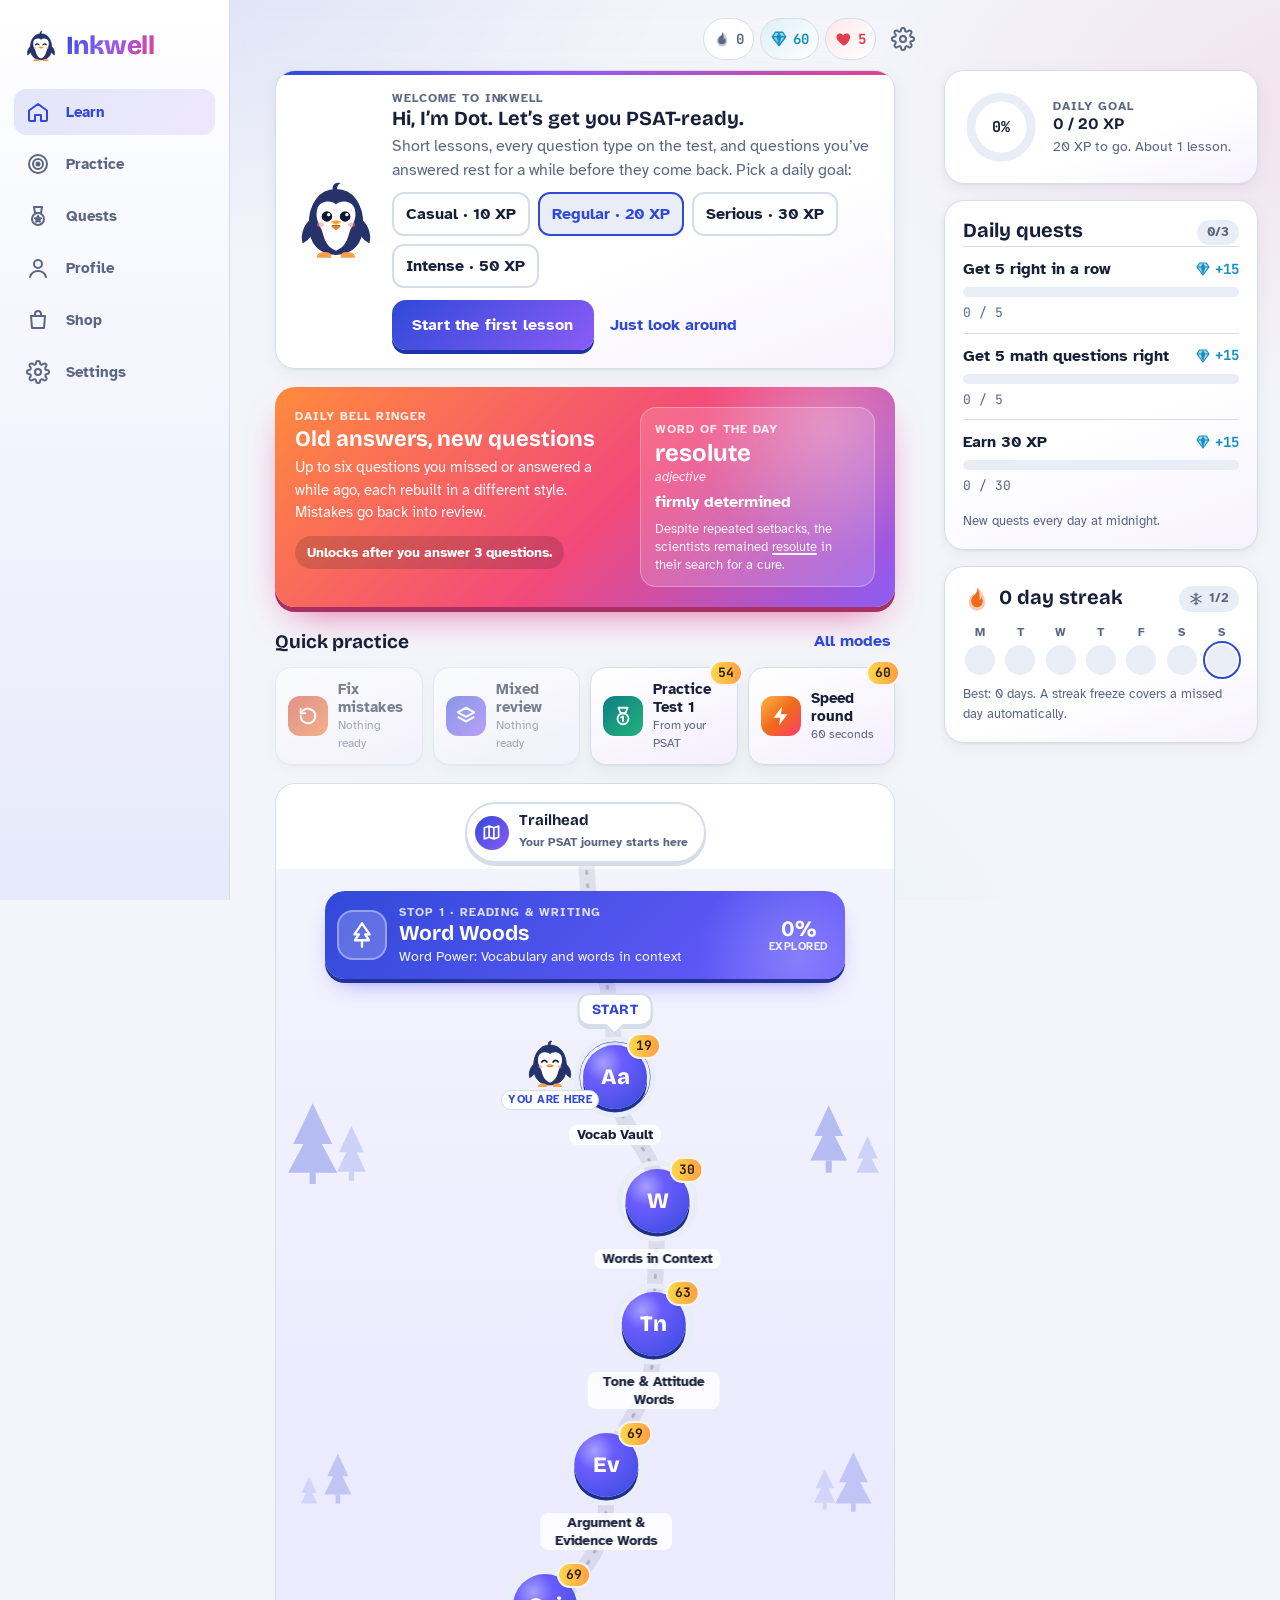
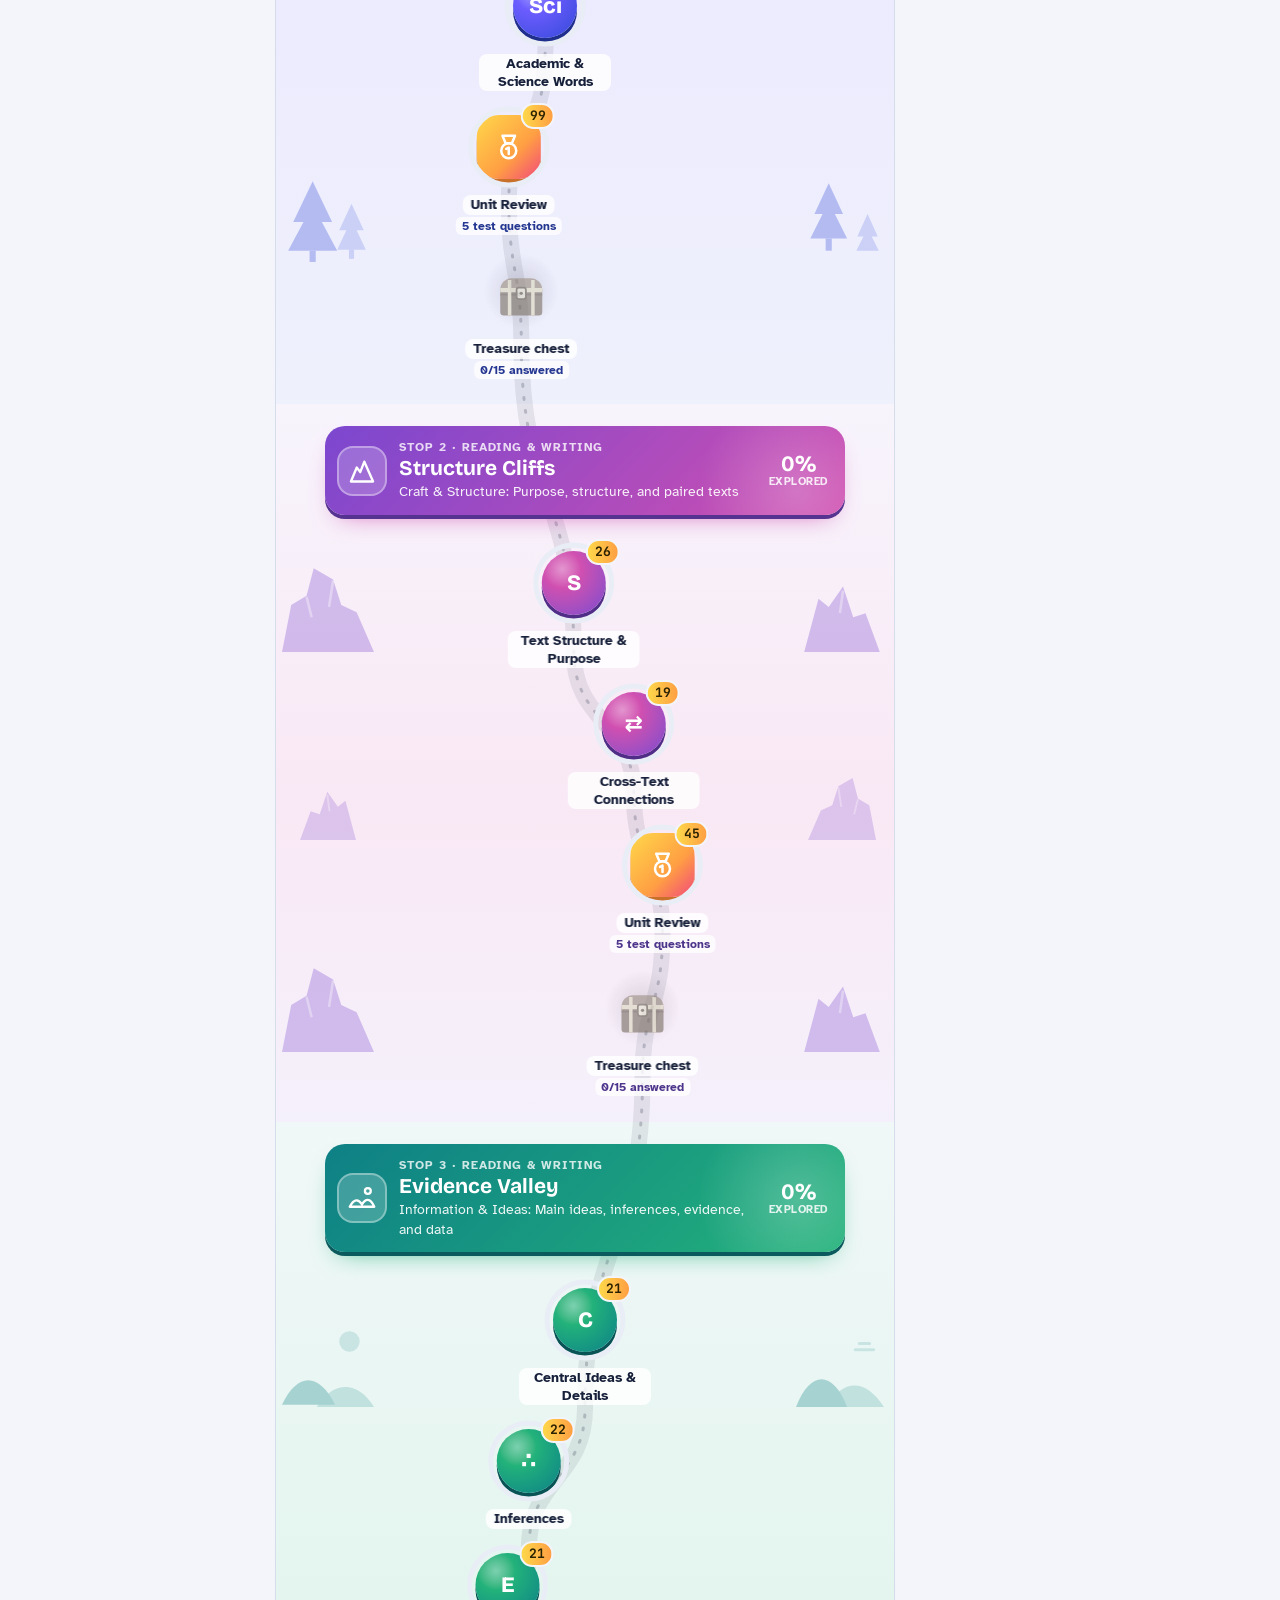
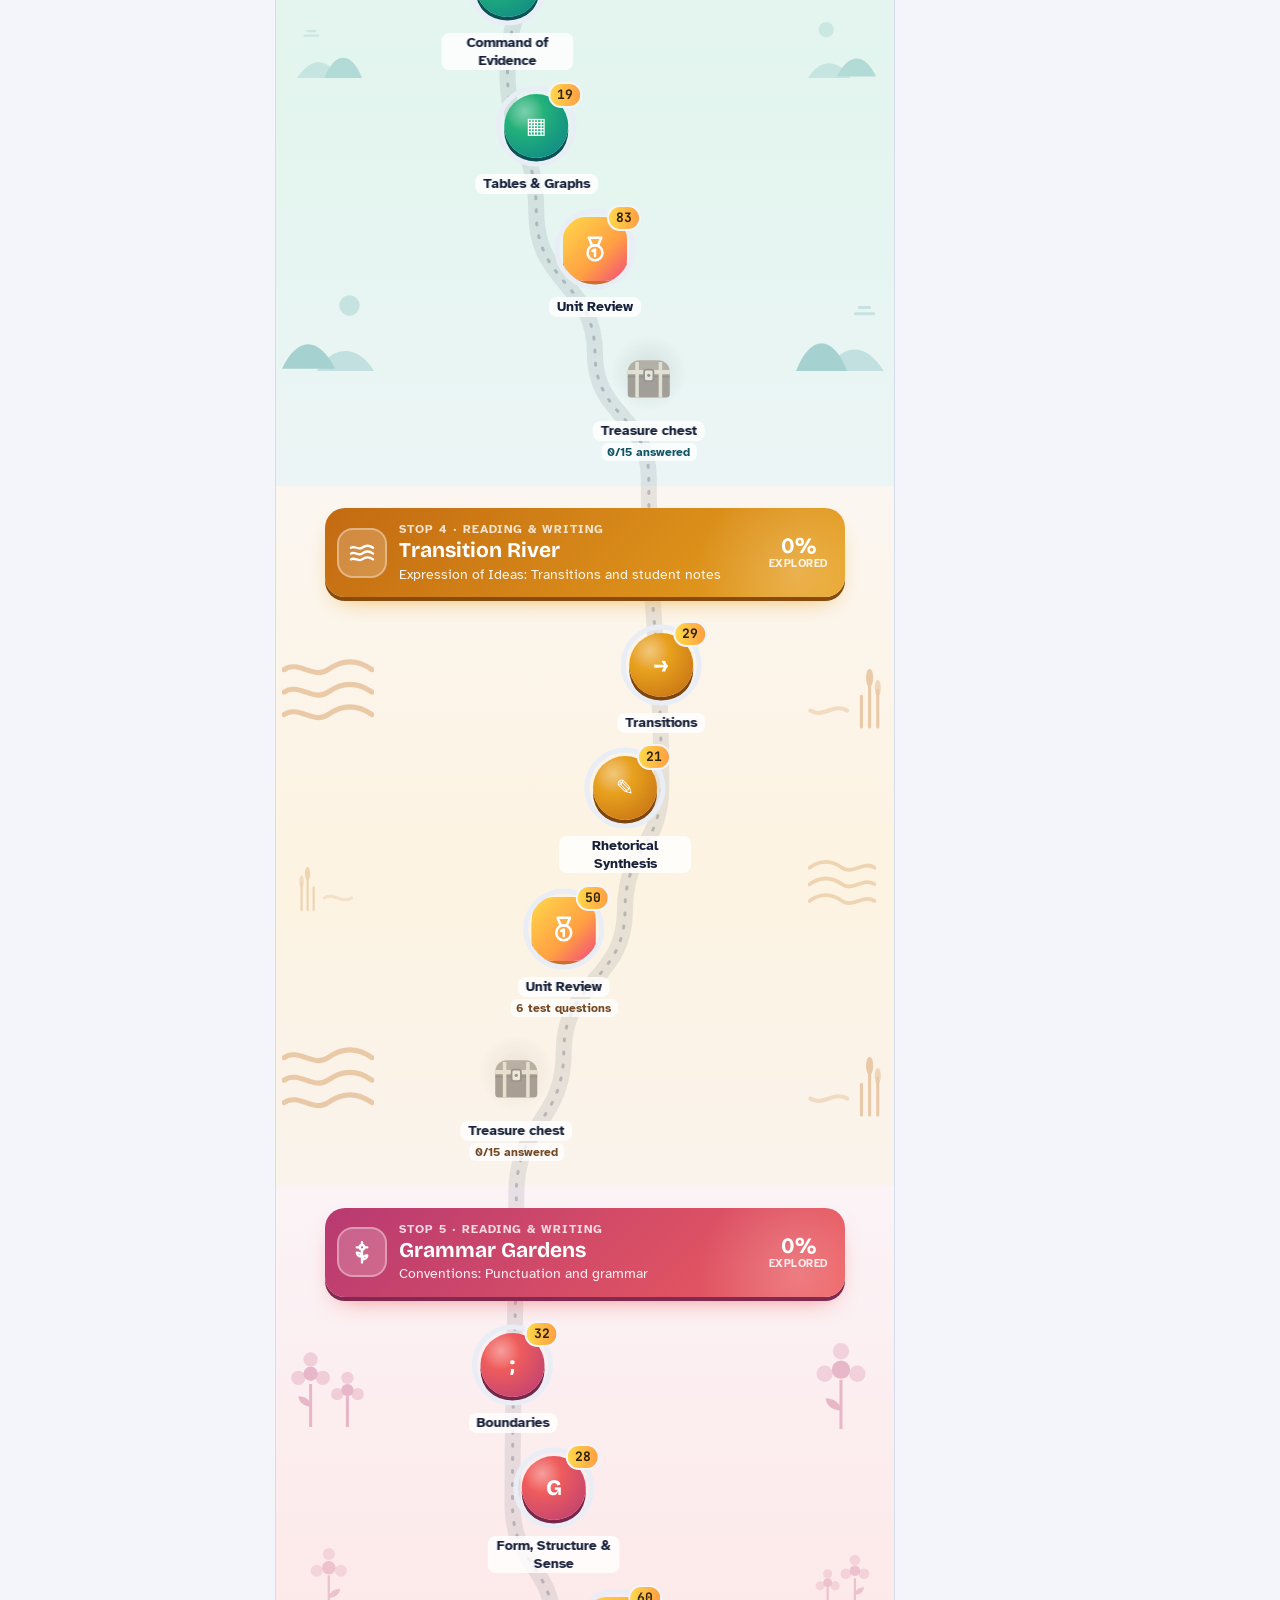
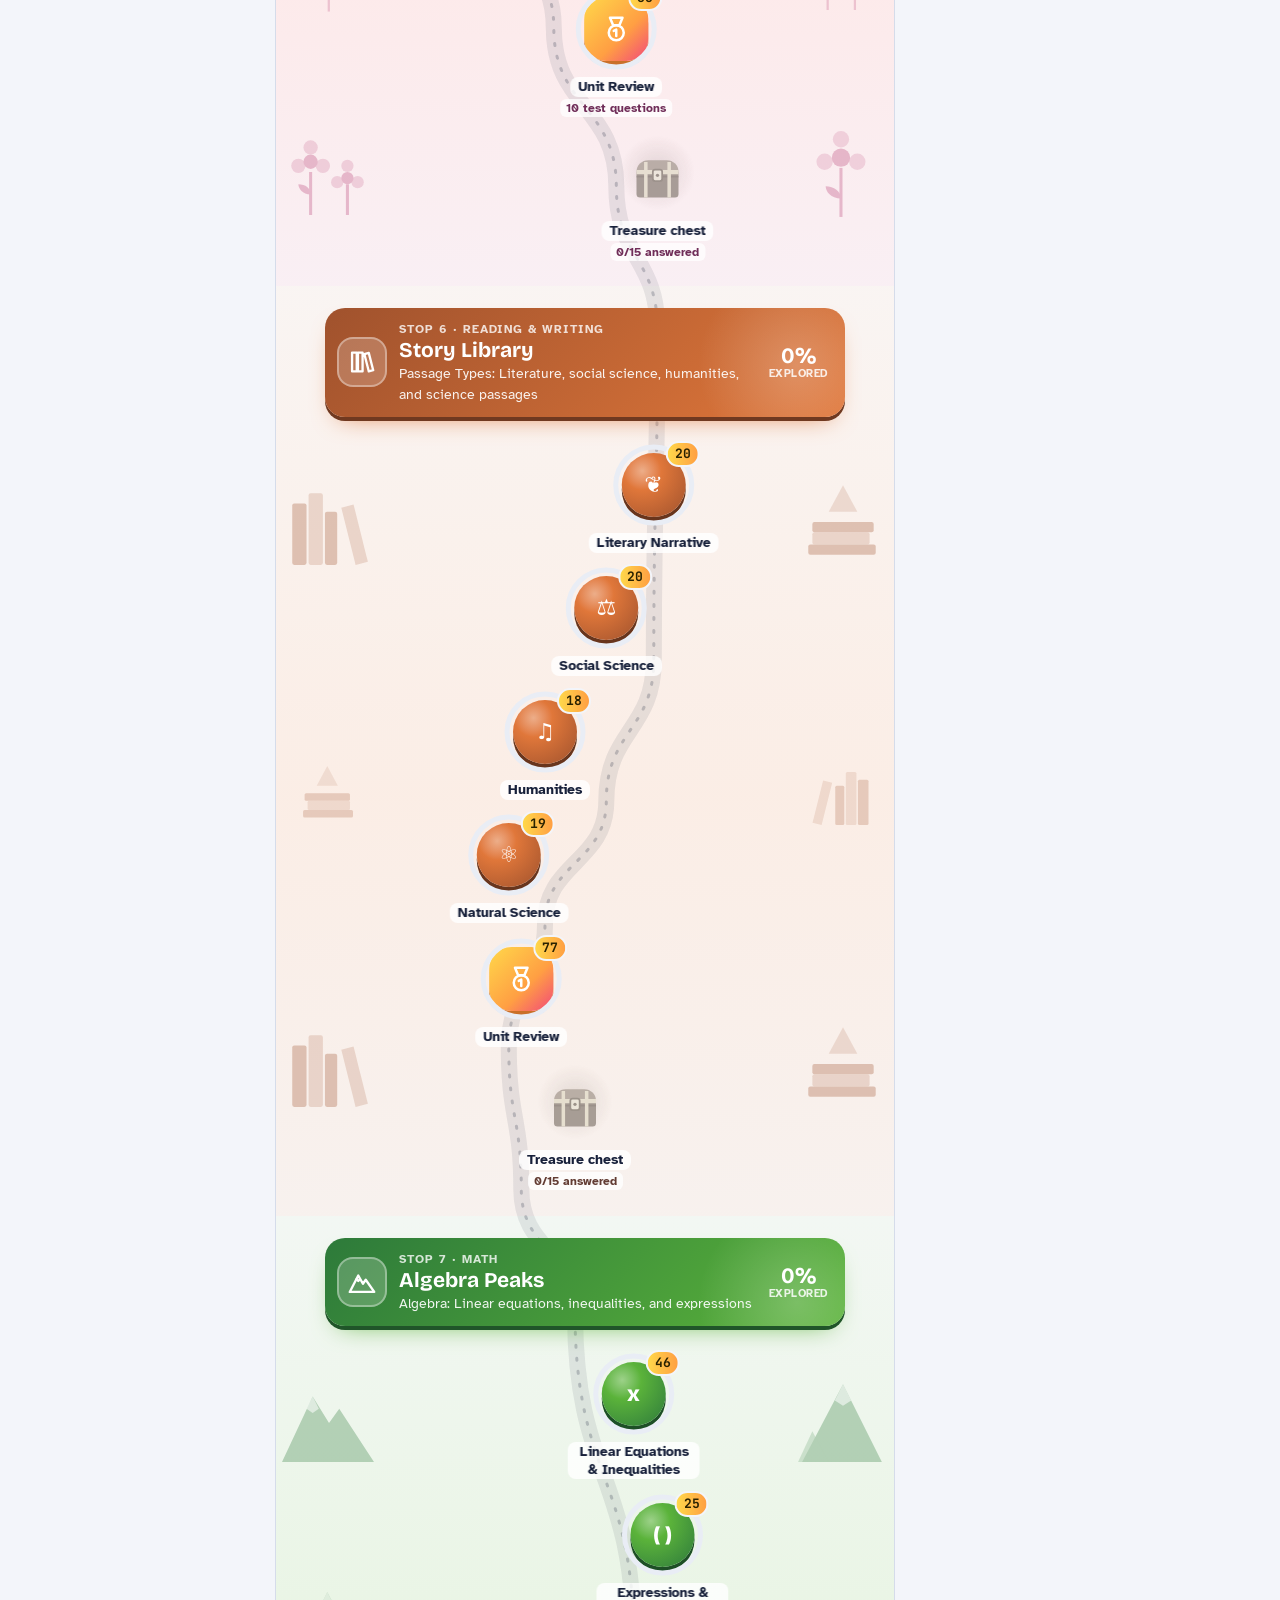
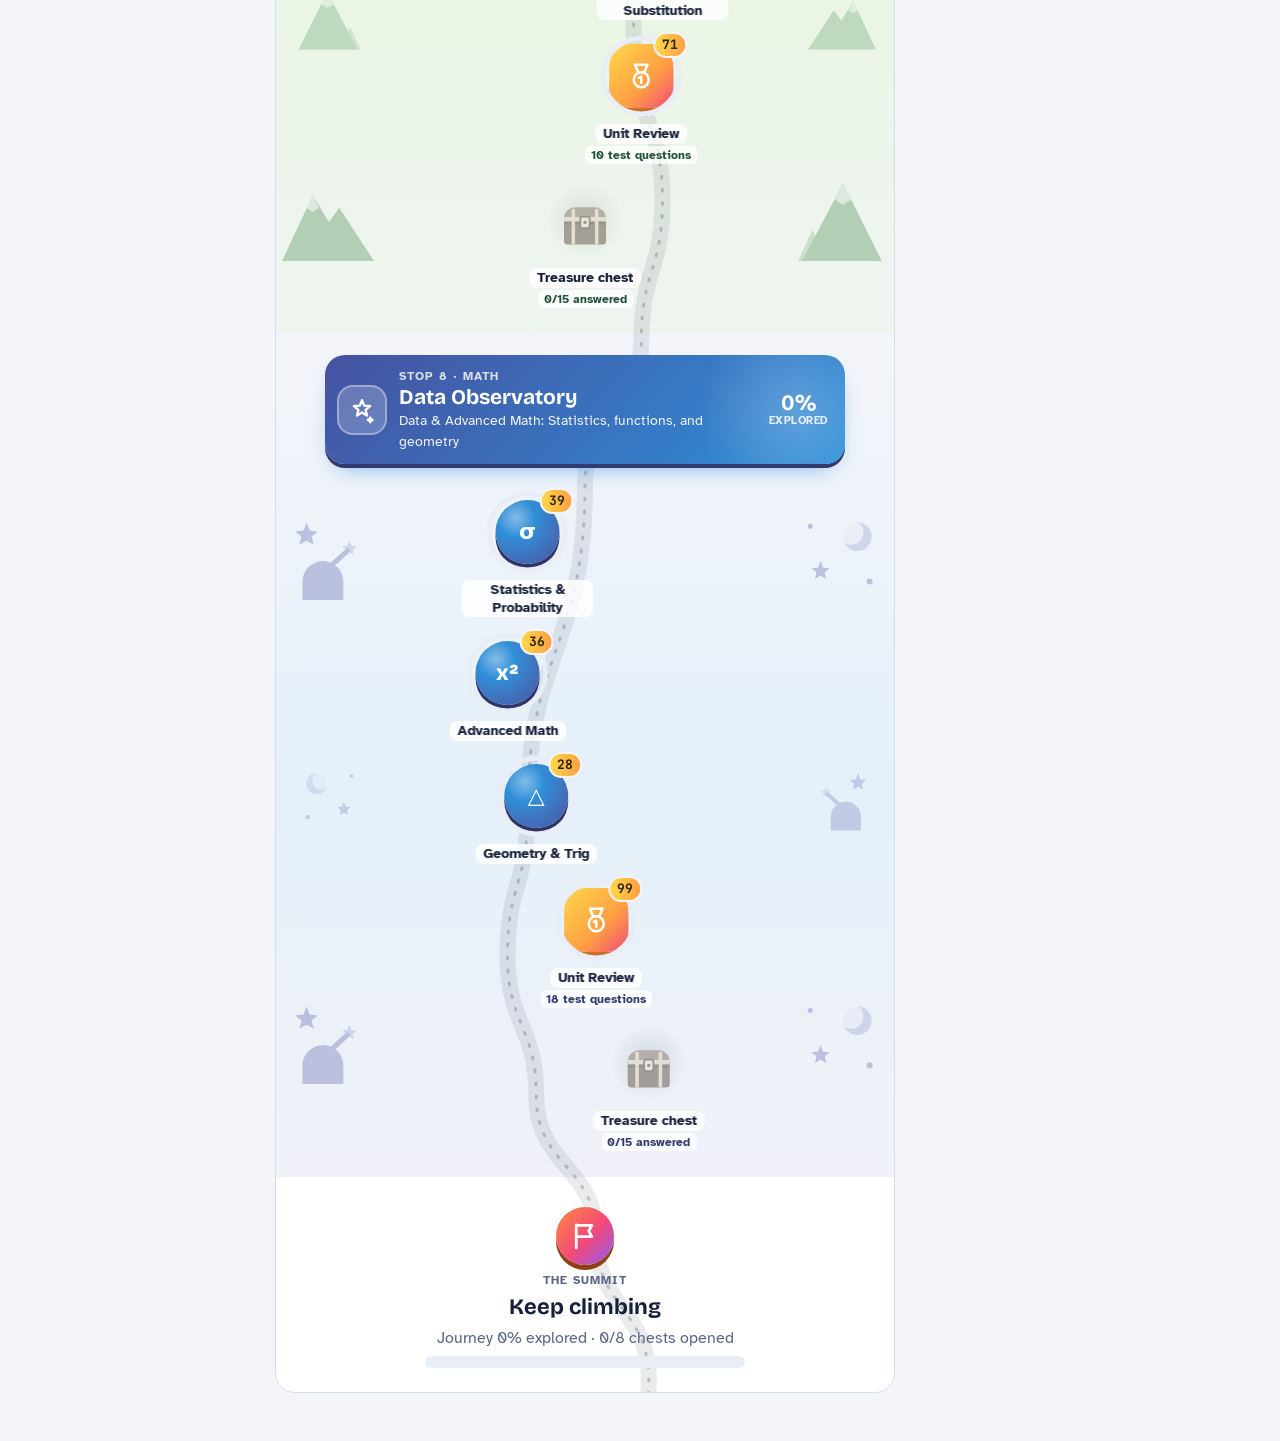
==== index.html @ 77e622d6 "Make Dot a penguin and add 128 new questions - Redraw the mascot as a penguin; outfits, moods, eye t" ====
<!doctype html>
<html lang="en">
<head>
<meta charset="utf-8">
<meta name="viewport" content="width=device-width, initial-scale=1, viewport-fit=cover">
<title>Inkwell</title>
<meta name="description" content="Bite-size PSAT practice with streaks, quests, and spaced review.">
<meta name="theme-color" content="#3049D8">
<link rel="icon" href="icon.svg" type="image/svg+xml">
<link rel="manifest" href="manifest.webmanifest">
<link rel="apple-touch-icon" href="icon.svg">
<link rel="preconnect" href="https://fonts.googleapis.com">
<link rel="preconnect" href="https://fonts.gstatic.com" crossorigin>
<link rel="stylesheet" href="https://fonts.googleapis.com/css2?family=Atkinson+Hyperlegible:ital,wght@0,400;0,700;1,400&family=Bricolage+Grotesque:opsz,wght@12..96,600;12..96,800&family=JetBrains+Mono:wght@500;700&display=swap">
<link rel="stylesheet" href="styles.css">
<style>:root{padding-top:env(safe-area-inset-top,0px);padding-bottom:env(safe-area-inset-bottom,0px)}[hidden]{display:none!important}</style>
</head>
<body>
<div id="app"><noscript><p style="padding:24px">Inkwell needs JavaScript turned on.</p></noscript></div>
<script src="questions.js"></script>
<script src="questions-pt1.js"></script>
<script src="questions-more.js"></script>
<script src="questions-genres.js"></script>
<script src="questions-extra.js"></script>
<script src="vocab.js"></script>
<script src="app.js"></script>
<script src="fx.js"></script>
</body>
</html>
---- styles.css ----
/* Layout: desktop = left rail + learning path + right panel; phone = top stat bar + path + bottom tab bar.
   Identity: ink-blue study notebook with a highlighter-yellow accent. */
:root {
  --bg: #F3F5FA;
  --surface: #FFFFFF;
  --surface-2: #E9EDF5;
  --ink: #17203A;
  --muted: #5A6684;
  --line: #D5DCEA;
  --brand: #3049D8;
  --brand-press: #1F33A8;
  --on-brand: #FFFFFF;
  --hl: #FFD84A;
  --hl-soft: #FFF3C2;
  --on-hl: #2A2200;
  --good: #128A59;
  --good-soft: #DCF4E8;
  --good-press: #0B6A43;
  --bad: #D23F2B;
  --bad-soft: #FCE4DF;
  --bad-press: #A12D1C;
  --flame: #EE6A1C;
  --gem: #1590C2;
  --heart: #E23F4A;
  --mascot: #26336B;
  --mascot-line: #26336B;
  --shadow: 0 1px 2px rgba(23, 32, 58, .06), 0 4px 16px rgba(23, 32, 58, .06);
  --u1: #3049D8; --u2: #7B47CF; --u3: #0E8086; --u4: #C26A12; --u5: #B83A72; --u6: #2D7A3A; --u7: #4652A0; --u8: #A0522D;

  --f-display: "Bricolage Grotesque", "Avenir Next", "Segoe UI", system-ui, sans-serif;
  --f-body: "Atkinson Hyperlegible", "Segoe UI", system-ui, -apple-system, sans-serif;
  --f-mono: "JetBrains Mono", ui-monospace, "SFMono-Regular", Menlo, monospace;

  --r-sm: 10px; --r-md: 14px; --r-lg: 20px;
}
@media (prefers-color-scheme: dark) {
  :root:not([data-theme="light"]) {
    --bg: #0E1322; --surface: #171E33; --surface-2: #222B46; --ink: #E8EDF8; --muted: #9AA6C2; --line: #2D3758;
    --brand: #6F86FF; --brand-press: #4A60D6; --on-brand: #0B1024;
    --hl-soft: #3A3417; --good: #3CC98B; --good-soft: #10301F; --good-press: #23905F;
    --bad: #FF6E5B; --bad-soft: #3B1B17; --bad-press: #C24A39;
    --mascot: #26336B; --mascot-line: #AFC0FF;
    --shadow: 0 1px 2px rgba(0, 0, 0, .3), 0 4px 16px rgba(0, 0, 0, .25);
    color-scheme: dark;
  }
}
:root[data-theme="dark"] {
  --bg: #0E1322; --surface: #171E33; --surface-2: #222B46; --ink: #E8EDF8; --muted: #9AA6C2; --line: #2D3758;
  --brand: #6F86FF; --brand-press: #4A60D6; --on-brand: #0B1024;
  --hl-soft: #3A3417; --good: #3CC98B; --good-soft: #10301F; --good-press: #23905F;
  --bad: #FF6E5B; --bad-soft: #3B1B17; --bad-press: #C24A39;
  --mascot: #26336B; --mascot-line: #AFC0FF;
  --shadow: 0 1px 2px rgba(0, 0, 0, .3), 0 4px 16px rgba(0, 0, 0, .25);
  color-scheme: dark;
}

* { box-sizing: border-box; }
html, body { height: 100%; }
body {
  margin: 0; background: var(--bg); color: var(--ink);
  font-family: var(--f-body); font-size: 16px; line-height: 1.5;
  -webkit-font-smoothing: antialiased;
}
button, input, select, textarea { font: inherit; color: inherit; }
button { cursor: pointer; }
:focus-visible { outline: 3px solid var(--brand); outline-offset: 2px; border-radius: 6px; }
h1, h2, h3 { font-family: var(--f-display); line-height: 1.15; text-wrap: balance; margin: 0; }
.num { font-family: var(--f-mono); font-variant-numeric: tabular-nums; }
.muted { color: var(--muted); }
.sr { position: absolute; width: 1px; height: 1px; overflow: hidden; clip: rect(0 0 0 0); }

/* ---------- shell ---------- */
.shell { display: grid; grid-template-columns: 1fr; min-height: 100%; }
.rail { display: none; }
.main { min-width: 0; padding-left: max(16px, env(safe-area-inset-left, 0px)); padding-right: max(16px, env(safe-area-inset-right, 0px)); padding-block: 12px 110px; }
.aside { display: none; }
.wrap { max-width: 620px; margin: 0 auto; display: grid; gap: 18px; }

.topbar {
  position: sticky; top: env(safe-area-inset-top, 0px); z-index: 20;
  display: flex; align-items: center; justify-content: space-between; gap: 8px;
  background: var(--bg); padding-block: 10px; margin-inline: -4px; padding-inline: 4px;
  border-bottom: 1px solid var(--line);
}
body::before { content: ""; position: fixed; inset: 0 0 auto; height: env(safe-area-inset-top, 0px); z-index: 30; background: var(--bg); }
.brand { display: flex; align-items: center; gap: 8px; font-family: var(--f-display); font-weight: 800; font-size: 22px; letter-spacing: -.02em; }
.brand svg { width: 34px; height: 34px; }
.stats { display: flex; gap: 6px; }
.stat { display: inline-flex; align-items: center; gap: 5px; padding: 5px 9px; border-radius: 999px; font-weight: 700; font-family: var(--f-mono); font-size: 14px; background: var(--surface); border: 1px solid var(--line); }
.stat svg { width: 18px; height: 18px; }
.stat.flame { color: var(--flame); }
.stat.gem { color: var(--gem); }
.stat.heart { color: var(--heart); }
.stat.off { color: var(--muted); }

.tabbar {
  position: fixed; left: 0; right: 0; bottom: 0; z-index: 25;
  display: grid; grid-template-columns: repeat(5, 1fr);
  background: var(--surface); border-top: 1px solid var(--line);
  padding: 6px max(8px, env(safe-area-inset-right, 0px)) calc(6px + env(safe-area-inset-bottom, 0px)) max(8px, env(safe-area-inset-left, 0px));
}
.tab { display: grid; justify-items: center; gap: 2px; padding: 6px 2px; border: 0; background: none; border-radius: 12px; color: var(--muted); font-size: 12px; font-weight: 700; }
.tab svg { width: 24px; height: 24px; }
.tab[aria-current="page"] { color: var(--brand); background: var(--surface-2); }

@media (min-width: 900px) {
  .shell { grid-template-columns: 230px minmax(0, 1fr); }
  .rail {
    display: flex; flex-direction: column; gap: 6px; position: sticky; top: 0; height: 100vh;
    padding: 22px 14px; border-right: 1px solid var(--line); background: var(--surface);
  }
  .rail .brand { padding: 4px 10px 18px; font-size: 26px; }
  .rail .tab { grid-template-columns: 28px 1fr; justify-items: start; align-items: center; gap: 12px; padding: 11px 12px; font-size: 15px; text-align: left; }
  .tabbar, .topbar .brand { display: none; }
  .topbar { justify-content: flex-end; border-bottom: 0; }
  .main { padding-block: 8px 48px; }
}
@media (min-width: 1180px) {
  .shell { grid-template-columns: 230px minmax(0, 1fr) 340px; }
  .aside { display: grid; align-content: start; gap: 16px; padding: 70px 22px 40px 4px; position: sticky; top: 0; height: 100vh; overflow-y: auto; }
  .aside-hide-wide { display: none !important; }
}

/* ---------- generic pieces ---------- */
.card { background: var(--surface); border: 1px solid var(--line); border-radius: var(--r-lg); padding: 18px; box-shadow: var(--shadow); }
.card h2 { font-size: 20px; margin-bottom: 4px; }
.card h3 { font-size: 16px; }
.eyebrow { font-size: 12px; font-weight: 700; letter-spacing: .08em; text-transform: uppercase; color: var(--muted); }
.row { display: flex; align-items: center; gap: 12px; }
.row.between { justify-content: space-between; }
.stack { display: grid; gap: 10px; }
.chip { display: inline-flex; align-items: center; gap: 6px; padding: 3px 10px; border-radius: 999px; font-size: 13px; font-weight: 700; background: var(--surface-2); color: var(--muted); }

.btn {
  --b: var(--brand); --bp: var(--brand-press); --t: var(--on-brand);
  display: inline-flex; align-items: center; justify-content: center; gap: 8px;
  border: 0; border-radius: var(--r-md); padding: 13px 20px; min-height: 48px;
  background: var(--b); color: var(--t); font-weight: 700; font-size: 16px; letter-spacing: .01em;
  box-shadow: 0 4px 0 var(--bp); transition: transform .06s, box-shadow .06s, filter .15s;
}
.btn:hover { filter: brightness(1.05); }
.btn:active { transform: translateY(3px); box-shadow: 0 1px 0 var(--bp); }
.btn[disabled] { --b: var(--surface-2); --bp: var(--line); --t: var(--muted); cursor: not-allowed; filter: none; }
.btn.block { width: 100%; }
.btn.ghost { --b: var(--surface); --bp: var(--line); --t: var(--ink); border: 2px solid var(--line); }
.btn.good { --b: var(--good); --bp: var(--good-press); --t: #fff; }
.btn.bad { --b: var(--bad); --bp: var(--bad-press); --t: #fff; }
.btn.hl { --b: var(--hl); --bp: #C9A21A; --t: var(--on-hl); }
.btn.small { min-height: 38px; padding: 8px 14px; font-size: 14px; border-radius: 12px; }
.linkbtn { background: none; border: 0; color: var(--brand); font-weight: 700; padding: 4px; }

.bar { height: 12px; border-radius: 999px; background: var(--surface-2); overflow: hidden; }
.bar > i { display: block; height: 100%; border-radius: inherit; background: var(--hl); transition: width .5s cubic-bezier(.2,.8,.2,1); }
.bar.brand > i { background: var(--brand); }
.bar.good > i { background: var(--good); }

/* ---------- learn path ---------- */
.hello { display: grid; grid-template-columns: auto 1fr; gap: 14px; align-items: center; }
.hello .mascot { width: 84px; }
.goalpick { display: flex; flex-wrap: wrap; gap: 8px; margin-top: 10px; }
.goalpick button { border: 2px solid var(--line); background: var(--surface); border-radius: 12px; padding: 8px 12px; font-weight: 700; }
.goalpick button[aria-pressed="true"] { border-color: var(--brand); background: var(--surface-2); color: var(--brand); }

.unit { display: grid; gap: 14px; }
.unit-head {
  border-radius: var(--r-lg); padding: 16px 18px; color: #fff; background: var(--uc);
  display: flex; justify-content: space-between; align-items: center; gap: 12px;
  box-shadow: 0 4px 0 color-mix(in srgb, var(--uc) 70%, #000);
}
.unit-head h2 { font-size: 21px; }
.unit-head p { margin: 2px 0 0; opacity: .9; font-size: 14px; }
.unit-head .eyebrow { color: #fff; opacity: .8; }
.unit-num { font-family: var(--f-display); font-size: 40px; font-weight: 800; opacity: .35; line-height: 1; }

.path { display: grid; gap: 10px; padding: 8px 0 14px; }
.node-row { display: flex; justify-content: center; }
.node-row:nth-child(4n+2) .node { transform: translateX(-56px); }
.node-row:nth-child(4n+4) .node { transform: translateX(56px); }
.node {
  position: relative; display: grid; justify-items: center; gap: 6px; border: 0; background: none; padding: 0; width: 132px;
}
.node .disc {
  position: relative; width: 84px; height: 84px; border-radius: 50%; display: grid; place-items: center;
}
.node .ring { position: absolute; inset: 0; }
.node .face {
  width: 64px; height: 64px; border-radius: 50%; display: grid; place-items: center;
  background: var(--uc); color: #fff; font-family: var(--f-display); font-weight: 800; font-size: 22px;
  box-shadow: 0 5px 0 color-mix(in srgb, var(--uc) 65%, #000); transition: transform .08s;
}
.node:hover .face { transform: translateY(-2px); }
.node:active .face { transform: translateY(3px); box-shadow: 0 2px 0 color-mix(in srgb, var(--uc) 65%, #000); }
.node.rest .face { background: var(--surface-2); color: var(--muted); box-shadow: 0 5px 0 var(--line); }
.node .label { font-weight: 700; font-size: 14px; text-align: center; line-height: 1.25; }
.node .badge {
  position: absolute; top: -2px; right: -4px; min-width: 26px; height: 26px; padding: 0 7px; border-radius: 999px;
  display: grid; place-items: center; font-family: var(--f-mono); font-weight: 700; font-size: 13px;
  background: var(--hl); color: var(--on-hl); border: 2px solid var(--bg);
}
.node .badge.clock { background: var(--surface); color: var(--muted); border-color: var(--line); }
.node .badge svg { width: 14px; height: 14px; }

/* ---------- sheet / modal ---------- */
.scrim { position: fixed; inset: 0; z-index: 60; background: rgba(10, 14, 28, .45); display: grid; align-items: end; justify-items: center; animation: fade .15s; }
@media (min-width: 700px) { .scrim { align-items: center; } }
.sheet {
  width: min(520px, 100%); max-height: 90vh; overflow-y: auto; background: var(--surface); color: var(--ink);
  border-radius: 22px 22px 0 0; padding: 22px max(20px, env(safe-area-inset-right, 0px)) calc(22px + env(safe-area-inset-bottom, 0px)) max(20px, env(safe-area-inset-left, 0px));
  display: grid; gap: 14px; animation: rise .22s cubic-bezier(.2,.8,.2,1);
}
@media (min-width: 700px) { .sheet { border-radius: 22px; } }
.sheet .top { display: grid; grid-template-columns: auto 1fr; gap: 14px; align-items: center; }
.sheet .icon { width: 56px; height: 56px; border-radius: 16px; display: grid; place-items: center; color: #fff; background: var(--uc, var(--brand)); font-family: var(--f-display); font-weight: 800; font-size: 22px; }
.kv { display: grid; grid-template-columns: repeat(3, 1fr); gap: 8px; }
.kv div { background: var(--surface-2); border-radius: 12px; padding: 10px; text-align: center; }
.kv b { display: block; font-family: var(--f-mono); font-size: 20px; }
.kv span { font-size: 12px; color: var(--muted); font-weight: 700; }
.tipline { background: var(--hl-soft); border-radius: 12px; padding: 10px 12px; font-size: 15px; }

@keyframes fade { from { opacity: 0; } }
@keyframes rise { from { transform: translateY(24px); opacity: 0; } }
@keyframes pop { 0% { transform: scale(.6); opacity: 0; } 70% { transform: scale(1.08); } }
@keyframes shake { 20%, 60% { transform: translateX(-6px); } 40%, 80% { transform: translateX(6px); } }

/* ---------- side panel cards ---------- */
.goalring { display: grid; grid-template-columns: 76px 1fr; gap: 14px; align-items: center; }
.goalring svg { width: 76px; height: 76px; }
.quest { display: grid; grid-template-columns: 1fr auto; gap: 6px 12px; align-items: center; padding: 10px 0; border-top: 1px solid var(--line); }
.quest:first-of-type { border-top: 0; }
.quest .bar { grid-column: 1 / -1; height: 10px; }
.quest .reward { display: inline-flex; align-items: center; gap: 4px; font-family: var(--f-mono); font-weight: 700; color: var(--gem); font-size: 14px; }
.quest .reward svg { width: 16px; height: 16px; }
.quest.qdone .bar > i { background: var(--good); }
.week { display: grid; grid-template-columns: repeat(7, 1fr); gap: 6px; text-align: center; }
.week .d { display: grid; gap: 4px; justify-items: center; font-size: 12px; font-weight: 700; color: var(--muted); }
.week .dot { width: 30px; height: 30px; border-radius: 50%; display: grid; place-items: center; background: var(--surface-2); }
.week .dot svg { width: 16px; height: 16px; }
.week .goal .dot { background: var(--flame); color: #fff; }
.week .frozen .dot { background: var(--gem); color: #fff; }
.week .today .dot { outline: 2px solid var(--brand); outline-offset: 2px; }

.banner { display: grid; grid-template-columns: auto 1fr auto; gap: 12px; align-items: center; background: var(--hl-soft); border: 1px solid color-mix(in srgb, var(--hl) 60%, var(--line)); border-radius: var(--r-lg); padding: 12px 14px; }
.banner svg { width: 28px; height: 28px; color: var(--flame); }

/* ---------- practice / profile / shop ---------- */
.modes { display: grid; gap: 12px; }
.mode { display: grid; grid-template-columns: 56px 1fr auto; gap: 14px; align-items: center; text-align: left; border: 1px solid var(--line); background: var(--surface); border-radius: var(--r-lg); padding: 14px; box-shadow: var(--shadow); }
.mode .icon { width: 56px; height: 56px; border-radius: 16px; display: grid; place-items: center; color: #fff; }
.mode .icon svg { width: 28px; height: 28px; }
.mode h3 { font-size: 17px; }
.mode p { margin: 2px 0 0; font-size: 14px; color: var(--muted); }
.mode[disabled] { opacity: .55; cursor: not-allowed; }

.statgrid { display: grid; grid-template-columns: repeat(2, 1fr); gap: 10px; }
@media (min-width: 560px) { .statgrid { grid-template-columns: repeat(4, 1fr); } }
.stile { background: var(--surface); border: 1px solid var(--line); border-radius: var(--r-md); padding: 12px; display: grid; gap: 2px; }
.stile b { font-family: var(--f-mono); font-size: 22px; }
.stile span { font-size: 13px; color: var(--muted); font-weight: 700; }
.heat { display: grid; grid-template-columns: repeat(7, 1fr); gap: 5px; }
.heat i { aspect-ratio: 1; border-radius: 6px; background: var(--surface-2); max-width: 100%; }
.heat i.goal { background: var(--flame); }
.heat i.frozen { background: var(--gem); }
.heat i.part { background: color-mix(in srgb, var(--flame) 35%, var(--surface-2)); }
.heat i.future { background: transparent; border: 1px dashed var(--line); }
.legend { display: flex; flex-wrap: wrap; gap: 12px; font-size: 13px; color: var(--muted); }
.legend span::before { content: ""; display: inline-block; width: 10px; height: 10px; border-radius: 3px; margin-right: 5px; background: var(--c); vertical-align: -1px; }
.tablewrap { overflow-x: auto; }
table.data { width: 100%; border-collapse: collapse; font-size: 14px; }
table.data th, table.data td { text-align: left; padding: 8px 10px; border-bottom: 1px solid var(--line); white-space: nowrap; }
table.data th { font-size: 12px; text-transform: uppercase; letter-spacing: .06em; color: var(--muted); }
table.data td.num, table.data th.num { text-align: right; }
.minibar { width: 80px; height: 8px; border-radius: 999px; background: var(--surface-2); overflow: hidden; display: inline-block; vertical-align: middle; }
.minibar i { display: block; height: 100%; background: var(--good); }
.achs { display: grid; grid-template-columns: repeat(auto-fill, minmax(150px, 1fr)); gap: 10px; }
.ach { border: 1px solid var(--line); border-radius: var(--r-md); padding: 12px; display: grid; gap: 4px; background: var(--surface); }
.ach .medal { width: 40px; height: 40px; border-radius: 12px; display: grid; place-items: center; background: var(--hl); color: var(--on-hl); }
.ach .medal svg { width: 22px; height: 22px; }
.ach.locked { opacity: .55; }
.ach.locked .medal { background: var(--surface-2); color: var(--muted); }
.ach b { font-size: 15px; }
.ach span { font-size: 13px; color: var(--muted); }

.shopgrid { display: grid; grid-template-columns: repeat(auto-fill, minmax(170px, 1fr)); gap: 12px; }
.item { border: 1px solid var(--line); border-radius: var(--r-lg); padding: 14px; background: var(--surface); display: grid; gap: 8px; align-content: start; box-shadow: var(--shadow); }
.item .art { height: 92px; display: grid; place-items: center; background: var(--surface-2); border-radius: 14px; }
.item .art svg { width: 80px; height: 80px; }
.item b { font-size: 16px; }
.item p { margin: 0; font-size: 13px; color: var(--muted); }
.price { display: inline-flex; align-items: center; gap: 4px; }
.price svg { width: 16px; height: 16px; }

.field { display: grid; gap: 6px; padding: 14px 0; border-top: 1px solid var(--line); }
.field:first-of-type { border-top: 0; }
.field label, .field .lbl { font-weight: 700; }
.field .hint { font-size: 14px; color: var(--muted); }
.seg { display: inline-flex; flex-wrap: wrap; gap: 6px; }
.seg button { border: 2px solid var(--line); background: var(--surface); border-radius: 10px; padding: 7px 12px; font-weight: 700; font-size: 14px; }
.seg button[aria-pressed="true"] { border-color: var(--brand); color: var(--brand); background: var(--surface-2); }
.switch { position: relative; width: 52px; height: 30px; border-radius: 999px; border: 0; background: var(--line); padding: 0; flex: none; }
.switch::after { content: ""; position: absolute; top: 3px; left: 3px; width: 24px; height: 24px; border-radius: 50%; background: #fff; transition: transform .15s; box-shadow: 0 1px 3px rgba(0,0,0,.3); }
.switch[aria-checked="true"] { background: var(--good); }
.switch[aria-checked="true"]::after { transform: translateX(22px); }
input[type="time"], .textin, textarea { border: 2px solid var(--line); background: var(--surface); border-radius: 12px; padding: 9px 12px; min-width: 0; }
textarea { width: 100%; min-height: 90px; font-family: var(--f-mono); font-size: 13px; }

/* ---------- lesson ---------- */
.lesson { position: fixed; inset: 0; z-index: 50; background: var(--bg); display: grid; grid-template-rows: auto 1fr auto; }
.lesson-top {
  display: grid; grid-template-columns: auto 1fr auto; gap: 14px; align-items: center;
  padding: calc(12px + env(safe-area-inset-top, 0px)) max(16px, env(safe-area-inset-right, 0px)) 12px max(16px, env(safe-area-inset-left, 0px));
  max-width: 760px; width: 100%; margin: 0 auto;
}
.iconbtn { width: 42px; height: 42px; border-radius: 12px; border: 0; background: none; color: var(--muted); display: grid; place-items: center; }
.iconbtn svg { width: 24px; height: 24px; }
.iconbtn:hover { background: var(--surface-2); }
.lesson-top .bar { height: 16px; }
.combo { position: absolute; left: 50%; top: calc(48px + env(safe-area-inset-top, 0px)); transform: translateX(-50%); font-family: var(--f-display); font-weight: 800; color: var(--flame); font-size: 15px; animation: pop .35s; pointer-events: none; }
.lesson-body { overflow-y: auto; padding: 8px max(16px, env(safe-area-inset-right, 0px)) 24px max(16px, env(safe-area-inset-left, 0px)); }
.qwrap { max-width: 680px; margin: 0 auto; display: grid; gap: 16px; padding-top: 8px; animation: rise .25s; }
.qtype { display: flex; align-items: center; gap: 10px; flex-wrap: wrap; }
.qtype .kind { font-family: var(--f-display); font-weight: 800; font-size: 22px; }
.passage { background: var(--surface); border: 1px solid var(--line); border-left: 5px solid var(--hl); border-radius: 12px; padding: 14px 16px; font-size: 17px; line-height: 1.6; }
.passage ul { margin: 6px 0 0; padding-left: 20px; }
.passage u { text-decoration-color: var(--brand); text-decoration-thickness: 2px; text-underline-offset: 3px; }
.prompt { font-size: 18px; font-weight: 700; }
.blank { display: inline-block; min-width: 90px; border-bottom: 3px solid var(--brand); padding: 0 6px; text-align: center; font-weight: 700; color: var(--brand); }
.blank.filled { background: var(--hl-soft); border-radius: 6px 6px 0 0; color: var(--ink); }

.choices { display: grid; gap: 10px; }
.choice {
  display: grid; grid-template-columns: 30px 1fr; gap: 12px; align-items: start; text-align: left;
  border: 2px solid var(--line); background: var(--surface); border-radius: 14px; padding: 12px 14px;
  box-shadow: 0 3px 0 var(--line); font-size: 16px; transition: border-color .1s, background .1s;
}
.choice .k { width: 30px; height: 30px; border-radius: 8px; border: 2px solid var(--line); display: grid; place-items: center; font-family: var(--f-mono); font-size: 13px; font-weight: 700; color: var(--muted); }
.choice:hover { background: var(--surface-2); }
.choice[aria-pressed="true"] { border-color: var(--brand); background: color-mix(in srgb, var(--brand) 10%, var(--surface)); box-shadow: 0 3px 0 var(--brand); }
.choice[aria-pressed="true"] .k { border-color: var(--brand); color: var(--brand); }
.choice.right { border-color: var(--good); background: var(--good-soft); box-shadow: 0 3px 0 var(--good); }
.choice.wrong { border-color: var(--bad); background: var(--bad-soft); box-shadow: 0 3px 0 var(--bad); }
.choices.locked .choice { pointer-events: none; }
.tfrow { display: grid; grid-template-columns: 1fr 1fr; gap: 12px; }
.tfrow .choice { grid-template-columns: 1fr; text-align: center; font-weight: 700; font-size: 18px; padding: 18px; }

.chips { display: flex; flex-wrap: wrap; gap: 10px; }
.tile {
  border: 2px solid var(--line); background: var(--surface); border-radius: 12px; padding: 9px 13px; font-size: 15px; font-weight: 700;
  box-shadow: 0 3px 0 var(--line); text-align: left; transition: background .1s;
}
.tile:hover { background: var(--surface-2); }
.tile.sel { border-color: var(--brand); box-shadow: 0 3px 0 var(--brand); background: color-mix(in srgb, var(--brand) 10%, var(--surface)); }
.tile.done { border-color: var(--good); background: var(--good-soft); color: var(--good); box-shadow: none; pointer-events: none; opacity: .75; }
.tile.miss { animation: shake .35s; border-color: var(--bad); background: var(--bad-soft); }
.tile.right { border-color: var(--good); background: var(--good-soft); }
.tile.wrong { border-color: var(--bad); background: var(--bad-soft); }
.tile.ghost { visibility: hidden; }
.matchgrid { display: grid; grid-template-columns: 1fr 1fr; gap: 10px; }
.matchgrid .col { display: grid; gap: 10px; align-content: start; }
.matchgrid .tile { min-height: 52px; }
.bins { display: grid; grid-template-columns: 1fr 1fr; gap: 10px; }
.bin { border: 2px dashed var(--line); border-radius: 14px; padding: 10px; display: grid; gap: 8px; align-content: start; min-height: 120px; background: var(--surface); }
.bin > button.binhead { border: 0; border-radius: 10px; padding: 8px; font-weight: 800; background: var(--surface-2); font-family: var(--f-display); }
.bin.target { border-color: var(--brand); border-style: solid; }
.bin.target > button.binhead { background: var(--brand); color: var(--on-brand); }
.bin .tile { font-size: 14px; }
.orderline { min-height: 64px; border-bottom: 2px solid var(--line); padding-bottom: 10px; display: grid; gap: 8px; }
.orderline .tile { display: grid; grid-template-columns: 26px 1fr; gap: 8px; align-items: start; }
.orderline .tile .n { font-family: var(--f-mono); color: var(--brand); }
.orderpool { display: grid; gap: 8px; }
.segtext { font-size: 18px; line-height: 2; background: var(--surface); border: 1px solid var(--line); border-radius: 12px; padding: 12px 14px; }
.seg-s { border: 0; background: none; padding: 2px 4px; border-radius: 6px; font-size: inherit; line-height: inherit; text-align: left; display: inline; }
.seg-s:hover { background: var(--surface-2); }
.seg-s.sel { background: var(--hl); color: var(--on-hl); }
.seg-s.right { background: var(--good-soft); outline: 2px solid var(--good); }
.seg-s.wrong { background: var(--bad-soft); outline: 2px solid var(--bad); }
.punctline { font-size: 19px; line-height: 1.9; background: var(--surface); border: 1px solid var(--line); border-radius: 12px; padding: 14px 16px; }
.slot { display: inline-block; min-width: 34px; text-align: center; padding: 0 6px; border-radius: 8px; background: var(--hl-soft); border-bottom: 3px solid var(--hl); font-weight: 800; color: var(--ink); }
.slot.empty { color: var(--muted); }
.marks { display: flex; flex-wrap: wrap; gap: 10px; }
.marks .tile { font-family: var(--f-mono); font-size: 18px; min-width: 64px; text-align: center; }
.answerin { display: flex; gap: 10px; align-items: center; }
.answerin input { flex: 1; font-size: 22px; font-family: var(--f-mono); padding: 12px 14px; border-radius: 14px; border: 2px solid var(--line); background: var(--surface); min-width: 0; }
.answerin input:focus { border-color: var(--brand); outline: none; }
.qtable { overflow-x: auto; }
.qtable table { border-collapse: collapse; background: var(--surface); border-radius: 12px; overflow: hidden; border: 1px solid var(--line); font-size: 15px; min-width: 100%; }
.qtable caption { caption-side: top; text-align: left; font-weight: 700; font-size: 14px; padding: 0 0 6px; color: var(--muted); }
.qtable th, .qtable td { padding: 8px 12px; border-bottom: 1px solid var(--line); text-align: left; font-variant-numeric: tabular-nums; }
.qtable th { background: var(--surface-2); font-size: 13px; }
.chart svg { width: 100%; max-width: 480px; height: auto; display: block; }
.chart .cap { font-weight: 700; font-size: 14px; color: var(--muted); margin-bottom: 6px; }

.lesson-foot {
  border-top: 2px solid var(--line); background: var(--bg);
  padding: 16px max(16px, env(safe-area-inset-right, 0px)) calc(16px + env(safe-area-inset-bottom, 0px)) max(16px, env(safe-area-inset-left, 0px));
}
.lesson-foot .inner { max-width: 680px; margin: 0 auto; display: flex; justify-content: flex-end; gap: 12px; }
.lesson-foot .btn { min-width: 160px; }
@media (max-width: 560px) { .lesson-foot .btn { flex: 1; } }
.lesson-foot.ok { background: var(--good-soft); border-top-color: transparent; }
.lesson-foot.no { background: var(--bad-soft); border-top-color: transparent; }
.verdict { max-width: 680px; margin: 0 auto 12px; display: grid; grid-template-columns: auto 1fr; gap: 12px; align-items: start; animation: rise .2s; }
.verdict .mascot { width: 56px; }
.verdict h3 { font-size: 20px; }
.lesson-foot.ok .verdict h3 { color: var(--good); }
.lesson-foot.no .verdict h3 { color: var(--bad); }
.verdict p { margin: 4px 0 0; font-size: 15px; }
.verdict .ans { font-weight: 700; }

.done { max-width: 520px; margin: 0 auto; display: grid; gap: 18px; justify-items: center; text-align: center; padding: 24px 0; }
.done .mascot { width: 140px; animation: pop .5s; }
.done h1 { font-size: 32px; }
.done .kv { width: 100%; }
.done .kv div { padding: 14px 8px; }
.bigflame { width: 120px; height: 120px; color: var(--flame); animation: pop .5s; }
.bigcount { font-family: var(--f-display); font-size: 64px; font-weight: 800; color: var(--flame); line-height: 1; }

.timer { font-family: var(--f-mono); font-weight: 700; font-size: 18px; color: var(--flame); min-width: 56px; text-align: right; }
.hearts { display: inline-flex; align-items: center; gap: 4px; font-family: var(--f-mono); font-weight: 700; color: var(--heart); }
.hearts svg { width: 22px; height: 22px; }

.toasts { position: fixed; z-index: 90; left: 50%; transform: translateX(-50%); bottom: calc(88px + env(safe-area-inset-bottom, 0px)); display: grid; gap: 8px; width: min(420px, calc(100% - 32px)); pointer-events: none; }
@media (min-width: 900px) { .toasts { bottom: 24px; } }
.toast { background: var(--ink); color: var(--bg); border-radius: 14px; padding: 12px 14px; font-weight: 700; display: flex; align-items: center; gap: 10px; animation: rise .25s; box-shadow: var(--shadow); }
.toast svg { width: 22px; height: 22px; flex: none; color: var(--hl); }

#confetti { position: fixed; inset: 0; pointer-events: none; z-index: 95; }

.mascot { display: block; height: auto; }
.mascot .body { fill: var(--mascot); stroke: var(--mascot-line); stroke-width: 2; }

@media (prefers-reduced-motion: reduce) {
  *, *::before, *::after { animation: none !important; transition: none !important; }
}

/* fixes after testing */
.matchgrid .tile, .bin .tile, .orderpool .tile { width: 100%; }
body.in-lesson .toasts { bottom: auto; top: calc(64px + env(safe-area-inset-top, 0px)); }
@media (max-width: 520px) {
  .topbar .brand span { display: none; }
  .stats { gap: 4px; }
  .stat { padding: 4px 7px; font-size: 13px; gap: 3px; }
  .stat svg { width: 16px; height: 16px; }
  .topbar .iconbtn { width: 36px; height: 36px; }
  .hello { grid-template-columns: 1fr; }
  .hello .mascot { width: 64px; }
  .node-row:nth-child(4n+2) .node { transform: translateX(-40px); }
  .node-row:nth-child(4n+4) .node { transform: translateX(40px); }
}

/* ================= motion =================
   Everything below is switched off by the prefers-reduced-motion rule (it uses !important on animation/transition). */
:root { --spring: cubic-bezier(.34, 1.56, .64, 1); --ease-out: cubic-bezier(.2, .8, .2, 1); }
@media (prefers-reduced-motion: reduce) {
  *, *::before, *::after { animation: none !important; transition: none !important; }
}

/* screen changes: content slides up in a short stagger */
@keyframes viewIn { from { opacity: .001; transform: translateY(12px); } }
#view.enter > * { animation: viewIn .4s var(--ease-out) both; }
#view.enter > *:nth-child(2) { animation-delay: .05s; }
#view.enter > *:nth-child(3) { animation-delay: .1s; }
#view.enter > *:nth-child(4) { animation-delay: .15s; }
#view.enter > *:nth-child(5) { animation-delay: .2s; }
#view.enter > *:nth-child(n+6) { animation-delay: .25s; }
.aside.enter > * { animation: viewIn .45s var(--ease-out) both; }
.aside.enter > *:nth-child(2) { animation-delay: .08s; }
.aside.enter > *:nth-child(3) { animation-delay: .16s; }

/* skill path */
@keyframes nodeIn { from { opacity: .001; transform: scale(.55) translateY(16px); } }
#view.enter .node-row { animation: nodeIn .55s var(--spring) both; animation-delay: calc(var(--i, 0) * 55ms + 120ms); }
@keyframes ringFill { from { stroke-dashoffset: var(--c); } }
.ringfill { animation: ringFill 1.1s var(--ease-out) .25s both; }
@keyframes badgePop { 0% { transform: scale(0); } 60% { transform: scale(1.25); } 100% { transform: scale(1); } }
#view.enter .node .badge { animation: badgePop .5s var(--spring) both; animation-delay: calc(var(--i, 0) * 55ms + 420ms); }
.node .disc { transition: transform .2s var(--spring); }
.node:hover .disc { transform: scale(1.06); }
@keyframes bob { 50% { transform: translateY(-6px); } }
@keyframes ripple { from { transform: scale(.8); opacity: .55; } to { transform: scale(1.3); opacity: 0; } }
.node.next .disc { animation: bob 2.6s ease-in-out infinite; }
.node.next .disc::before { content: ""; position: absolute; inset: 4px; border-radius: 50%; border: 3px solid var(--uc); animation: ripple 2s ease-out infinite; pointer-events: none; }
.starttip {
  position: absolute; top: -42px; left: 50%; transform: translateX(-50%); z-index: 2;
  background: var(--surface); color: var(--uc); border: 2px solid var(--line); border-radius: 12px; padding: 4px 12px;
  font-family: var(--f-display); font-weight: 800; font-size: 14px; letter-spacing: .04em; text-transform: uppercase; white-space: nowrap;
  box-shadow: 0 3px 0 var(--line); animation: tipBounce 1.8s ease-in-out infinite;
}
.starttip::after { content: ""; position: absolute; left: 50%; bottom: -8px; width: 12px; height: 12px; background: var(--surface); border-right: 2px solid var(--line); border-bottom: 2px solid var(--line); transform: translateX(-50%) rotate(45deg); }
@keyframes tipBounce { 50% { transform: translateX(-50%) translateY(-5px); } }
.node.next { margin-top: 30px; }
.unit-head { transition: transform .25s var(--spring); }
.unit-head:hover { transform: translateY(-2px); }

/* buttons, cards, tiles */
.btn { transition: transform .14s var(--spring), box-shadow .14s, filter .15s; }
.btn:hover:not([disabled]) { transform: translateY(-1px); }
.btn:active:not([disabled]) { transform: translateY(3px); }
.mode, .item, .ach, .stile { transition: transform .2s var(--spring), box-shadow .2s; }
.mode:hover:not([disabled]), .item:hover { transform: translateY(-3px); }
.choice, .tile { transition: transform .16s var(--spring), border-color .12s, background-color .12s, box-shadow .12s; }
.choice:hover, .tile:hover { transform: translateY(-2px); }
@keyframes press { 45% { transform: scale(.96); } }
.choice[aria-pressed="true"], .tile.sel, .seg-s.sel { animation: press .28s var(--spring); }
@keyframes correctPop { 35% { transform: scale(1.045); } }
.choice.right, .tile.right, .seg-s.right { animation: correctPop .5s var(--spring); }
.choice.wrong, .tile.wrong, .seg-s.wrong { animation: shake .42s; }
@keyframes matchDone { 0% { transform: scale(1); } 40% { transform: scale(1.08); } 100% { transform: scale(1); } }
.tile.done { animation: matchDone .45s var(--spring); }
.blank.filled { animation: press .3s var(--spring); }
.slot:not(.empty) { animation: correctPop .35s var(--spring); }
.bin.target { transition: border-color .15s, transform .2s var(--spring); transform: scale(1.015); }
.ach:not(.locked):hover .medal { animation: wiggle .5s; }
@keyframes wiggle { 25% { transform: rotate(-12deg); } 75% { transform: rotate(10deg); } }

/* lesson flow */
@keyframes qIn { from { opacity: .001; transform: translateX(36px); } }
@keyframes qOut { to { opacity: 0; transform: translateX(-36px); } }
.qwrap { animation: qIn .32s var(--ease-out) both; }
.qwrap.qout { animation: qOut .16s ease-in forwards; }
.lesson { animation: fade .2s; }
.lesson-foot { transition: background-color .25s, border-color .25s; }
.verdict h3 { animation: pop .4s var(--spring); }
@keyframes hop { 0%, 100% { transform: translateY(0) rotate(0); } 30% { transform: translateY(-12px) rotate(-7deg); } 60% { transform: translateY(0) rotate(5deg); } 80% { transform: translateY(-3px); } }
@keyframes droop { 0%, 100% { transform: rotate(0); } 40% { transform: rotate(-10deg) translateY(3px); } 70% { transform: rotate(4deg); } }
.lesson-foot.ok .verdict .mascot { animation: hop .7s var(--spring); }
.lesson-foot.no .verdict .mascot { animation: droop .8s ease-in-out; transform-origin: 50% 90%; }
.bar > i { position: relative; overflow: hidden; }
.bar > i::before { content: ""; position: absolute; left: 8px; right: 8px; top: 3px; height: 3px; border-radius: 3px; background: rgba(255, 255, 255, .45); }
.bar > i::after { content: ""; position: absolute; inset: 0; background: linear-gradient(90deg, transparent, rgba(255, 255, 255, .7), transparent); transform: translateX(-110%); }
@keyframes shine { to { transform: translateX(110%); } }
.bar.shine > i::after { animation: shine .7s ease-out; }
@keyframes barFill { from { width: 0; } }
.quest .bar > i, .card > .bar > i, .hello .bar > i, .minibar i { animation: barFill .9s var(--ease-out) .2s both; }
@keyframes comboPop {
  0% { transform: translateX(-50%) scale(.4); opacity: 0; }
  25% { transform: translateX(-50%) scale(1.2); opacity: 1; }
  70% { transform: translateX(-50%) translateY(-2px) scale(1); opacity: 1; }
  100% { transform: translateX(-50%) translateY(-18px) scale(.95); opacity: 0; }
}
.combo { animation: comboPop 1.3s var(--ease-out) forwards; display: inline-flex; align-items: center; gap: 4px; font-size: 17px; }
.combo svg { width: 20px; height: 20px; }
@keyframes heartLose { 0% { transform: scale(1); } 25% { transform: scale(1.45); } 55% { transform: scale(.75) rotate(-12deg); } 100% { transform: scale(1); } }
.hearts.lose svg { animation: heartLose .6s var(--spring); }
.hearts { position: relative; }
.minus { position: absolute; right: -2px; top: 0; font-family: var(--f-mono); font-weight: 700; color: var(--heart); pointer-events: none; animation: floatUp 1s var(--ease-out) forwards; }
@keyframes floatUp { from { opacity: 1; transform: translateY(0); } to { opacity: 0; transform: translateY(26px); } }
.xpfloat { position: fixed; z-index: 70; font-family: var(--f-display); font-weight: 800; font-size: 20px; color: var(--good); pointer-events: none; animation: xpUp 1s var(--ease-out) forwards; }
@keyframes xpUp { 0% { opacity: 0; transform: translateY(8px) scale(.7); } 20% { opacity: 1; transform: translateY(0) scale(1.1); } 100% { opacity: 0; transform: translateY(-40px) scale(1); } }

/* results and streak */
@keyframes tileIn { from { opacity: .001; transform: translateY(14px) scale(.9); } }
.done h1 { animation: rise .45s var(--ease-out) .15s both; }
.done .kv div { animation: tileIn .45s var(--spring) both; }
.done .kv:nth-of-type(1) div:nth-child(1) { animation-delay: .3s; } .done .kv:nth-of-type(1) div:nth-child(2) { animation-delay: .4s; } .done .kv:nth-of-type(1) div:nth-child(3) { animation-delay: .5s; }
.done .kv:nth-of-type(2) div:nth-child(1) { animation-delay: .6s; } .done .kv:nth-of-type(2) div:nth-child(2) { animation-delay: .7s; } .done .kv:nth-of-type(2) div:nth-child(3) { animation-delay: .8s; }
@keyframes flicker { 0%, 100% { transform: scale(1) rotate(-2deg); } 50% { transform: scale(1.05, 1.1) rotate(2deg); } }
.bigflame svg { animation: flicker 1.5s ease-in-out infinite; transform-origin: 50% 95%; }
.stat.flame:not(.off) svg { animation: flicker 2.6s ease-in-out infinite; transform-origin: 50% 95%; }
@keyframes countPop { 0% { transform: scale(1); } 40% { transform: scale(1.35); color: var(--hl); } 100% { transform: scale(1); } }
.bigcount.pop { animation: countPop .6s var(--spring); }
@keyframes dotFill { 0% { transform: scale(.3); } 70% { transform: scale(1.2); } 100% { transform: scale(1); } }
.week .today.goal .dot { animation: dotFill .6s var(--spring) .9s both; }

/* stats bar, toasts, sheets, mascot */
@keyframes bump { 40% { transform: scale(1.22); } }
.stat.bump { animation: bump .55s var(--spring); }
.tab svg { transition: transform .25s var(--spring); }
.tab:hover svg { transform: translateY(-2px); }
.tab[aria-current="page"] svg { animation: bump .45s var(--spring); }
.toast { animation: toastIn .35s var(--spring); }
@keyframes toastIn { from { opacity: 0; transform: translateY(16px) scale(.92); } }
.toast.out { animation: toastOut .25s ease-in forwards; }
@keyframes toastOut { to { opacity: 0; transform: translateY(10px) scale(.95); } }
@media (min-width: 700px) { .sheet { animation: sheetIn .3s var(--spring); } }
@keyframes sheetIn { from { opacity: 0; transform: scale(.93) translateY(10px); } }
.mascot .eyes { transform-box: fill-box; transform-origin: center; animation: blink 4.5s infinite; }
@keyframes blink { 0%, 93%, 100% { transform: scaleY(1); } 96% { transform: scaleY(.1); } }
.mascot.idle { animation: breathe 3.4s ease-in-out infinite; transform-origin: 50% 100%; }
@keyframes breathe { 50% { transform: scale(1.025, .975); } }
.item:hover .art .mascot { animation: hop .7s var(--spring); }

/* ================= gradients ================= */
:root {
  --u1b: #6C5CFF; --u2b: #D04FB0; --u3b: #23B27A; --u4b: #E8A21E; --u5b: #EE5C5C; --u6b: #5BB33A; --u7b: #2E8FD8; --u8b: #E0773A;
  --brand-2: #8B5CF6; --good-2: #2EC4A6; --bad-2: #F0782F; --hl-2: #FF9F43; --flame-2: #FF3D6E;
  --g-brand: linear-gradient(135deg, var(--brand), var(--brand-2));
  --g-hl: linear-gradient(90deg, var(--hl), var(--hl-2));
  --g-good: linear-gradient(90deg, var(--good), var(--good-2));
  --g-sunset: linear-gradient(135deg, #FF8A3D 0%, #F2497B 55%, #8B5CF6 100%);
  --g-aurora: linear-gradient(120deg, #3049D8, #8B5CF6 45%, #E2418F);
  --glow-a: rgba(48, 73, 216, .14); --glow-b: rgba(226, 65, 143, .11); --glow-c: rgba(35, 178, 122, .10);
}
@media (prefers-color-scheme: dark) {
  :root:not([data-theme="light"]) { --brand-2: #B18CFF; --good-2: #4FE0C0; --glow-a: rgba(111, 134, 255, .2); --glow-b: rgba(226, 65, 143, .16); --glow-c: rgba(35, 178, 122, .12); }
}
:root[data-theme="dark"] { --brand-2: #B18CFF; --good-2: #4FE0C0; --glow-a: rgba(111, 134, 255, .2); --glow-b: rgba(226, 65, 143, .16); --glow-c: rgba(35, 178, 122, .12); }

body {
  background:
    radial-gradient(900px 520px at 8% -8%, var(--glow-a), transparent 65%),
    radial-gradient(800px 500px at 105% 12%, var(--glow-b), transparent 60%),
    radial-gradient(700px 600px at 50% 115%, var(--glow-c), transparent 60%),
    var(--bg);
  background-attachment: fixed;
}
.topbar { background: transparent; backdrop-filter: blur(10px); -webkit-backdrop-filter: blur(10px); }
@media (max-width: 899px) { .topbar { background: color-mix(in srgb, var(--bg) 82%, transparent); } }
.brand span { background: var(--g-aurora); -webkit-background-clip: text; background-clip: text; color: transparent; }
.rail { background: linear-gradient(180deg, var(--surface), color-mix(in srgb, var(--surface) 88%, var(--brand))); }
.tab[aria-current="page"] { background: linear-gradient(135deg, color-mix(in srgb, var(--brand) 14%, var(--surface)), color-mix(in srgb, var(--brand-2) 14%, var(--surface))); }

/* buttons */
.btn { background: linear-gradient(135deg, var(--b), var(--b2, var(--b))); --b2: var(--brand-2); }
.btn.good { --b2: var(--good-2); }
.btn.bad { --b2: var(--bad-2); }
.btn.hl { --b2: var(--hl-2); }
.btn.ghost, .btn[disabled] { --b2: var(--b); }

/* bars and rings */
.bar > i { background: var(--g-hl); }
.bar.brand > i { background: var(--g-brand); }
.bar.good > i, .quest.qdone .bar > i, .minibar i { background: var(--g-good); }
.lesson-top .bar > i { background: linear-gradient(90deg, #FFD84A, #FF9F43 60%, #FF6B6B); }

/* skill path */
.unit-head { background: linear-gradient(135deg, var(--uc), var(--uc2, var(--uc))); box-shadow: 0 4px 0 color-mix(in srgb, var(--uc) 70%, #000), 0 10px 30px -12px var(--uc2, var(--uc)); position: relative; overflow: hidden; }
.unit-head::after { content: ""; position: absolute; inset: -40% -10% auto auto; width: 220px; height: 220px; border-radius: 50%; background: radial-gradient(circle, rgba(255,255,255,.22), transparent 70%); pointer-events: none; }
.node .face { background: radial-gradient(circle at 32% 28%, color-mix(in srgb, var(--uc2, var(--uc)) 60%, #fff) 0%, var(--uc2, var(--uc)) 30%, var(--uc) 100%); }
.node.rest .face { background: var(--surface-2); }
.node .badge { background: var(--g-hl); }
.sheet .icon, .mode .icon { background: linear-gradient(135deg, var(--uc, var(--brand)), var(--uc2, var(--brand-2))); }
.chip[style*="--u"] { background: linear-gradient(135deg, var(--uc), var(--uc2)) !important; }

/* cards */
.card { background: linear-gradient(160deg, var(--surface) 60%, color-mix(in srgb, var(--surface) 92%, var(--brand-2))); }
.hello { position: relative; overflow: hidden; }
.aside { grid-auto-rows: max-content; }
.hello::before { content: ""; position: absolute; inset: 0 0 auto 0; height: 4px; background: var(--g-aurora); }
.stile { background: linear-gradient(160deg, var(--surface), color-mix(in srgb, var(--surface) 90%, var(--brand))); }
.ach:not(.locked) .medal { background: linear-gradient(135deg, #FFD84A, #FF9F43); }
.item .art { background: linear-gradient(145deg, color-mix(in srgb, var(--brand) 12%, var(--surface-2)), color-mix(in srgb, #E2418F 12%, var(--surface-2))); }
.week .goal .dot, .heat i.goal { background: linear-gradient(135deg, var(--flame), var(--flame-2)); }
.week .frozen .dot, .heat i.frozen { background: linear-gradient(135deg, var(--gem), #6C5CFF); }
.stat.flame:not(.off) { background: linear-gradient(135deg, color-mix(in srgb, var(--flame) 14%, var(--surface)), var(--surface)); }
.stat.gem { background: linear-gradient(135deg, color-mix(in srgb, var(--gem) 14%, var(--surface)), var(--surface)); }
.stat.heart { background: linear-gradient(135deg, color-mix(in srgb, var(--heart) 12%, var(--surface)), var(--surface)); }
.toast { background: linear-gradient(135deg, #17203A, #3A2E7A); color: #fff; }

/* lesson */
.choice[aria-pressed="true"], .tile.sel { background: linear-gradient(135deg, color-mix(in srgb, var(--brand) 12%, var(--surface)), color-mix(in srgb, var(--brand-2) 12%, var(--surface))); }
.choice.right, .tile.right, .tile.done { background: linear-gradient(135deg, var(--good-soft), color-mix(in srgb, var(--good-2) 18%, var(--surface))); }
.lesson-foot.ok { background: linear-gradient(180deg, var(--good-soft), color-mix(in srgb, var(--good-2) 22%, var(--bg))); }
.lesson-foot.no { background: linear-gradient(180deg, var(--bad-soft), color-mix(in srgb, var(--bad-2) 18%, var(--bg))); }
.passage { border-left: 0; position: relative; padding-left: 20px; }
.passage::before { content: ""; position: absolute; left: 0; top: 0; bottom: 0; width: 5px; border-radius: 12px 0 0 12px; background: linear-gradient(180deg, #FFD84A, #FF9F43, #F2497B); }
.done h1 { background: var(--g-aurora); -webkit-background-clip: text; background-clip: text; color: transparent; }
.done .kv div { background: linear-gradient(160deg, var(--surface-2), color-mix(in srgb, var(--surface-2) 85%, var(--brand-2))); }
.bigcount { background: linear-gradient(180deg, #FFB347, var(--flame), var(--flame-2)); -webkit-background-clip: text; background-clip: text; color: transparent; }
.bigcount.pop { -webkit-text-fill-color: transparent; }
.combo { background: var(--g-sunset); -webkit-background-clip: text; background-clip: text; color: transparent; }
.combo svg { color: var(--flame); }

/* ================= bell ringer ================= */
.bellcard {
  display: grid; grid-template-columns: 1.4fr 1fr; gap: 16px; padding: 20px; border-radius: var(--r-lg); color: #fff;
  background: var(--g-sunset); box-shadow: 0 5px 0 #A8325F, 0 18px 40px -18px #E2418F; position: relative; overflow: hidden;
}
.bellcard::before { content: ""; position: absolute; width: 260px; height: 260px; right: -60px; top: -90px; border-radius: 50%; background: radial-gradient(circle, rgba(255,255,255,.28), transparent 70%); }
.bellcard .eyebrow { color: rgba(255,255,255,.85); }
.bellcard h2 { font-size: 22px; margin: 2px 0 4px; }
.bellcard p { margin: 0 0 12px; font-size: 15px; opacity: .95; }
.bell-main { position: relative; }
.bellbtn { --b: #FFFFFF; --b2: #FFF1DC; --bp: #A8325F; --t: #A0285A; }
.bellbtn svg { width: 18px; height: 18px; }
.bellbtn:hover:not([disabled]) svg { animation: wiggle .5s; }
.bellscore { display: inline-flex; align-items: center; gap: 6px; font-weight: 800; background: rgba(255,255,255,.2); border-radius: 999px; padding: 6px 12px; }
.bellscore svg { width: 18px; height: 18px; }
.bellnote { display: inline-block; background: rgba(0,0,0,.15); border-radius: 999px; padding: 6px 12px; font-weight: 700; font-size: 14px; }
.wotd { position: relative; background: rgba(255,255,255,.16); border: 1px solid rgba(255,255,255,.3); border-radius: 16px; padding: 12px 14px; display: grid; gap: 2px; align-content: start; backdrop-filter: blur(4px); }
.wotd b { font-family: var(--f-display); font-size: 24px; line-height: 1.1; }
.wotd i { font-size: 13px; opacity: .85; }
.wotd span { font-weight: 700; }
.wotd small { font-size: 13px; opacity: .92; line-height: 1.4; margin-top: 4px; }
.wotd u { text-decoration-thickness: 2px; text-underline-offset: 2px; }
@media (max-width: 640px) { .bellcard { grid-template-columns: 1fr; } }
.bellchip { background: var(--g-sunset) !important; color: #fff !important; }
.proposed { margin: 10px 0 8px; padding: 10px 12px; border-radius: 12px; background: linear-gradient(135deg, var(--hl-soft), color-mix(in srgb, #F2497B 12%, var(--surface))); font-weight: 400; }
.passage mark { background: linear-gradient(135deg, #FFD84A, #FFB347); color: var(--on-hl); padding: 0 4px; border-radius: 4px; font-weight: 700; }
@media (max-width: 899px) {
  .topbar { margin-inline: calc(-1 * max(16px, env(safe-area-inset-left, 0px))); padding-inline: max(16px, env(safe-area-inset-left, 0px)); }
}

/* ================= practice inside Learn ================= */
.pstrip { display: grid; gap: 10px; }
.pstrip h2 { font-size: 19px; }
.pgrid { display: grid; grid-template-columns: repeat(4, minmax(0, 1fr)); gap: 10px; }
@media (max-width: 720px) { .pgrid { grid-template-columns: repeat(2, minmax(0, 1fr)); } }
.ptile {
  position: relative; display: grid; grid-template-columns: auto 1fr; gap: 10px; align-items: center; text-align: left;
  border: 1px solid var(--line); border-radius: 16px; padding: 12px; min-width: 0;
  background: linear-gradient(160deg, var(--surface), color-mix(in srgb, var(--surface) 90%, var(--brand-2)));
  box-shadow: var(--shadow); transition: transform .2s var(--spring), box-shadow .2s;
}
.ptile:hover:not([disabled]) { transform: translateY(-3px); }
.ptile:active:not([disabled]) { transform: translateY(1px); }
.ptile[disabled] { opacity: .55; cursor: not-allowed; }
.picon { width: 40px; height: 40px; border-radius: 12px; display: grid; place-items: center; color: #fff; background: var(--pg); flex: none; }
.picon svg { width: 22px; height: 22px; }
.ptext { display: grid; min-width: 0; }
.ptext b { font-size: 15px; line-height: 1.2; }
.ptext span { font-size: 12px; color: var(--muted); }
.pcount { position: absolute; top: -8px; right: -6px; min-width: 26px; height: 26px; padding: 0 7px; border-radius: 999px; display: grid; place-items: center; font-weight: 700; font-size: 13px; background: var(--g-hl); color: var(--on-hl); border: 2px solid var(--bg); }
#view.enter .pcount { animation: badgePop .5s var(--spring) .35s both; }
.node.review .face { border-radius: 22px; background: linear-gradient(135deg, #FFD84A, #FF9F43 60%, #F2497B); color: #fff; box-shadow: 0 5px 0 #C9702A; }
.node.review .face svg { width: 30px; height: 30px; }
.node.review.rest .face { background: var(--surface-2); color: var(--muted); }
.node .sublabel { font-size: 12px; font-weight: 700; color: color-mix(in srgb, var(--uc) 55%, var(--ink)); margin-top: -4px; }

/* ================= interactive effects (fx.js) ================= */
.spark { position: fixed; z-index: 96; pointer-events: none; width: 9px; height: 9px; background: var(--c); border-radius: 50%; }
.spark.bar { width: 12px; height: 5px; border-radius: 3px; }
.spark.star { width: 13px; height: 13px; border-radius: 0; clip-path: polygon(50% 0, 61% 35%, 98% 35%, 68% 57%, 79% 91%, 50% 70%, 21% 91%, 32% 57%, 2% 35%, 39% 35%); }
.spark.heart { width: 14px; height: 13px; border-radius: 0; clip-path: path('M7 13C3 10 0 7.5 0 4.2 0 1.8 1.8 0 4 0c1.3 0 2.4.6 3 1.6C7.6.6 8.7 0 10 0c2.2 0 4 1.8 4 4.2C14 7.5 11 10 7 13Z'); }

.btn, .choice, .tile, .mode, .tab, .seg button, .goalpick button { position: relative; overflow: hidden; }
.ripple { position: absolute; border-radius: 50%; pointer-events: none; background: currentColor; opacity: .18; transform: scale(0); animation: rippleOut .6s ease-out forwards; }
.btn .ripple { background: #fff; opacity: .35; }
@keyframes rippleOut { to { transform: scale(1); opacity: 0; } }

.choice::before, .tile::before, .ptile::before, .mode::before, .item::before, .ach::before {
  content: ""; position: absolute; inset: 0; border-radius: inherit; pointer-events: none; opacity: 0; transition: opacity .2s;
  background: radial-gradient(180px circle at var(--mx, 50%) var(--my, 50%), color-mix(in srgb, var(--brand-2) 16%, transparent), transparent 70%);
}
.choice:hover::before, .tile:hover::before, .ptile:hover::before, .mode:hover:not([disabled])::before, .item:hover::before, .ach:hover::before { opacity: 1; }
.choice > *:not(.ripple):not(.glare), .tile > *:not(.ripple):not(.glare) { position: relative; }
.item, .ach, .stile, .kv > div, .mode { position: relative; }
.tilting { transition: transform .08s linear !important; will-change: transform; z-index: 1; }
.glare { position: absolute; inset: 0; border-radius: inherit; pointer-events: none; opacity: 0; transition: opacity .25s; mix-blend-mode: soft-light;
  background: radial-gradient(circle at var(--gx, 50%) var(--gy, 50%), rgba(255, 255, 255, .7), transparent 55%); }
.tilting > .glare { opacity: 1; }

.dragtile { touch-action: none; cursor: grab; }
.dragtile.dragging { opacity: .35; transform: scale(.96); }
.ghostdrag { position: fixed; z-index: 97; margin: 0; pointer-events: none; cursor: grabbing; box-shadow: 0 14px 30px -8px rgba(23, 32, 58, .35) !important; border-color: var(--brand) !important; transition: none !important; animation: none !important; }
.bin.dropover, .orderline.dropover { border-color: var(--brand); border-style: solid; background: color-mix(in srgb, var(--brand) 8%, var(--surface)); transform: scale(1.03); transition: transform .15s var(--spring); }
.tile.dropover { border-color: var(--brand); transform: scale(1.05); }

@keyframes jolt { 20% { transform: translateX(-8px) rotate(-.4deg); } 45% { transform: translateX(7px) rotate(.4deg); } 70% { transform: translateX(-4px); } }
.qwrap.jolt { animation: jolt .4s ease-out; }

.rider { position: absolute; width: 38px; height: 38px; margin: -24px 0 0 -19px; pointer-events: none; transition: left .5s cubic-bezier(.34, 1.56, .64, 1); z-index: 2; filter: drop-shadow(0 3px 4px rgba(23, 32, 58, .25)); }
.rider svg { width: 100%; height: 100%; }
.rider.hop { animation: riderHop .55s var(--spring); }
.rider.dizzy { animation: riderDizzy .6s ease-in-out; }
@keyframes riderHop { 0%, 100% { transform: translateY(0); } 35% { transform: translateY(-16px) rotate(-12deg); } 65% { transform: translateY(0) rotate(6deg); } }
@keyframes riderDizzy { 25% { transform: rotate(-18deg); } 50% { transform: rotate(14deg); } 75% { transform: rotate(-8deg); } }

svg.mascot { cursor: pointer; }
.mascot .eyes { transition: translate .12s ease-out; }
svg.mascot.petted { animation: pet .6s var(--spring); transform-origin: 50% 90%; }
@keyframes pet { 0% { transform: scale(1); } 25% { transform: scale(1.12, .86); } 55% { transform: scale(.94, 1.08) translateY(-6px); } 100% { transform: scale(1); } }
.dotsays {
  position: fixed; z-index: 98; transform: translate(-50%, -100%) scale(.6); opacity: 0; pointer-events: none;
  background: var(--g-aurora); color: #fff; font-weight: 700; font-size: 14px; padding: 8px 12px; border-radius: 14px; white-space: nowrap;
  box-shadow: 0 8px 20px -8px rgba(139, 92, 246, .6); transition: opacity .2s, transform .3s var(--spring);
}
.dotsays::after { content: ""; position: absolute; left: 50%; bottom: -6px; width: 12px; height: 12px; transform: translateX(-50%) rotate(45deg); background: #8B5CF6; border-radius: 2px; z-index: -1; }
.dotsays.show { opacity: 1; transform: translate(-50%, -100%) scale(1); }

.stat.flame { cursor: pointer; }
.stat.flame.flare svg { animation: flare .7s var(--spring); }
@keyframes flare { 30% { transform: scale(1.6) rotate(-8deg); filter: drop-shadow(0 0 6px #FF7A1A); } 60% { transform: scale(.9) rotate(5deg); } }

@media (prefers-reduced-motion: reduce) { .spark, .ripple, .glare, .dotsays { display: none !important; } .tilting { transform: none !important; } }

/* ================= journey map ================= */
.journey { --amp: 1.25; position: relative; isolation: isolate; border-radius: var(--r-lg); overflow: hidden; background: var(--surface); border: 1px solid var(--line); padding-bottom: 6px; }
.journey .trail { position: absolute; left: 0; top: 0; z-index: 1; pointer-events: none; overflow: visible; }
.trail .road { fill: none; stroke: color-mix(in srgb, var(--ink) 9%, transparent); stroke-width: 16; stroke-linecap: round; }
.trail .roadline { fill: none; stroke: color-mix(in srgb, var(--ink) 22%, transparent); stroke-width: 3; stroke-linecap: round; stroke-dasharray: 2 11; }
.trail .walked { fill: none; stroke: url(#trailgrad); stroke-width: 8; stroke-linecap: round; filter: drop-shadow(0 2px 4px rgba(0,0,0,.18)); }
.trailhead, .summit, .signpost, .journey .node-row { position: relative; z-index: 2; }
.trailhead { display: flex; align-items: center; gap: 10px; width: max-content; margin: 18px auto 6px; padding: 8px 16px 8px 8px; border-radius: 999px; background: var(--surface); border: 2px solid var(--line); box-shadow: 0 3px 0 var(--line); }
.trailhead .thicon { width: 34px; height: 34px; border-radius: 50%; display: grid; place-items: center; background: var(--g-brand); color: #fff; }
.trailhead .thicon svg { width: 19px; height: 19px; }
.trailhead b { display: block; font-family: var(--f-display); font-size: 15px; line-height: 1.1; }
.trailhead small { color: var(--muted); font-size: 12px; font-weight: 600; }
.region { position: relative; padding: 22px 14px 18px; background: linear-gradient(180deg, color-mix(in srgb, var(--uc) 6%, transparent), color-mix(in srgb, var(--uc2) 13%, transparent) 55%, color-mix(in srgb, var(--uc) 8%, transparent)); }
.scenery { position: absolute; top: 96px; bottom: 10px; width: 92px; display: flex; flex-direction: column; justify-content: space-around; color: var(--uc); opacity: .3; pointer-events: none; z-index: 0; }
.scenery.l { left: 6px; } .scenery.r { right: 6px; }
.scenery svg { width: 100%; height: auto; transform: scaleX(var(--s, 1)); }
.scenery svg:nth-child(2) { width: 74%; align-self: center; opacity: .75; }
@keyframes sway { 50% { transform: scaleX(var(--s, 1)) rotate(2deg) translateY(-2px); } }
.scene-trees .scenery svg, .scene-flowers .scenery svg { transform-origin: 50% 100%; animation: sway 5s ease-in-out infinite; animation-delay: calc(var(--k) * -1.6s); }
@keyframes twinkle { 50% { opacity: .45; } }
.scene-stars .scenery svg { animation: twinkle 3.2s ease-in-out infinite; animation-delay: calc(var(--k) * -1.1s); }
@keyframes drift { 50% { transform: scaleX(var(--s, 1)) translateX(5px); } }
.scene-river .scenery svg { animation: drift 4s ease-in-out infinite; animation-delay: calc(var(--k) * -1.3s); }
.signpost { display: grid; grid-template-columns: auto 1fr auto; align-items: center; gap: 12px; max-width: 520px; margin: 0 auto 8px; padding: 12px 16px 12px 12px; border-radius: var(--r-lg); color: #fff;
  background: linear-gradient(135deg, var(--uc), var(--uc2)); box-shadow: 0 4px 0 color-mix(in srgb, var(--uc) 70%, #000), 0 12px 26px -14px var(--uc2); transition: transform .25s var(--spring); overflow: hidden; }
.signpost::after { content: ""; position: absolute; inset: -40% -10% auto auto; width: 200px; height: 200px; border-radius: 50%; background: radial-gradient(circle, rgba(255,255,255,.22), transparent 70%); pointer-events: none; }
.signpost .emblem { width: 50px; height: 50px; border-radius: 16px; display: grid; place-items: center; background: rgba(255,255,255,.2); box-shadow: inset 0 0 0 2px rgba(255,255,255,.35); }
.signpost .emblem svg { width: 28px; height: 28px; }
.signpost h2 { font-size: 21px; color: #fff; }
.signpost p { margin: 2px 0 0; opacity: .92; font-size: 13.5px; }
.signpost .eyebrow { color: #fff; opacity: .8; }
.sp-pct { display: grid; justify-items: center; line-height: 1.05; }
.sp-pct b { font-family: var(--f-display); font-size: 22px; }
.sp-pct span { font-size: 11px; font-weight: 700; opacity: .85; text-transform: uppercase; letter-spacing: .05em; }
.journey .path { gap: 14px; padding: 18px 0 8px; }
.journey .path .node-row .node { transform: translateX(calc(var(--dx, 0) * var(--amp) * 1px)); }
.journey .node .label { background: color-mix(in srgb, var(--surface) 82%, transparent); border-radius: 8px; padding: 1px 8px; backdrop-filter: blur(2px); }
.journey .node .sublabel { background: color-mix(in srgb, var(--surface) 75%, transparent); border-radius: 6px; padding: 0 6px; }
.here { position: absolute; top: 4px; width: 62px; display: grid; justify-items: center; gap: 2px; pointer-events: none; z-index: 3; }
.here.l { right: calc(100% - 14px); } .here.r { left: calc(100% - 14px); }
.here .mascot { width: 52px; height: auto; animation: hereHop 1.6s ease-in-out infinite; }
.here i { font-style: normal; font-size: 10.5px; font-weight: 800; text-transform: uppercase; letter-spacing: .05em; color: var(--uc); background: var(--surface); border: 1.5px solid var(--line); border-radius: 999px; padding: 1px 6px; white-space: nowrap; }
@keyframes hereHop { 0%, 100% { transform: translateY(0); } 40% { transform: translateY(-7px) rotate(-4deg); } 60% { transform: translateY(0) rotate(0); } }
/* chest */
.node.chest .face { background: radial-gradient(circle, color-mix(in srgb, var(--uc2) 35%, transparent), transparent 70%); box-shadow: none; width: 76px; height: 76px; }
.node.chest .chestsvg { width: 56px; height: 54px; overflow: visible; }
.node.chest .chestsvg .lid { transition: transform .5s var(--spring); transform-box: view-box; }
.node.chest.locked .face { filter: grayscale(.85); opacity: .65; }
.node.chest .ring { display: none; }
@keyframes chestWiggle { 0%, 70%, 100% { transform: rotate(0); } 76% { transform: rotate(-7deg); } 84% { transform: rotate(6deg); } 92% { transform: rotate(-3deg); } }
.node.chest.ready .chestsvg { animation: chestWiggle 2.4s ease-in-out infinite; }
.node.chest.ready .face { background: radial-gradient(circle, rgba(255,216,74,.55), transparent 70%); }
.node.chest.popping .chestsvg { animation: chestPop .55s var(--spring) both; }
.node.chest.popping .lid { transform: translate(0, -10px) rotate(-22deg); }
@keyframes chestPop { 30% { transform: scale(1.25) translateY(-6px); } 100% { transform: scale(1.05); } }
.node.chest:hover .face { transform: none; }
/* summit */
.summit { display: grid; justify-items: center; gap: 6px; text-align: center; padding: 26px 18px 18px; margin-top: 4px; }
.summit .flagpin { width: 58px; height: 58px; border-radius: 50%; display: grid; place-items: center; color: #fff; background: var(--g-sunset); box-shadow: 0 5px 0 color-mix(in srgb, var(--flame) 60%, #000); }
.summit .flagpin svg { width: 30px; height: 30px; animation: flagWave 2.2s ease-in-out infinite; transform-origin: 20% 90%; }
@keyframes flagWave { 50% { transform: rotate(-6deg) skewY(-3deg); } }
.summit h2 { font-size: 22px; }
.summit .bar { width: min(320px, 100%); }
@media (max-width: 520px) {
  .journey { --amp: .58; border-radius: var(--r-md); }
  .scenery { width: 58px; opacity: .22; }
  .scenery.l { left: 0; } .scenery.r { right: 0; }
  .signpost { grid-template-columns: auto 1fr; } .sp-pct { display: none; }
  .here { width: 50px; } .here .mascot { width: 40px; } .here i { font-size: 9px; }
}
@media (max-width: 380px) { .scenery { display: none; } }

/* ================= badges ================= */
.bhex { --hexclip: polygon(50% 0, 100% 25%, 100% 75%, 50% 100%, 0 75%, 0 25%); position: relative; width: 56px; height: 63px; display: grid; place-items: center; clip-path: var(--hexclip); background: var(--tg); color: #fff; flex: none; }
.bhex::before { content: ""; position: absolute; inset: 4px; clip-path: var(--hexclip); background: var(--tg2); }
.bhex::after { content: ""; position: absolute; inset: 0; background: linear-gradient(115deg, transparent 35%, rgba(255,255,255,.45) 48%, transparent 60%); transform: translateX(-120%); }
.bhex svg { position: relative; z-index: 1; width: 26px; height: 26px; filter: drop-shadow(0 1.5px 0 rgba(0,0,0,.25)); }
.ach.got:hover .bhex::after, .badgecele .bhex::after { animation: shine 1.2s ease-out; }
@keyframes shine { to { transform: translateX(120%); } }
.t-bronze { --tg: linear-gradient(160deg, #F6B27A, #8E4A1F); --tg2: linear-gradient(160deg, #E08E4E, #A85A28); }
.t-silver { --tg: linear-gradient(160deg, #F2F6FB, #7D8BA0); --tg2: linear-gradient(160deg, #B9C4D3, #7F8DA3); }
.t-gold { --tg: linear-gradient(160deg, #FFF0A0, #C9810F); --tg2: linear-gradient(160deg, #FFD84A, #E29B12); }
.t-diamond { --tg: linear-gradient(160deg, #C7F5FF, #6A3FD8); --tg2: linear-gradient(160deg, #6FE0F7, #8B5CF6 55%, #E2418F); }
.t-locked { --tg: var(--line); --tg2: var(--surface-2); color: var(--muted); }
.t-locked svg { width: 20px; height: 20px; filter: none; }
.bhex.big { width: 96px; height: 108px; }
.bhex.big::before { inset: 6px; }
.bhex.big svg { width: 44px; height: 44px; }
.achs { grid-template-columns: repeat(auto-fill, minmax(140px, 1fr)); }
.ach { justify-items: center; text-align: center; padding: 14px 10px 12px; }
.ach .tier { font-style: normal; font-size: 11px; font-weight: 800; text-transform: uppercase; letter-spacing: .06em; padding: 2px 8px; border-radius: 999px; background: var(--tg2); color: #fff; margin-top: 2px; }
.ach.t-silver .tier, .ach .tier.t-silver { color: #2B3446; }
.ach.locked { opacity: 1; }
.ach.locked b, .ach.locked > span { opacity: .7; }
.bprog { display: grid; gap: 3px; width: 100%; justify-items: center; margin-top: 2px; }
.bprog .minibar { width: 80%; }
.bprog small { font-size: 11.5px; color: var(--muted); font-weight: 700; }
.bgroup { display: grid; gap: 10px; }
.bgroup h3 { font-size: 16px; margin: 0; }
.tierchips { display: flex; flex-wrap: wrap; gap: 8px; }
.tierchip { display: inline-flex; align-items: center; gap: 6px; font-size: 13px; font-weight: 700; padding: 4px 10px; border-radius: 999px; background: var(--surface-2); }
.tierchip i { width: 14px; height: 16px; clip-path: polygon(50% 0, 100% 25%, 100% 75%, 50% 100%, 0 75%, 0 25%); background: var(--tg2); }
.badgecele { display: grid; justify-items: center; text-align: center; gap: 10px; }
.celebadges { display: flex; flex-wrap: wrap; justify-content: center; gap: 14px; padding: 6px 0; }
.celebadges .cb { display: grid; justify-items: center; gap: 4px; animation: badgeIn .7s var(--spring) both; animation-delay: calc(var(--k) * .12s + .1s); }
.celebadges .cb b { font-size: 13px; max-width: 110px; }
.celebadges:has(.cb:nth-child(2)) .bhex.big { width: 72px; height: 81px; }
.celebadges:has(.cb:nth-child(2)) .bhex.big svg { width: 32px; height: 32px; }
@keyframes badgeIn { from { opacity: 0; transform: scale(.2) rotate(-200deg); } 70% { transform: scale(1.12) rotate(8deg); } to { opacity: 1; transform: none; } }

#view.enter .journey .node-row { animation-delay: calc(min(var(--i, 0), 10) * 55ms + 120ms); }
#view.enter .journey .node .badge { animation-delay: calc(min(var(--i, 0), 10) * 55ms + 420ms); }
.ach .bhex { color: #fff; } .ach .bhex.t-locked { color: var(--muted); }
.celebadges:has(.cb:nth-child(2)) { display: grid; grid-template-columns: repeat(3, minmax(0, 1fr)); gap: 12px 8px; }
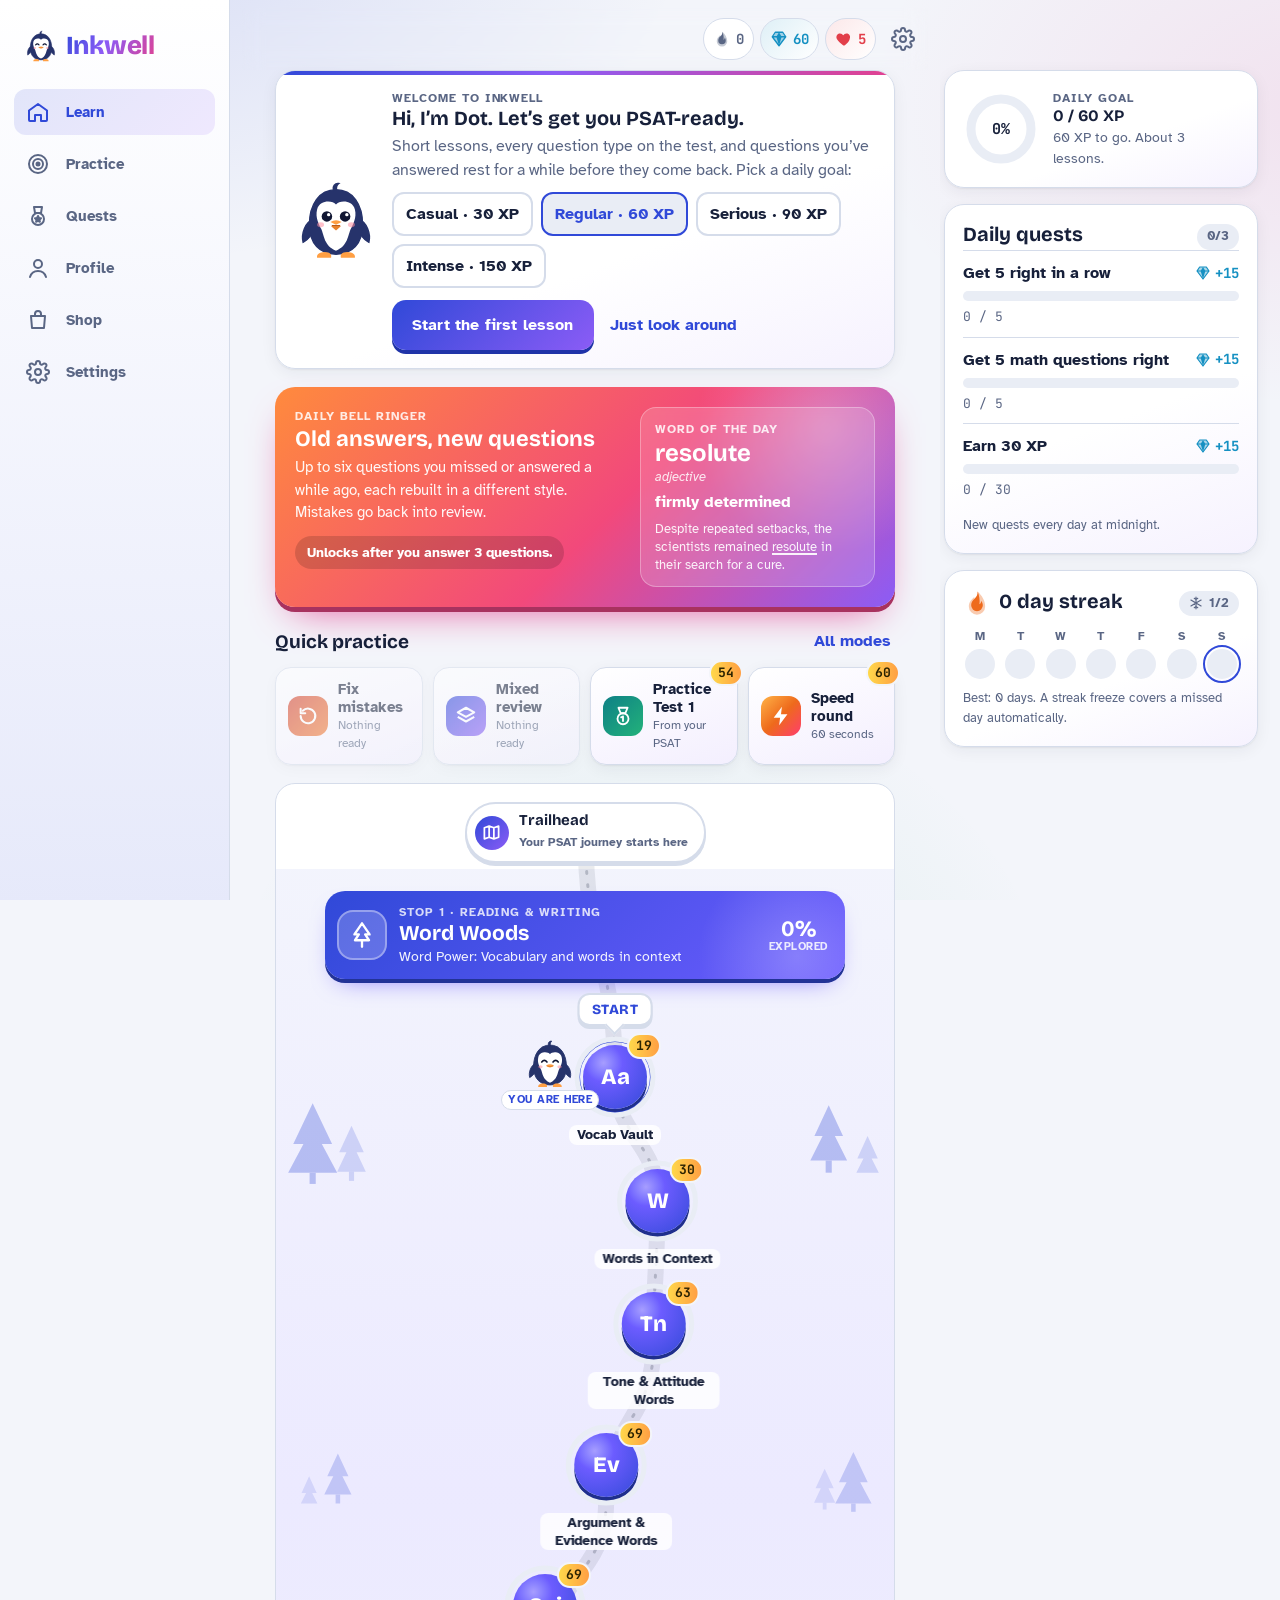
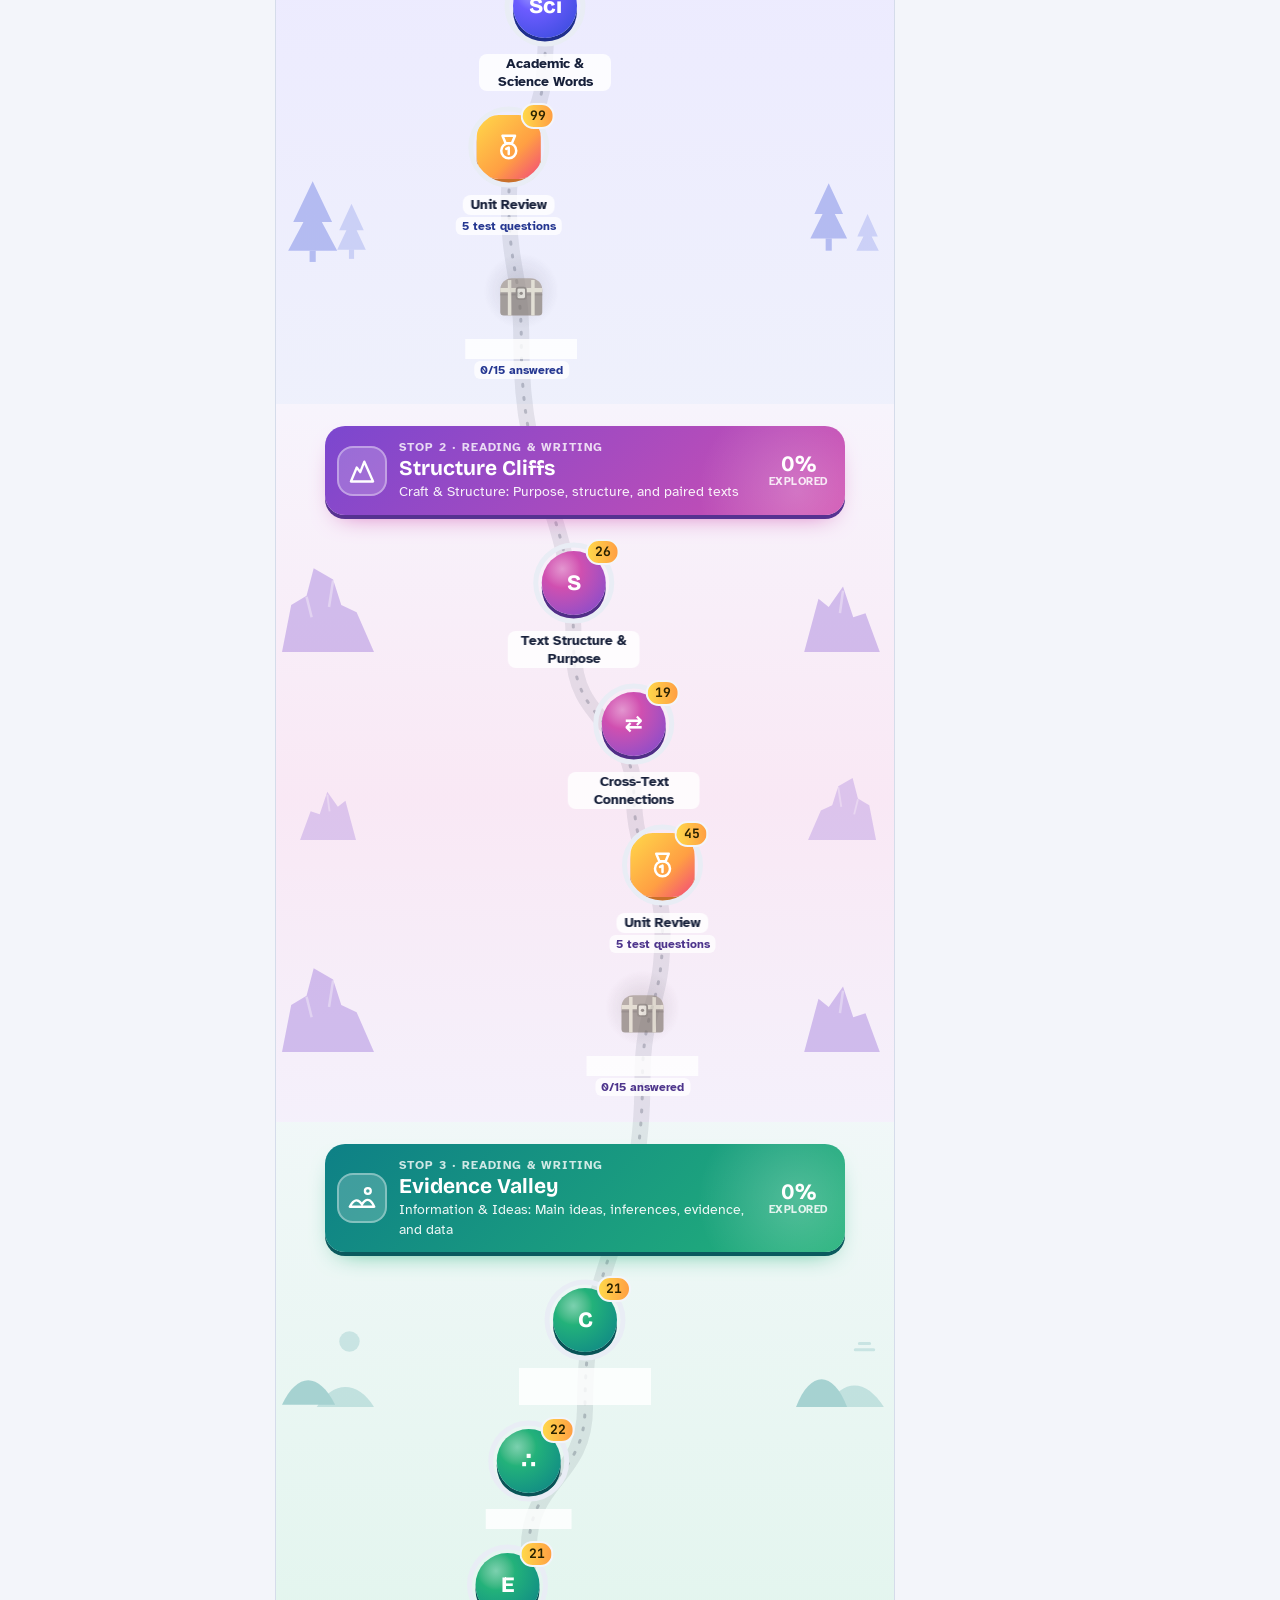
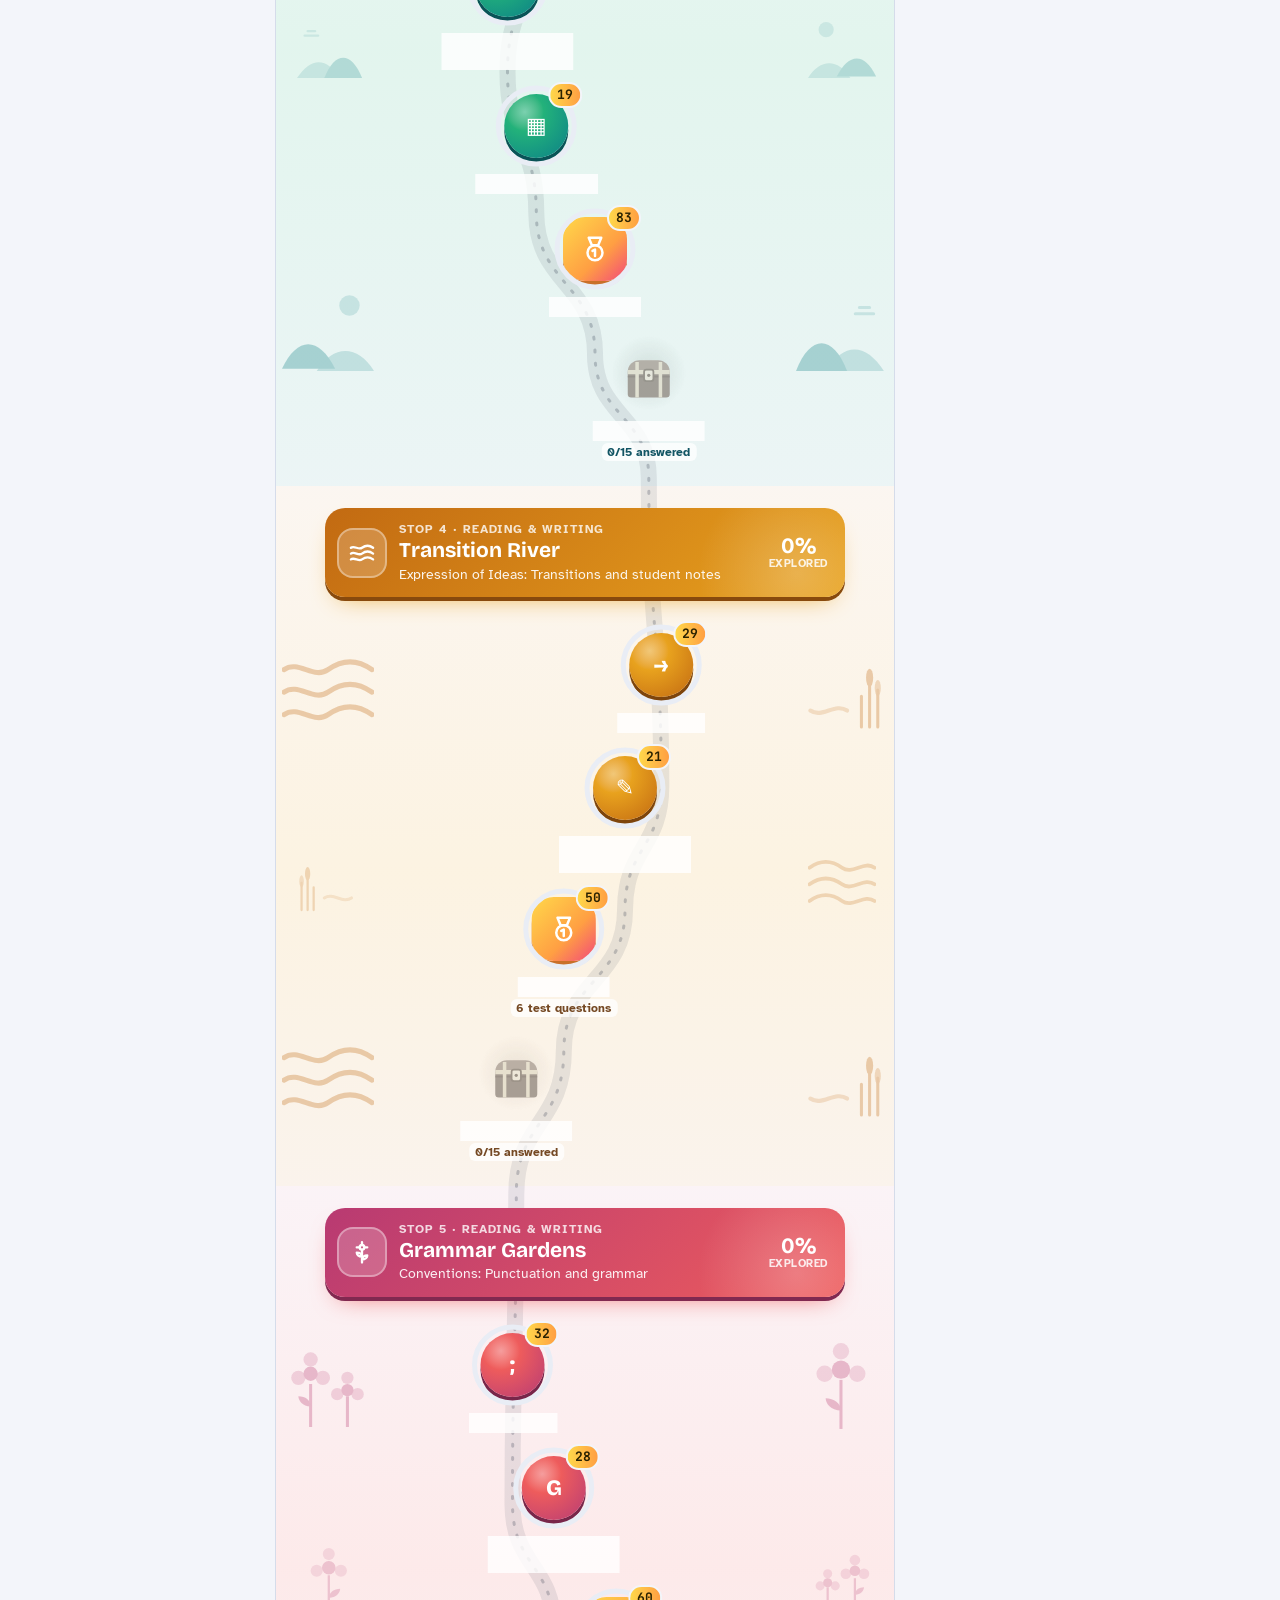
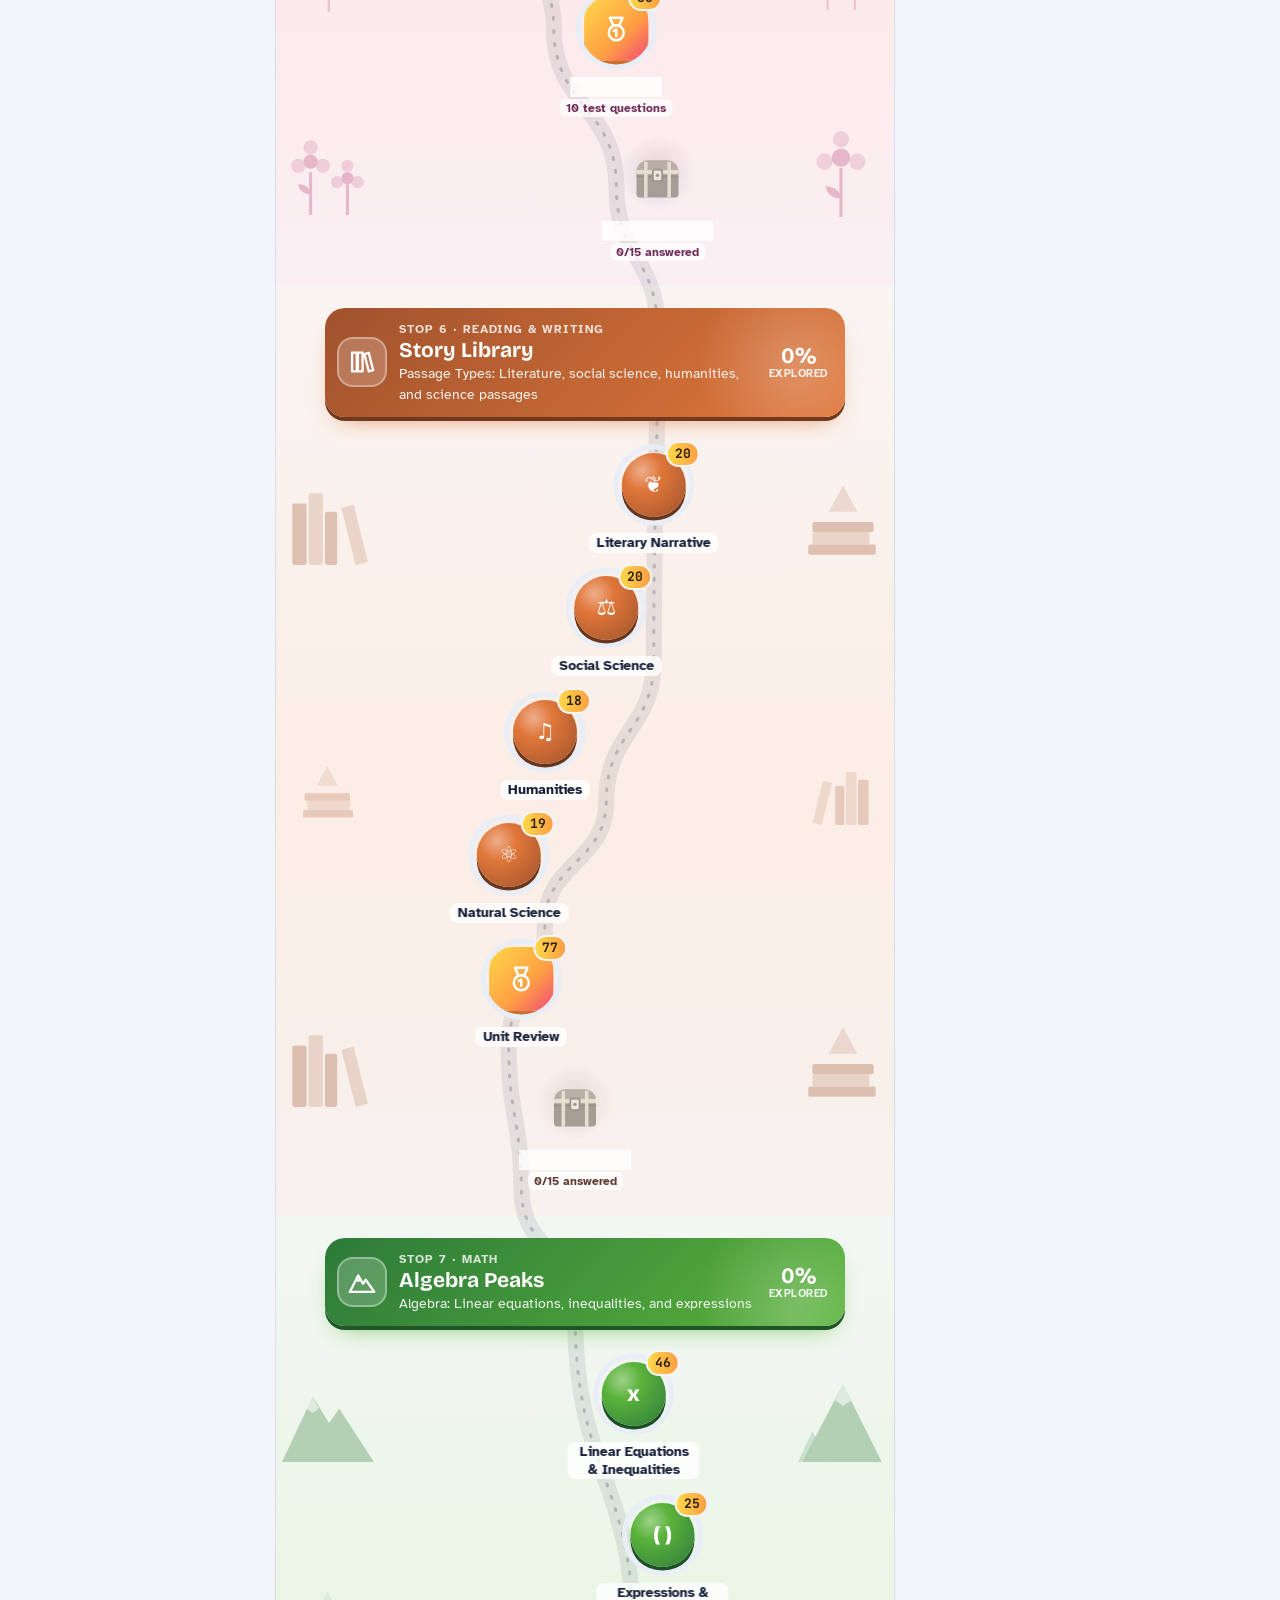
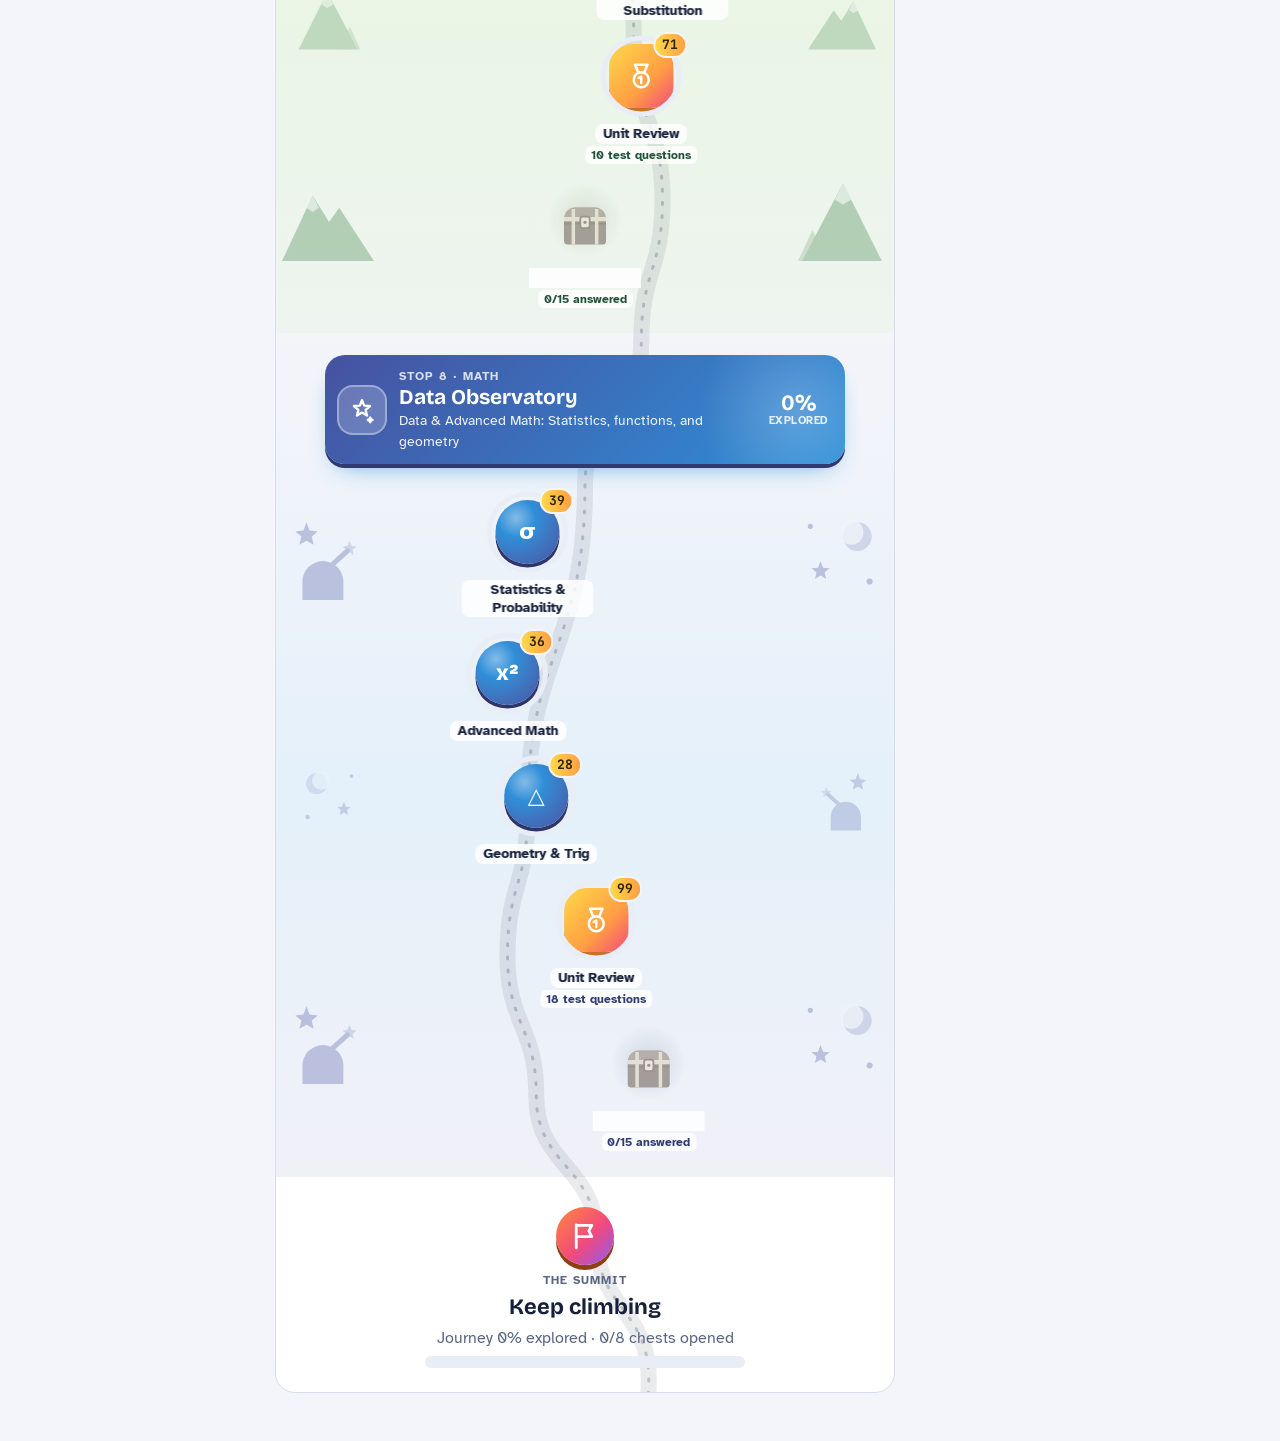
==== commit ee3d863f: "Vocab variations, trap answers, 3x daily goal - New vocab-variants.js: for all 90 words, 2 reworded " ====
--- a/index.html
+++ b/index.html
@@ -23,6 +23,7 @@
 <script src="questions-genres.js"></script>
 <script src="questions-extra.js"></script>
 <script src="vocab.js"></script>
+<script src="vocab-variants.js"></script>
 <script src="app.js"></script>
 <script src="fx.js"></script>
 </body>
--- a/styles.css
+++ b/styles.css
@@ -887,3 +887,20 @@
 #view.enter .journey .node .badge { animation-delay: calc(min(var(--i, 0), 10) * 55ms + 420ms); }
 .ach .bhex { color: #fff; } .ach .bhex.t-locked { color: var(--muted); }
 .celebadges:has(.cb:nth-child(2)) { display: grid; grid-template-columns: repeat(3, minmax(0, 1fr)); gap: 12px 8px; }
+
+/* Matching pairs: each matched pair gets its own color + number so you can see which cards connect */
+:root { --pair-1: #2F6FED; --pair-2: #D9480F; --pair-3: #0F9D7A; --pair-4: #9C36B5; --pair-5: #C2850C; --pair-6: #D6336C; }
+:root[data-theme="dark"] { --pair-1: #7AA2FF; --pair-2: #FF8A50; --pair-3: #3CD3A8; --pair-4: #D58CF0; --pair-5: #F2C14E; --pair-6: #FF7AA8; }
+@media (prefers-color-scheme: dark) { :root:not([data-theme="light"]) { --pair-1: #7AA2FF; --pair-2: #FF8A50; --pair-3: #3CD3A8; --pair-4: #D58CF0; --pair-5: #F2C14E; --pair-6: #FF7AA8; } }
+.matchgrid .tile.done.paired { border-color: var(--pc); color: var(--ink); background: color-mix(in srgb, var(--pc) 16%, var(--surface)); box-shadow: inset 4px 0 0 var(--pc); opacity: 1; padding-left: 40px; }
+.matchgrid .tile .pairno { position: absolute; left: 10px; top: 50%; transform: translateY(-50%); width: 22px; height: 22px; border-radius: 50%; display: grid; place-items: center; background: var(--pc); color: #fff; font: 800 12px/1 var(--f-mono, monospace); }
+
+/* Learn-first vocab cards */
+.teach { display: grid; gap: 14px; background: var(--surface); border: 2px solid var(--line); border-radius: 16px; padding: 20px; }
+.teach-word { font-family: var(--f-display); font-weight: 800; font-size: 34px; line-height: 1.1; display: flex; align-items: baseline; gap: 10px; flex-wrap: wrap; }
+.teach-pos { font-family: var(--f-mono); font-size: 13px; font-weight: 700; color: var(--muted); text-transform: uppercase; letter-spacing: .06em; }
+.teach-def { font-size: 20px; font-weight: 700; display: grid; gap: 4px; }
+.teach-def .lbl { font-size: 12px; font-weight: 800; color: var(--brand); text-transform: uppercase; letter-spacing: .08em; }
+.teach-note { margin: 0; font-size: 14px; }
+.teach-alt { font-size: 15px; display: grid; gap: 2px; }
+.teach-alt .lbl { font-size: 12px; font-weight: 800; color: var(--muted); text-transform: uppercase; letter-spacing: .08em; }
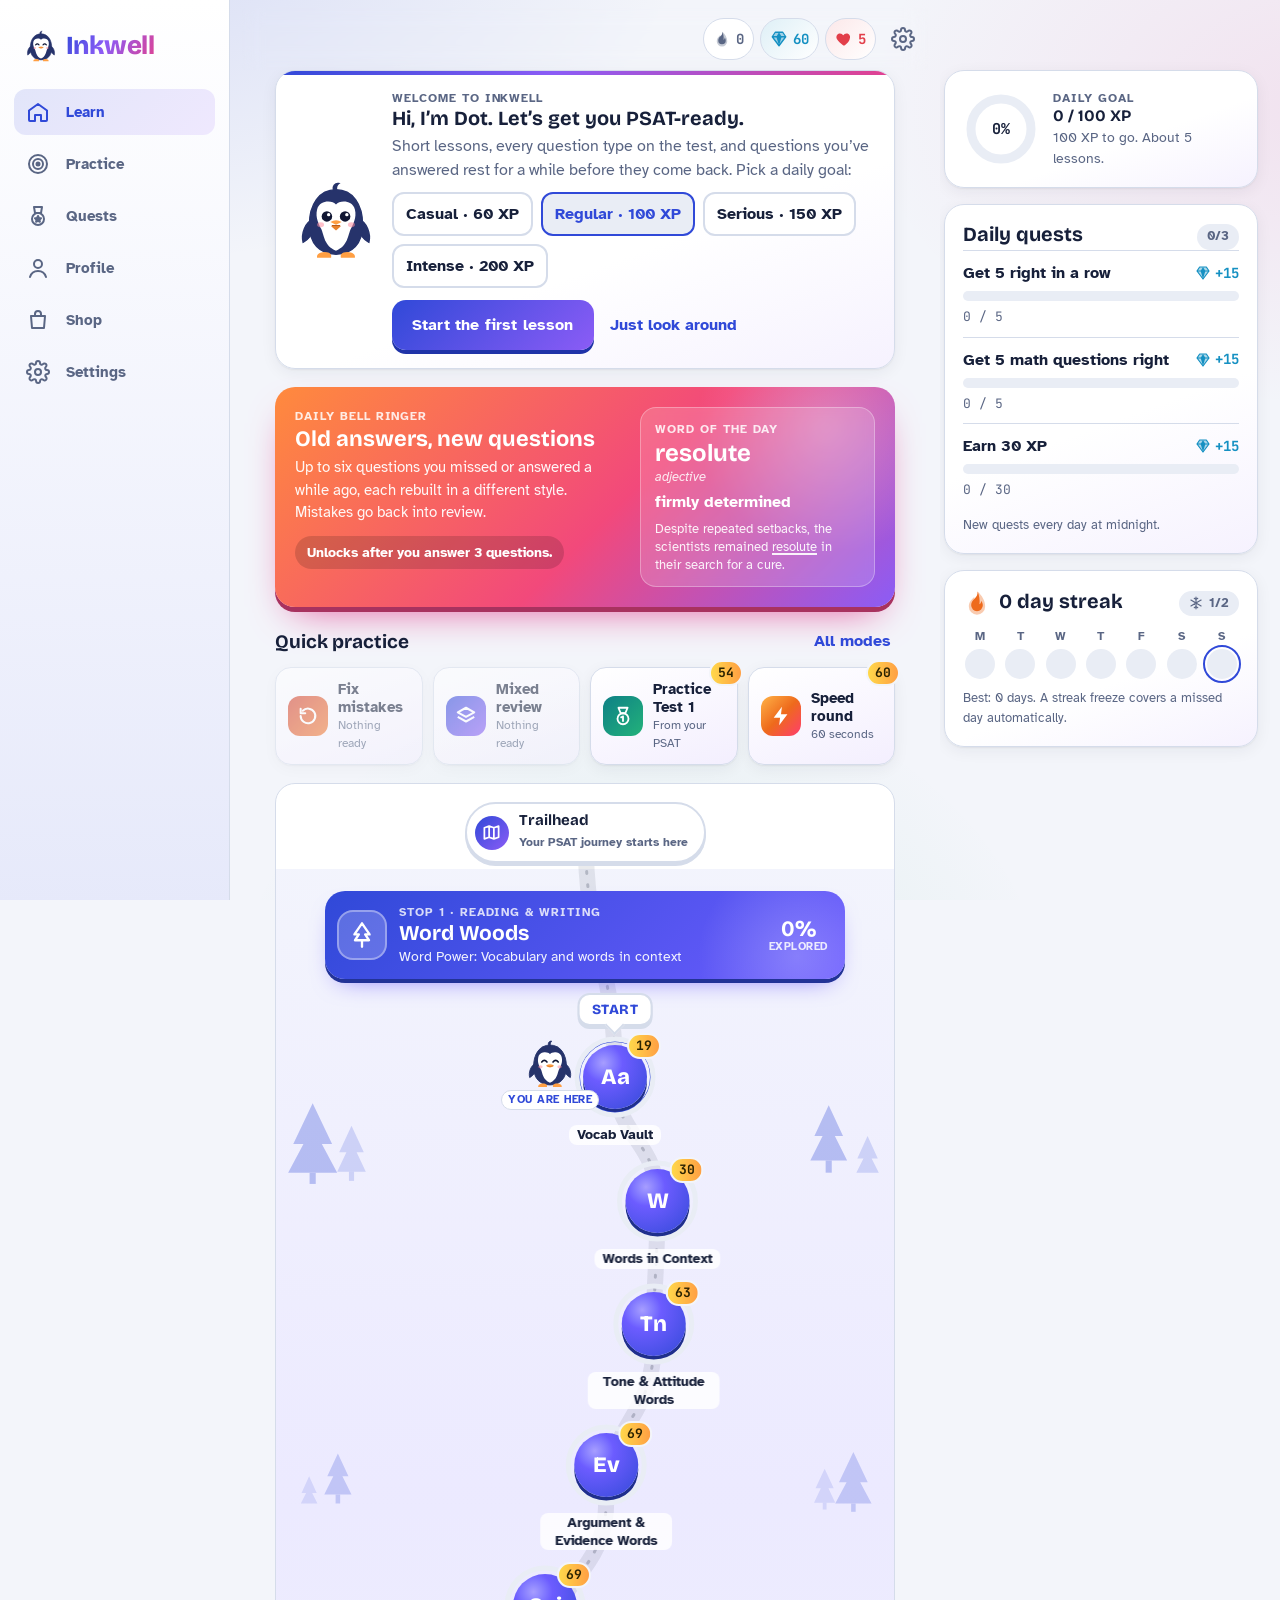
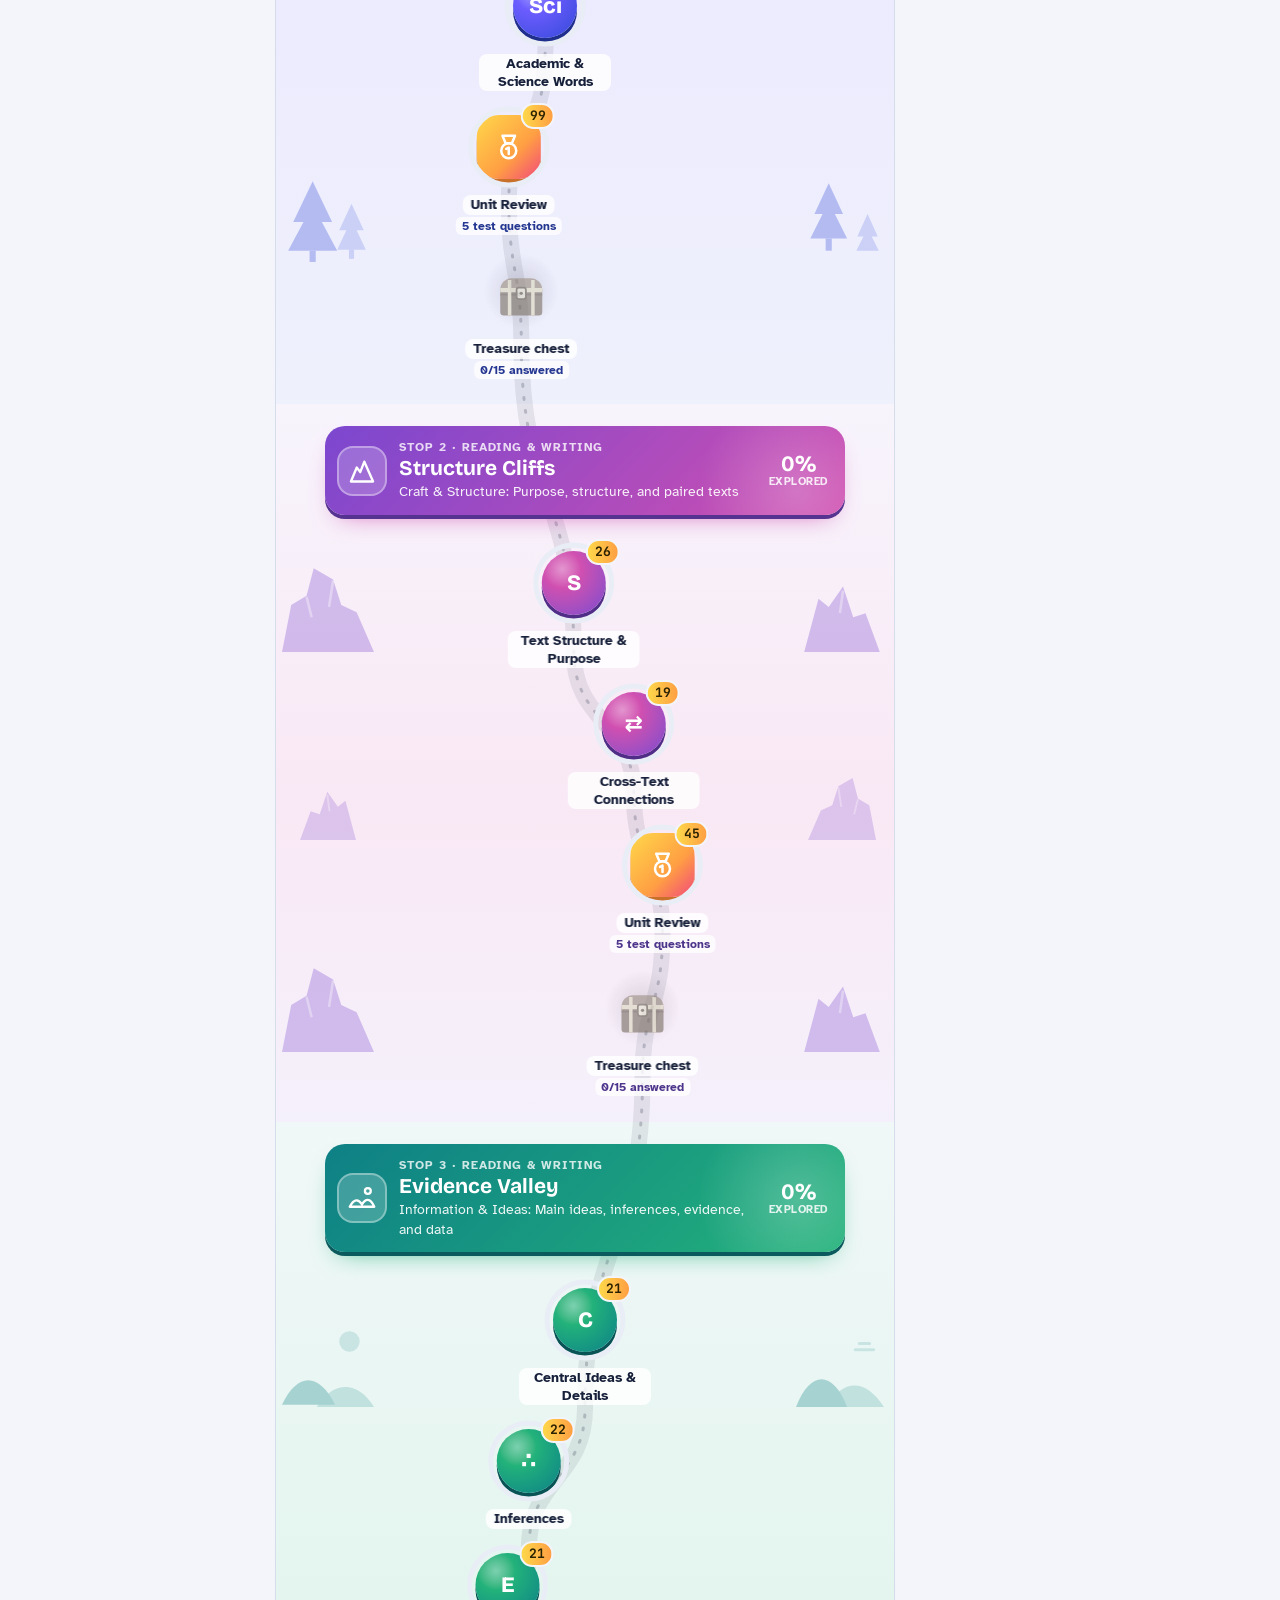
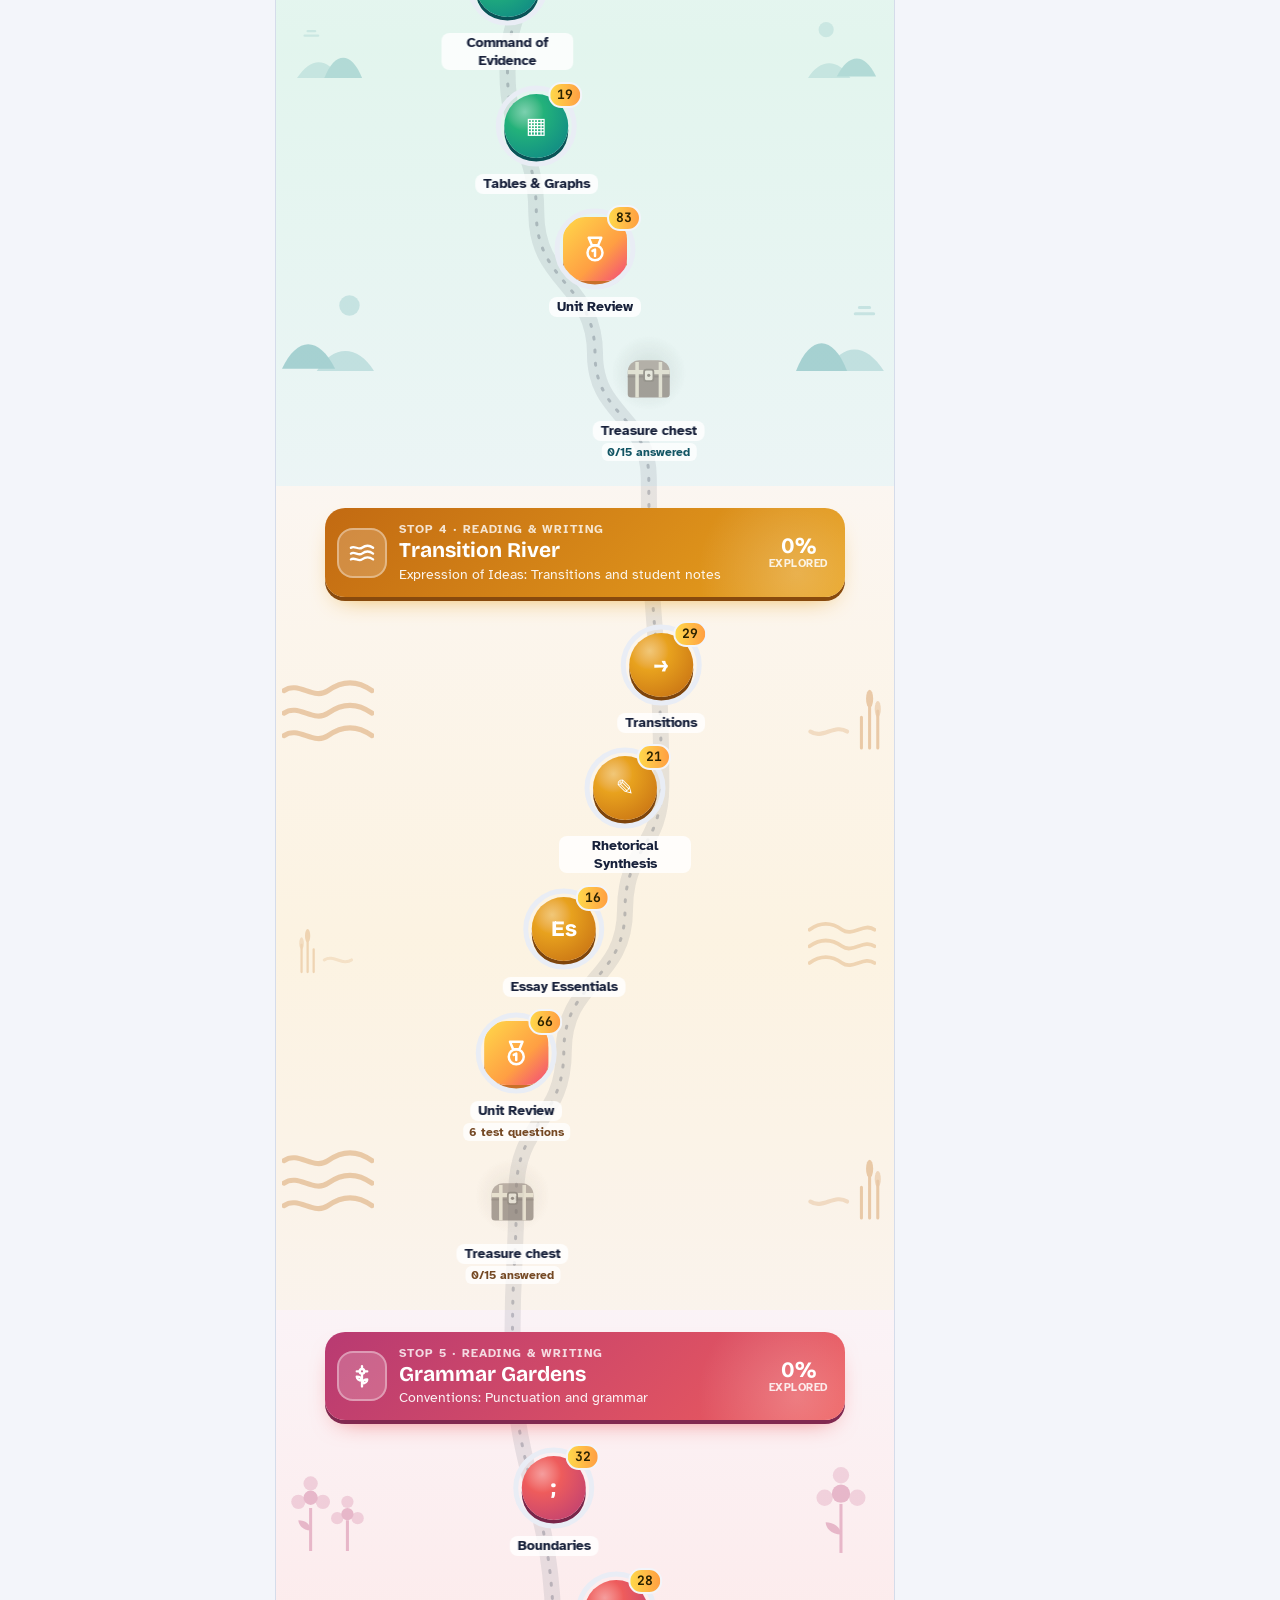
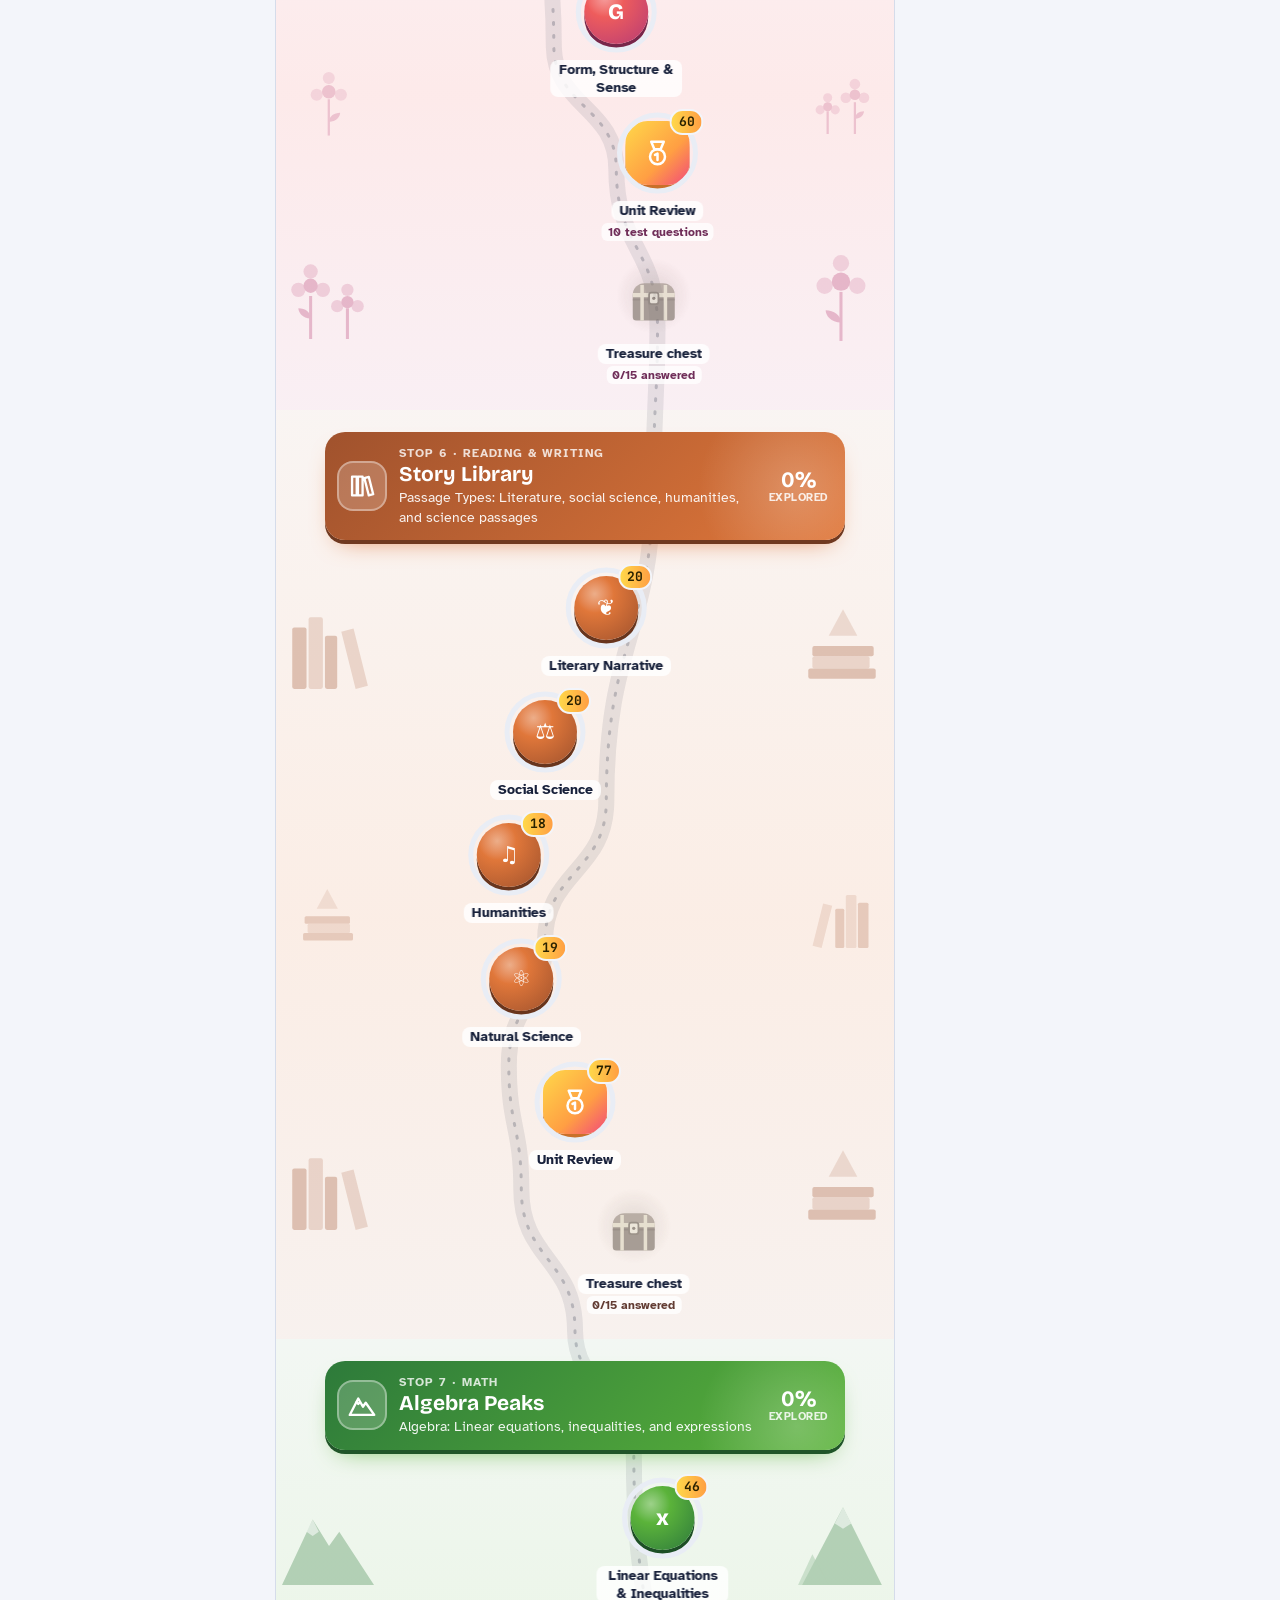
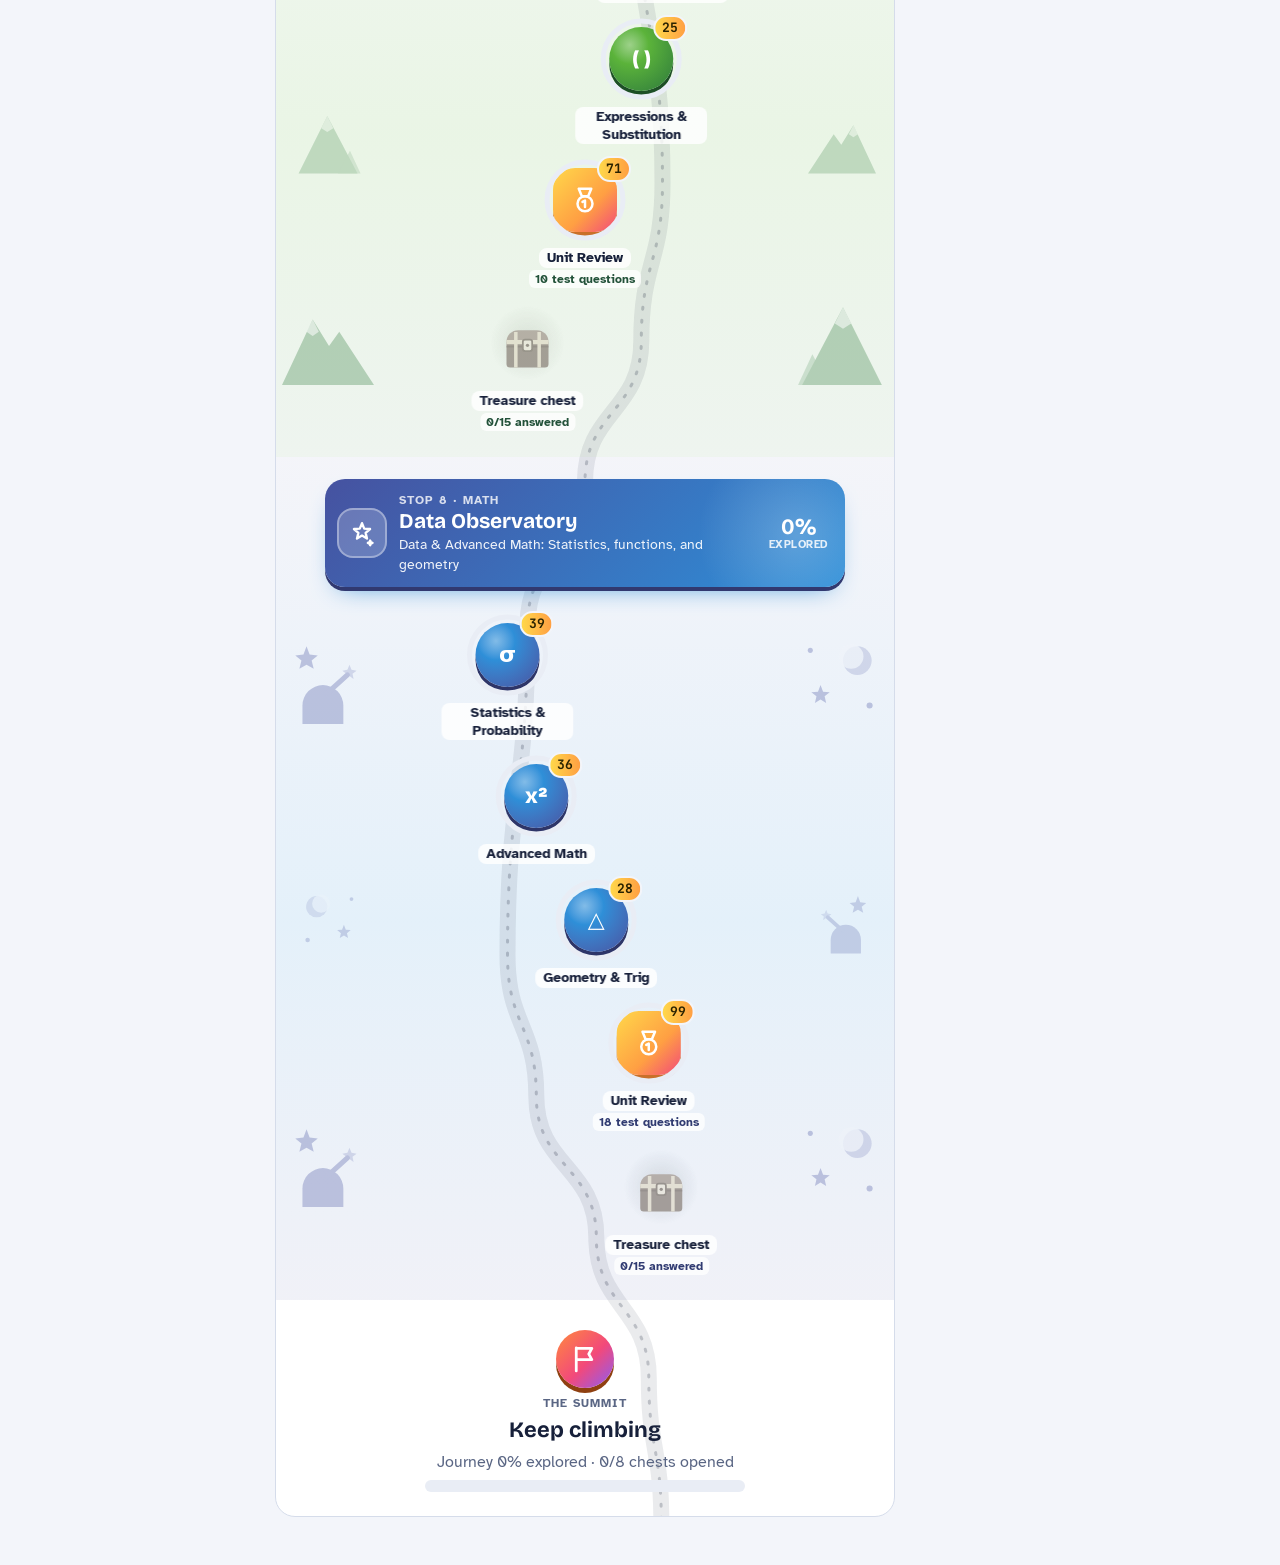
==== commit 486984a8: "Weekly Challenge, Essay Lab, 100 XP daily goal - Weekly Challenge: 20 mixed questions (11 R&W, 9 mat" ====
--- a/index.html
+++ b/index.html
@@ -24,6 +24,7 @@
 <script src="questions-extra.js"></script>
 <script src="vocab.js"></script>
 <script src="vocab-variants.js"></script>
+<script src="essay.js"></script>
 <script src="app.js"></script>
 <script src="fx.js"></script>
 </body>
--- a/styles.css
+++ b/styles.css
@@ -904,3 +904,31 @@
 .teach-note { margin: 0; font-size: 14px; }
 .teach-alt { font-size: 15px; display: grid; gap: 2px; }
 .teach-alt .lbl { font-size: 12px; font-weight: 800; color: var(--muted); text-transform: uppercase; letter-spacing: .08em; }
+
+/* Weekly Challenge */
+.weekly { border: 2px solid color-mix(in srgb, var(--brand) 35%, var(--line)); }
+.whist { display: flex; gap: 6px; align-items: flex-end; height: 72px; }
+.whist .wb { flex: 1; max-width: 36px; height: 100%; display: flex; flex-direction: column; justify-content: flex-end; align-items: center; gap: 2px; }
+.whist .wb i { display: block; width: 100%; border-radius: 6px 6px 2px 2px; background: var(--g-brand, var(--brand)); }
+.whist .wb small { font-size: 11px; color: var(--muted); }
+/* Essay Lab */
+.eguide { border: 1px solid var(--line); border-radius: 12px; padding: 0; background: var(--surface); }
+.eguide summary { cursor: pointer; padding: 12px 14px; font-weight: 800; list-style: none; }
+.eguide summary::-webkit-details-marker { display: none; }
+.eguide summary::after { content: '+'; float: right; color: var(--muted); }
+.eguide[open] summary::after { content: '\2212'; }
+.eguide .ebody { padding: 0 16px 14px; line-height: 1.55; }
+.eguide .ebody ul, .eguide .ebody ol { padding-left: 20px; margin: 6px 0; }
+.eguide .ebody li { margin: 4px 0; }
+.etable { width: 100%; border-collapse: collapse; font-size: 14px; }
+.etable th, .etable td { text-align: left; vertical-align: top; padding: 8px; border-bottom: 1px solid var(--line); }
+.checklist { list-style: none; padding-left: 0 !important; }
+.checklist li::before { content: '\2610  '; color: var(--brand); font-weight: 800; }
+.persp { border-left: 4px solid var(--brand); padding: 6px 12px; background: var(--surface-2); border-radius: 8px; }
+.persp p { margin: 4px 0 0; }
+#essaybox { width: 100%; box-sizing: border-box; min-height: 340px; resize: vertical; font: inherit; font-size: 16px; line-height: 1.6; padding: 14px; border-radius: 12px; border: 2px solid var(--line); background: var(--surface); color: var(--ink); }
+#essaybox:focus { outline: none; border-color: var(--brand); }
+.etimer { font-family: var(--f-mono); font-size: 26px; font-weight: 800; }
+.rubrow { display: flex; justify-content: space-between; align-items: center; gap: 12px; padding: 8px 0; border-bottom: 1px solid var(--line); }
+.rubrow small { display: block; }
+.rubrow select { font: inherit; padding: 6px 10px; border-radius: 8px; border: 2px solid var(--line); background: var(--surface); color: var(--ink); }
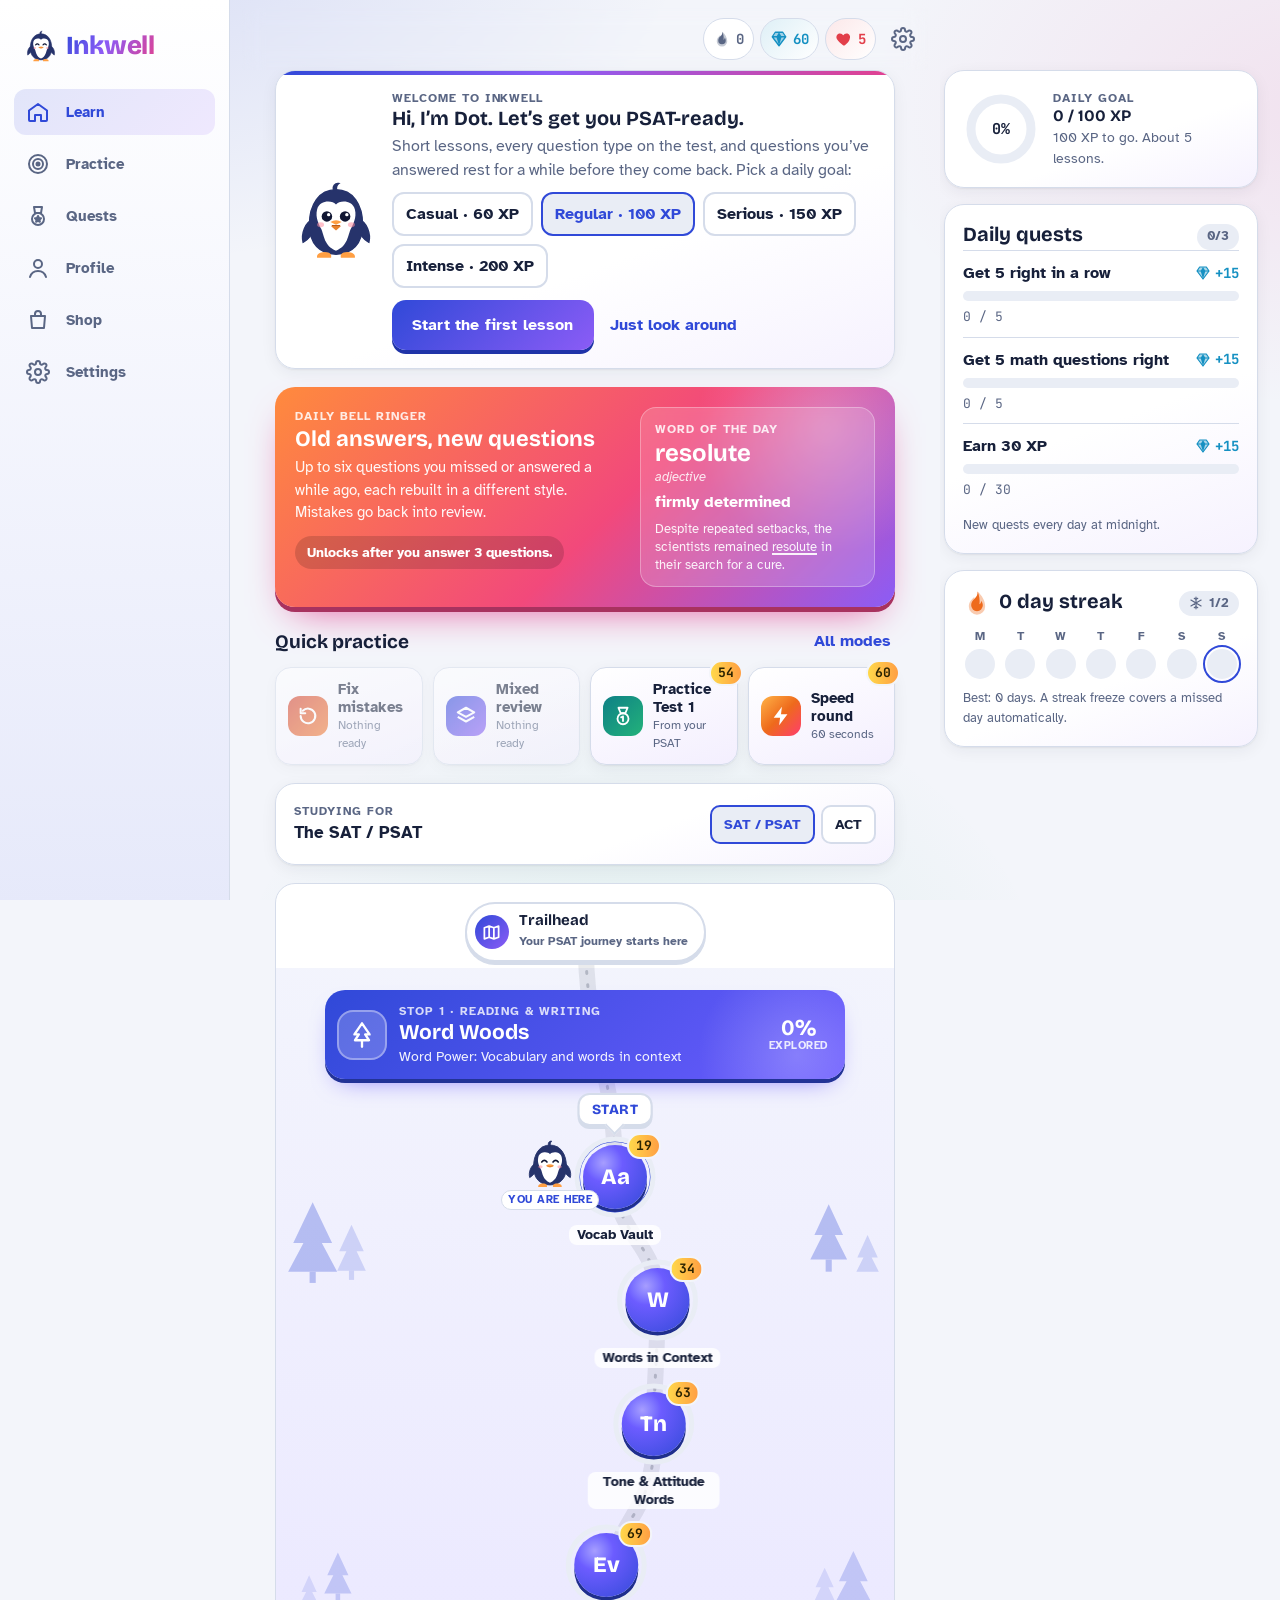
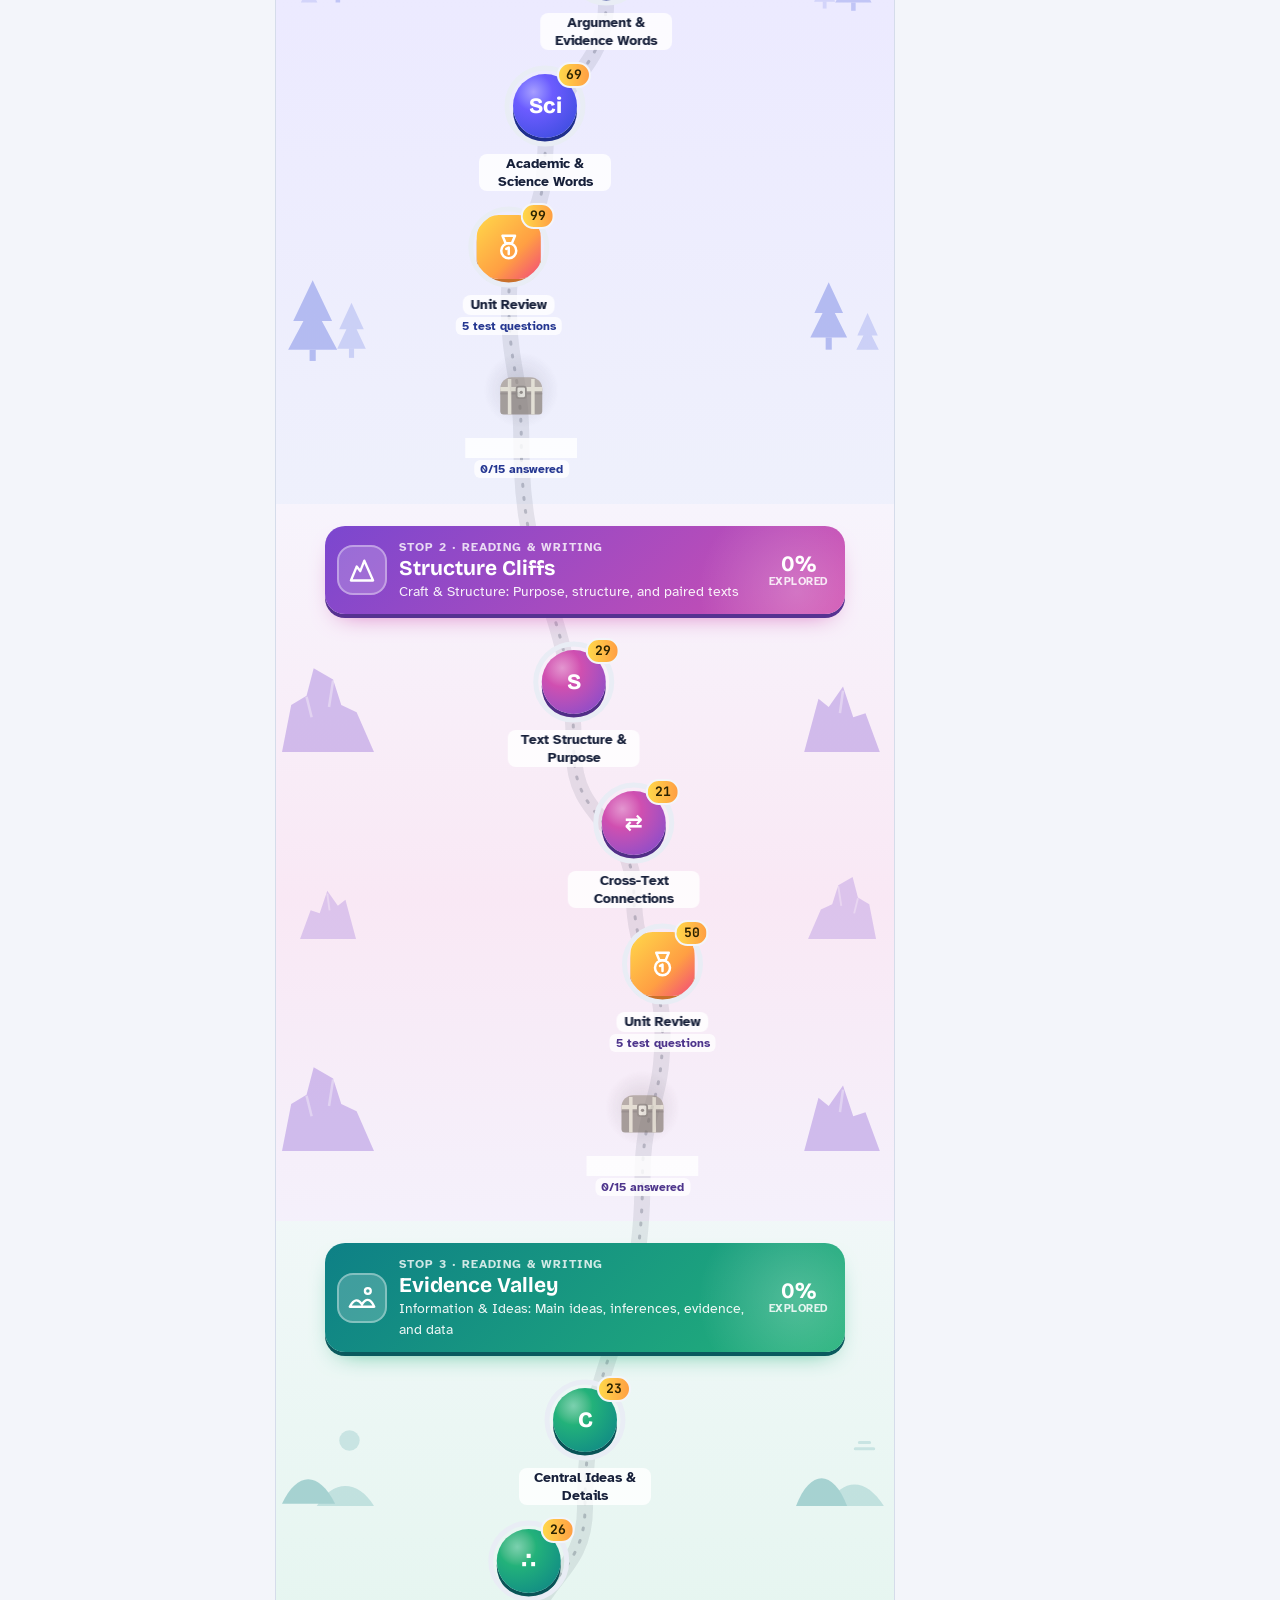
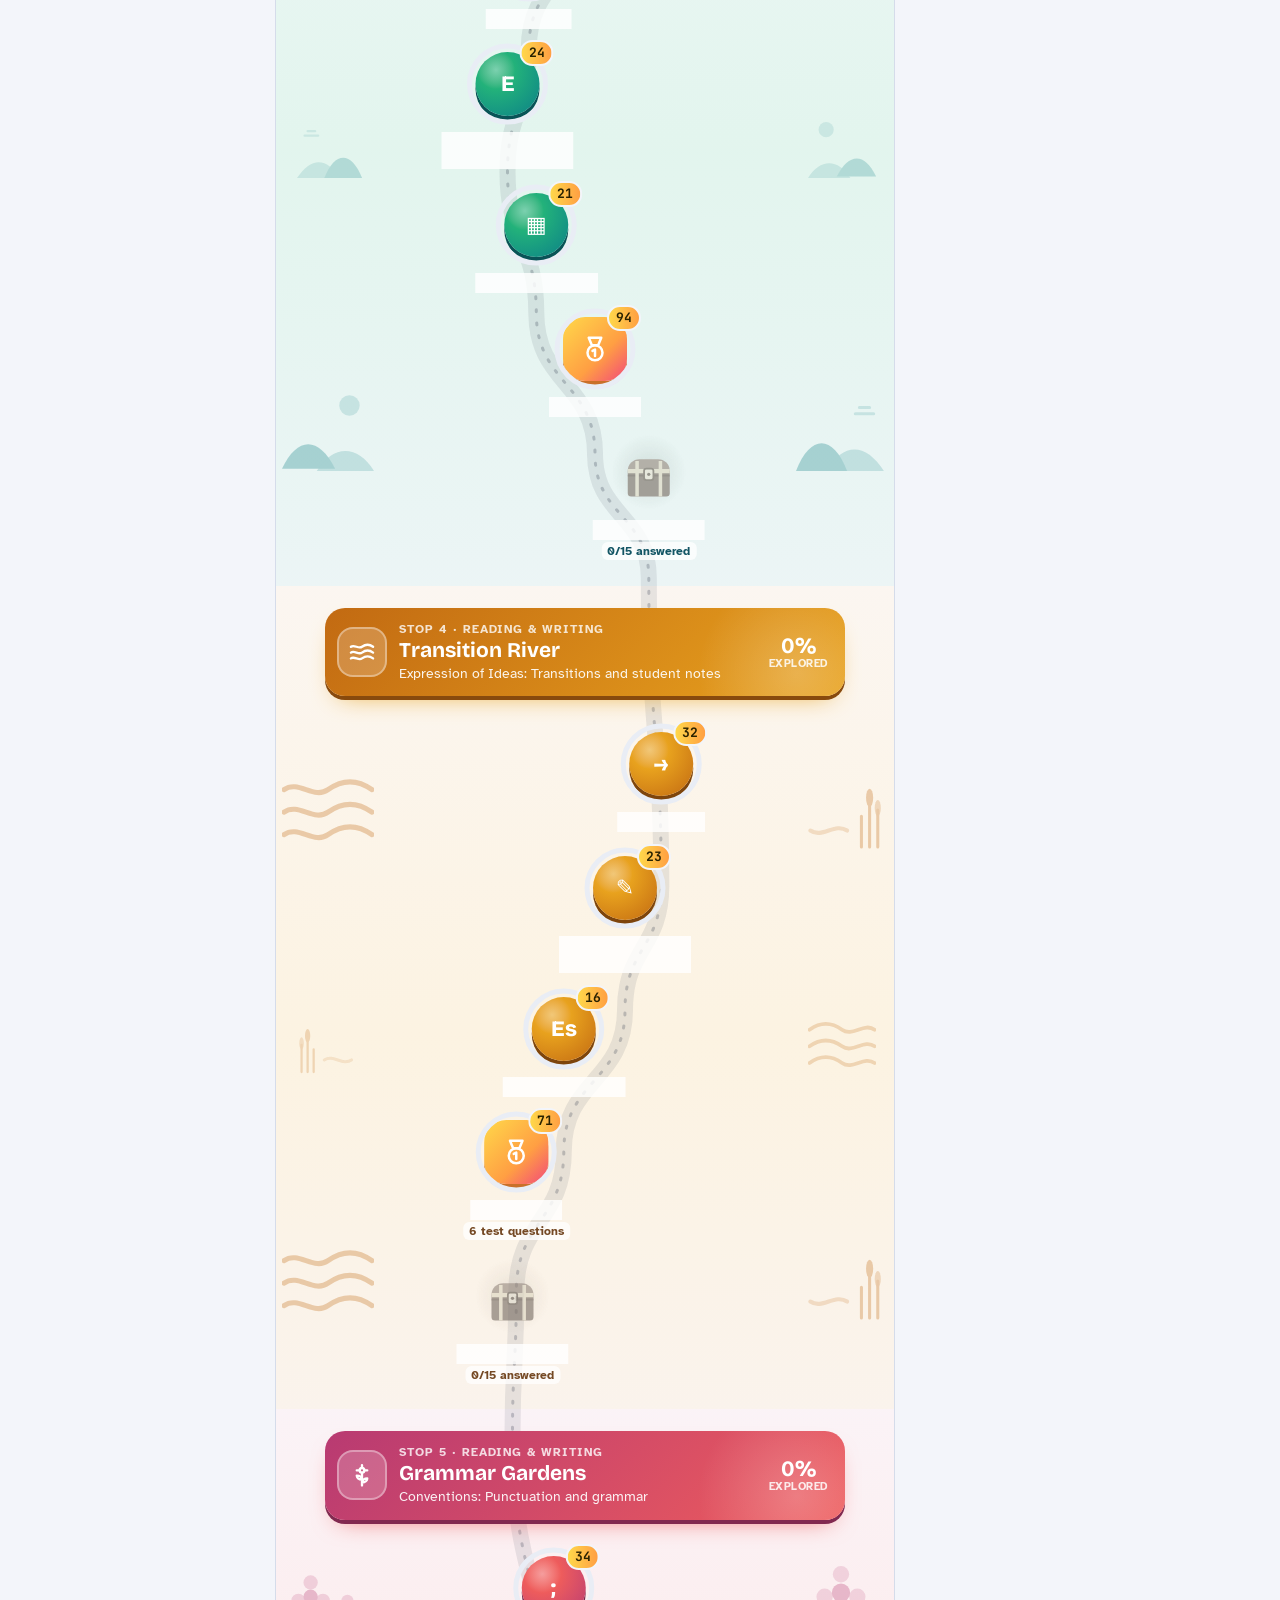
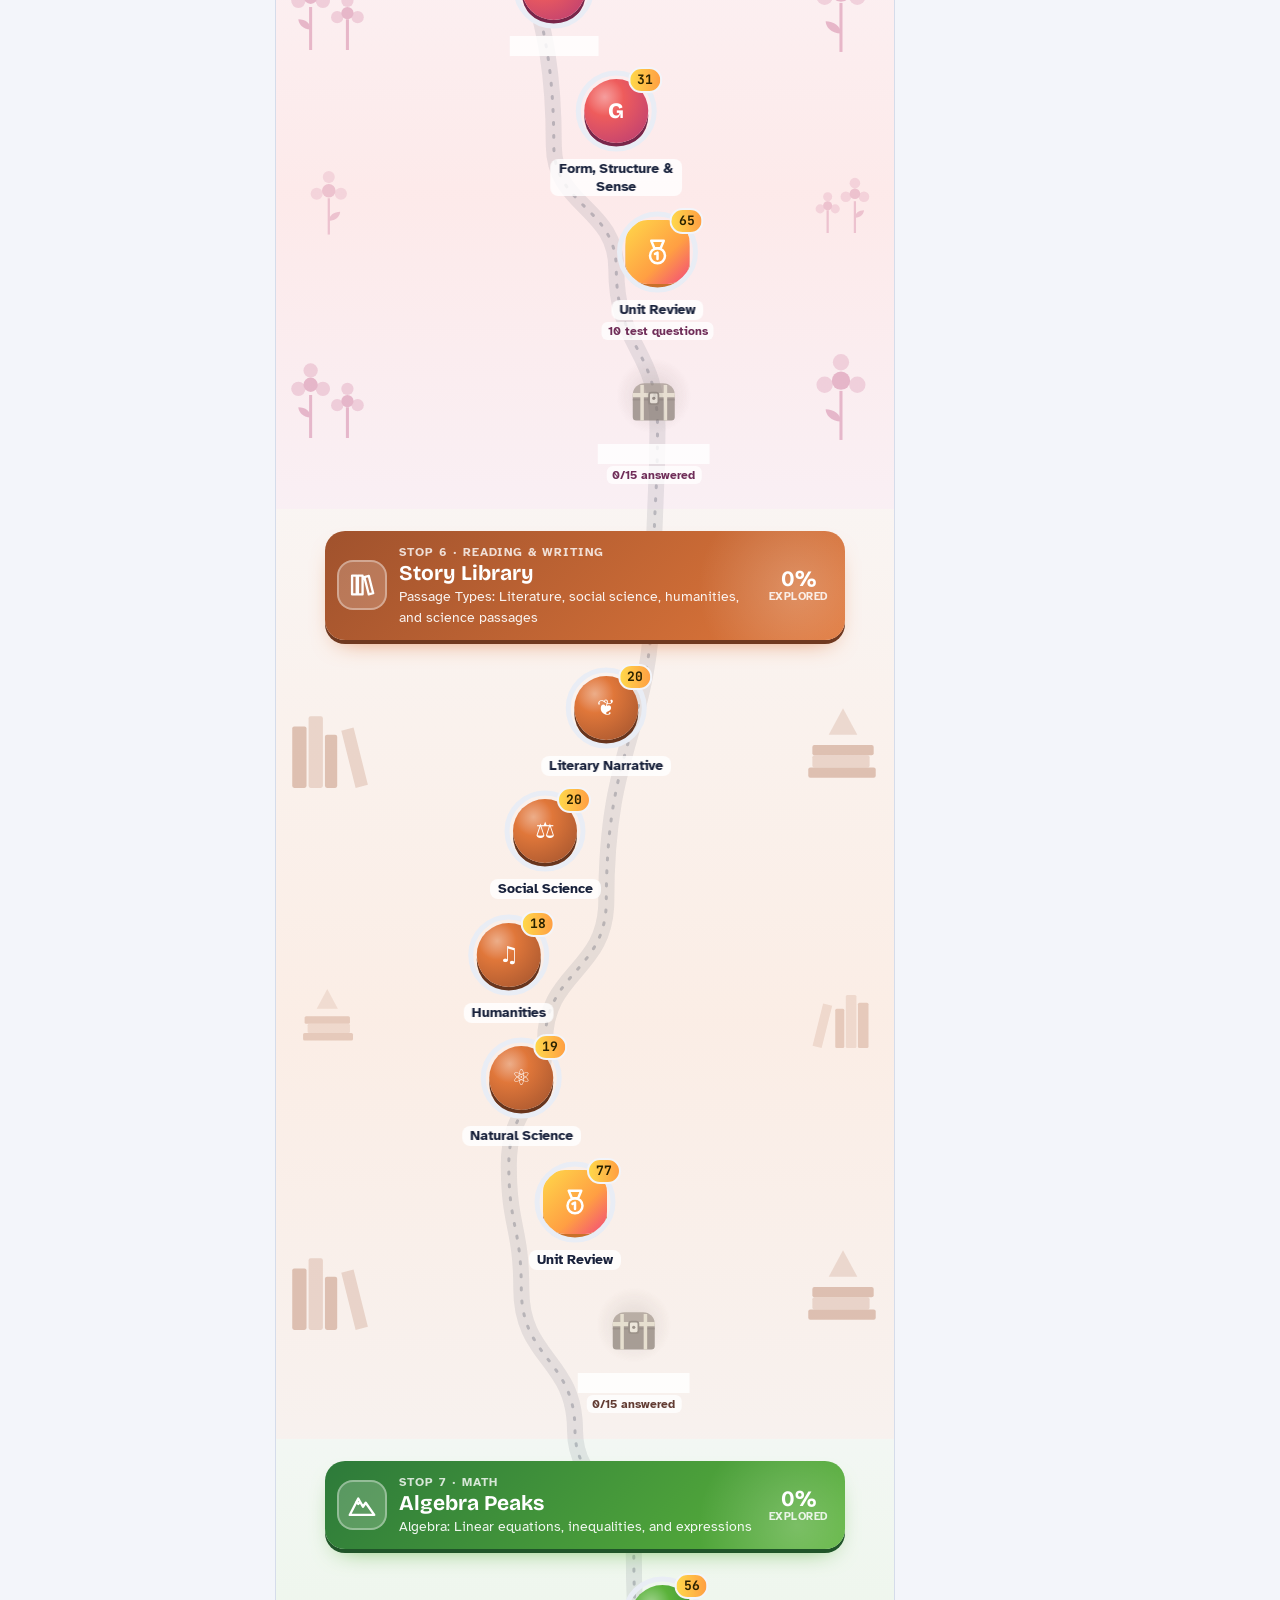
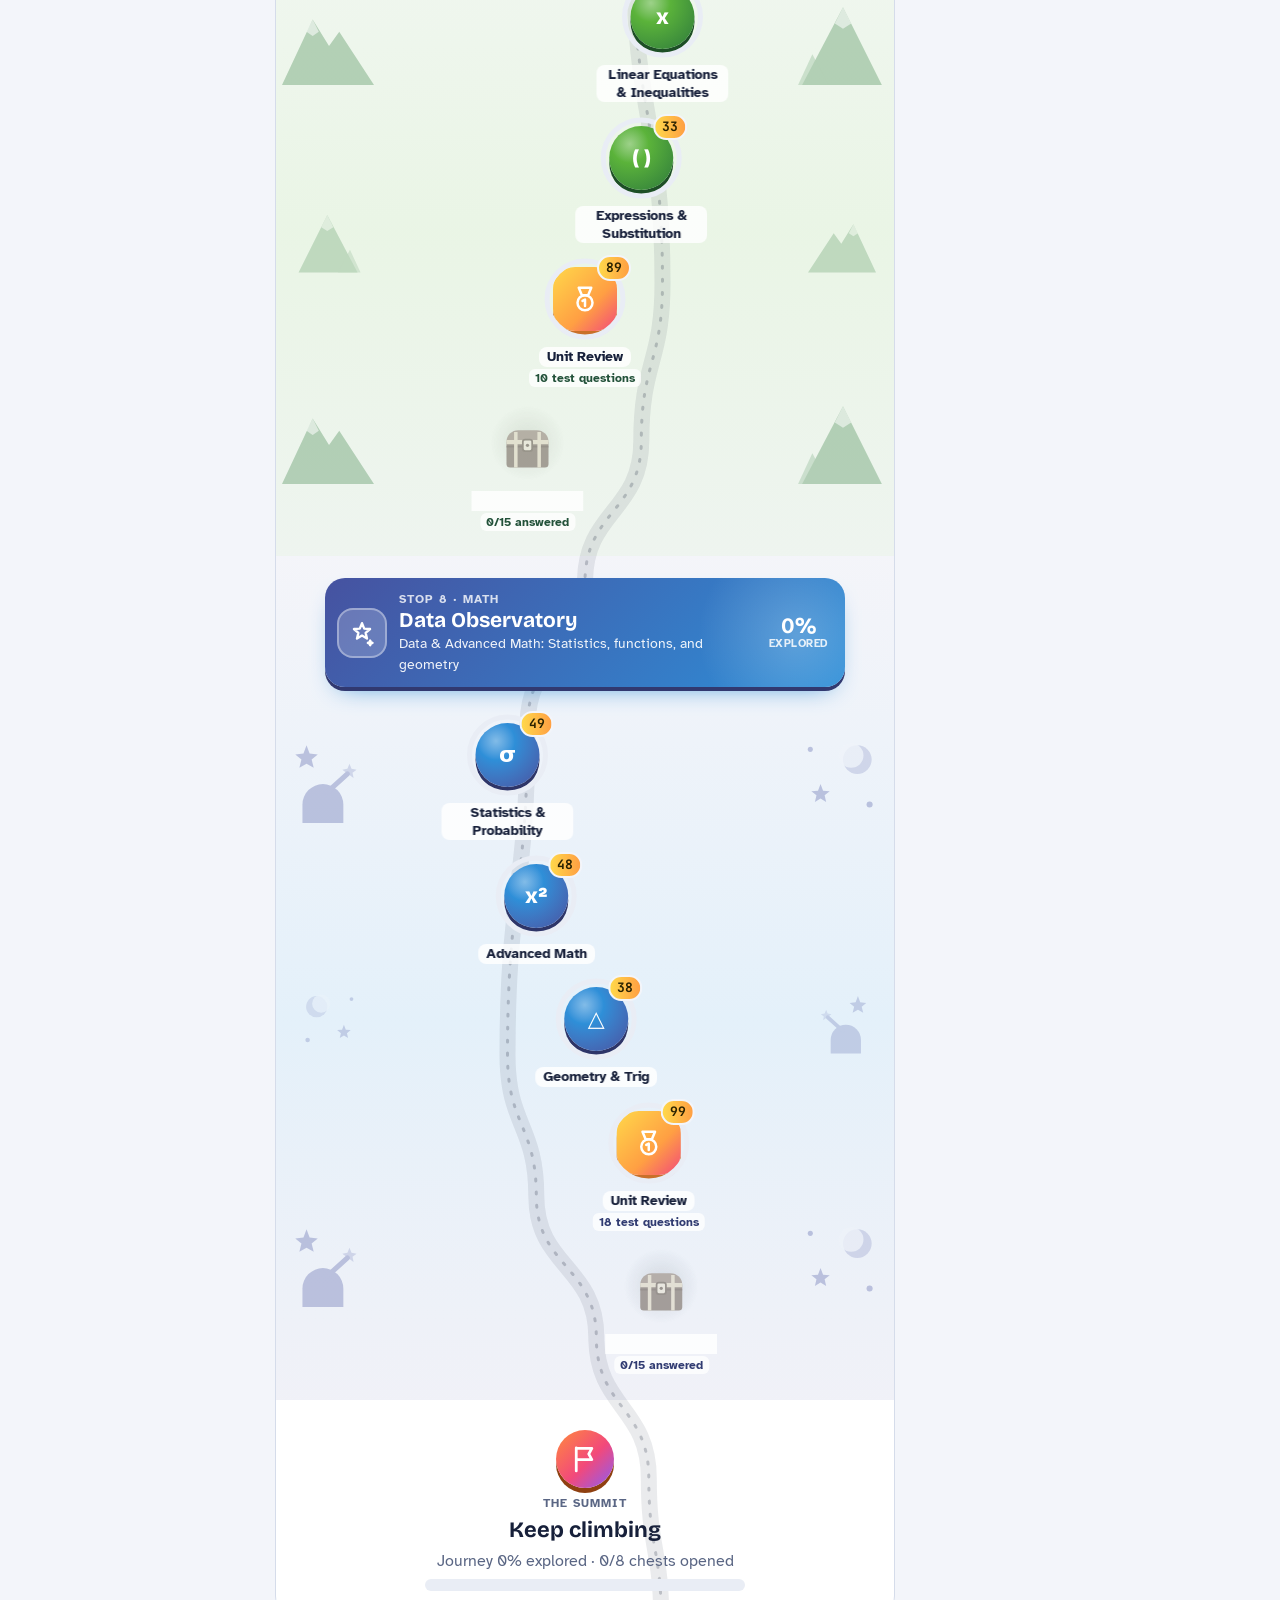
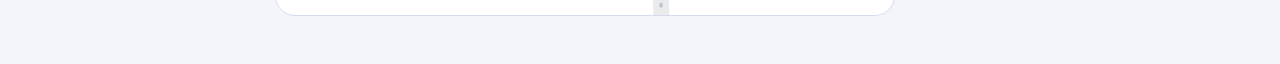
==== commit 60bbe5b3: "Hard question bank, question timers, ACT mode - 80 hard SAT questions (50 math, 30 reading & writing" ====
--- a/index.html
+++ b/index.html
@@ -25,6 +25,9 @@
 <script src="vocab.js"></script>
 <script src="vocab-variants.js"></script>
 <script src="essay.js"></script>
+<script src="questions-hard.js"></script>
+<script src="questions-act.js"></script>
+<script src="questions-act2.js"></script>
 <script src="app.js"></script>
 <script src="fx.js"></script>
 </body>
--- a/styles.css
+++ b/styles.css
@@ -25,7 +25,7 @@
   --mascot: #26336B;
   --mascot-line: #26336B;
   --shadow: 0 1px 2px rgba(23, 32, 58, .06), 0 4px 16px rgba(23, 32, 58, .06);
-  --u1: #3049D8; --u2: #7B47CF; --u3: #0E8086; --u4: #C26A12; --u5: #B83A72; --u6: #2D7A3A; --u7: #4652A0; --u8: #A0522D;
+  --u1: #3049D8; --u2: #7B47CF; --u3: #0E8086; --u4: #C26A12; --u5: #B83A72; --u6: #2D7A3A; --u7: #4652A0; --u8: #A0522D; --u9: #0B6E99; --u10: #8A3FB0; --u11: #7A5C12; --u12: #1F7A5C;
 
   --f-display: "Bricolage Grotesque", "Avenir Next", "Segoe UI", system-ui, sans-serif;
   --f-body: "Atkinson Hyperlegible", "Segoe UI", system-ui, -apple-system, sans-serif;
@@ -581,7 +581,7 @@
 
 /* ================= gradients ================= */
 :root {
-  --u1b: #6C5CFF; --u2b: #D04FB0; --u3b: #23B27A; --u4b: #E8A21E; --u5b: #EE5C5C; --u6b: #5BB33A; --u7b: #2E8FD8; --u8b: #E0773A;
+  --u1b: #6C5CFF; --u2b: #D04FB0; --u3b: #23B27A; --u4b: #E8A21E; --u5b: #EE5C5C; --u6b: #5BB33A; --u7b: #2E8FD8; --u8b: #E0773A; --u9b: #22A6D6; --u10b: #C86BE0; --u11b: #D9A42B; --u12b: #3FBF8A;
   --brand-2: #8B5CF6; --good-2: #2EC4A6; --bad-2: #F0782F; --hl-2: #FF9F43; --flame-2: #FF3D6E;
   --g-brand: linear-gradient(135deg, var(--brand), var(--brand-2));
   --g-hl: linear-gradient(90deg, var(--hl), var(--hl-2));
@@ -932,3 +932,16 @@
 .rubrow { display: flex; justify-content: space-between; align-items: center; gap: 12px; padding: 8px 0; border-bottom: 1px solid var(--line); }
 .rubrow small { display: block; }
 .rubrow select { font: inherit; padding: 6px 10px; border-radius: 8px; border: 2px solid var(--line); background: var(--surface); color: var(--ink); }
+
+/* Question timer, chips, exam switch, section review */
+.qclock { margin-left: auto; font-family: var(--f-mono); font-weight: 800; font-size: 14px; padding: 3px 10px; border-radius: 999px; background: var(--surface-2); color: var(--muted); }
+.qclock.low { color: var(--flame, #E8590C); }
+.qclock.over { background: var(--bad-soft); color: var(--bad); }
+.timer.low { color: var(--bad); }
+.chip.hardchip { background: linear-gradient(135deg, #B83A72, #E8590C); color: #fff; }
+.chip.actchip { background: var(--u9); color: #fff; }
+.examswitch { display: flex; justify-content: space-between; align-items: center; gap: 12px; flex-wrap: wrap; }
+.examswitch b { font-size: 17px; }
+.secreview { width: 100%; display: grid; gap: 8px; text-align: left; margin-top: 8px; }
+.secreview h2 { margin: 8px 0 0; }
+.secreview .passage { font-size: 15px; }
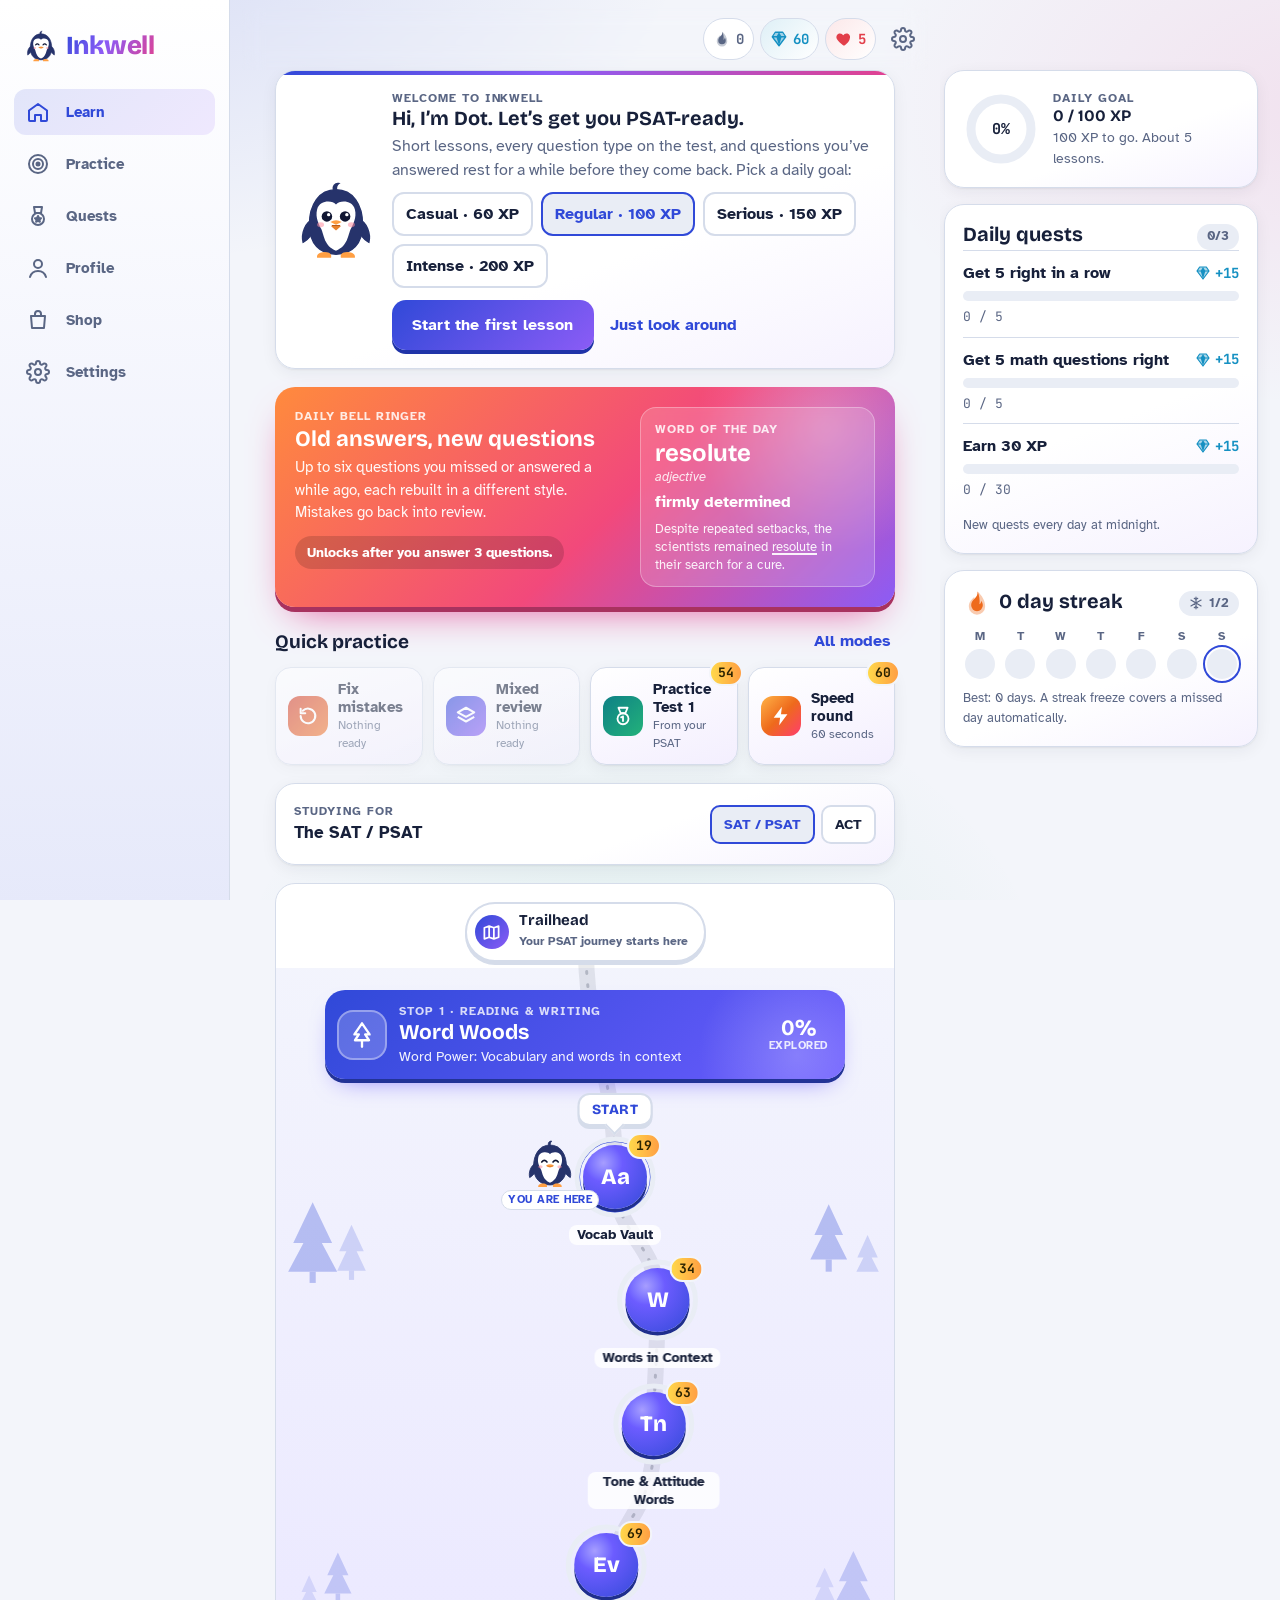
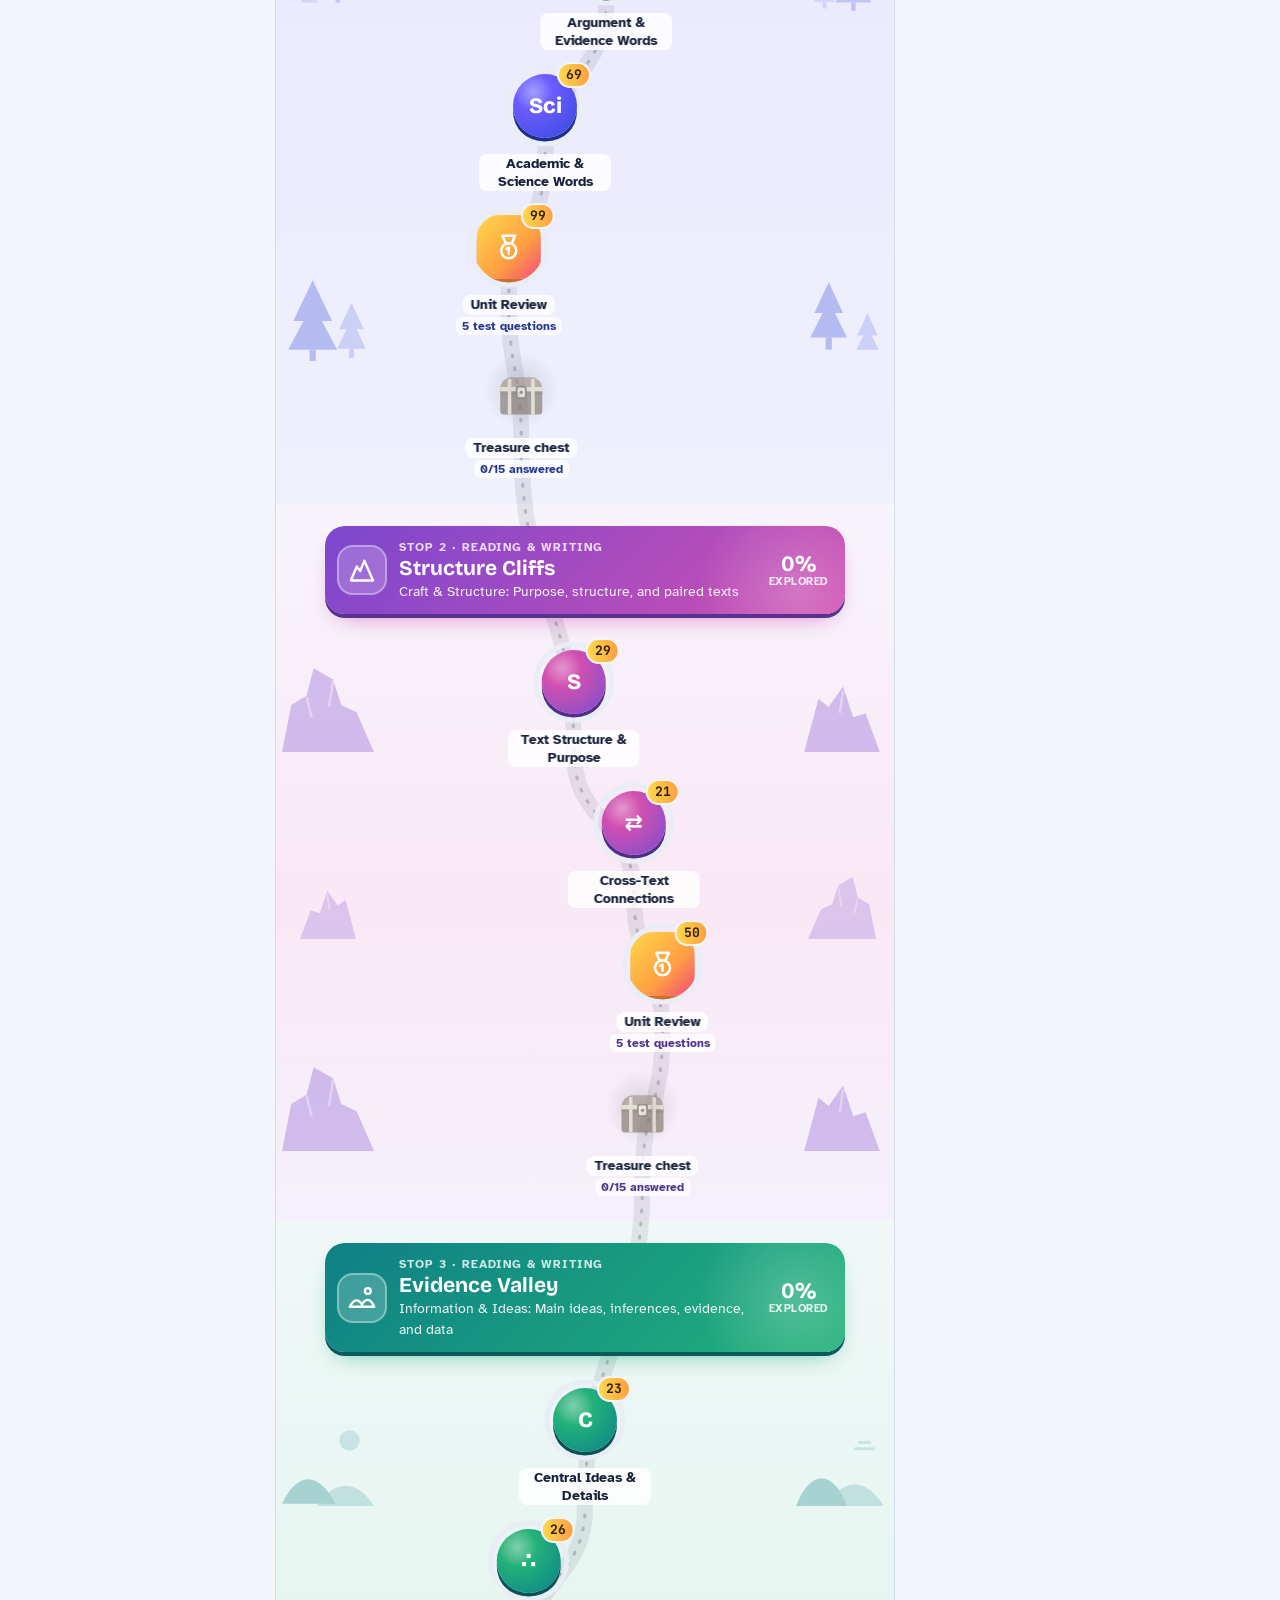
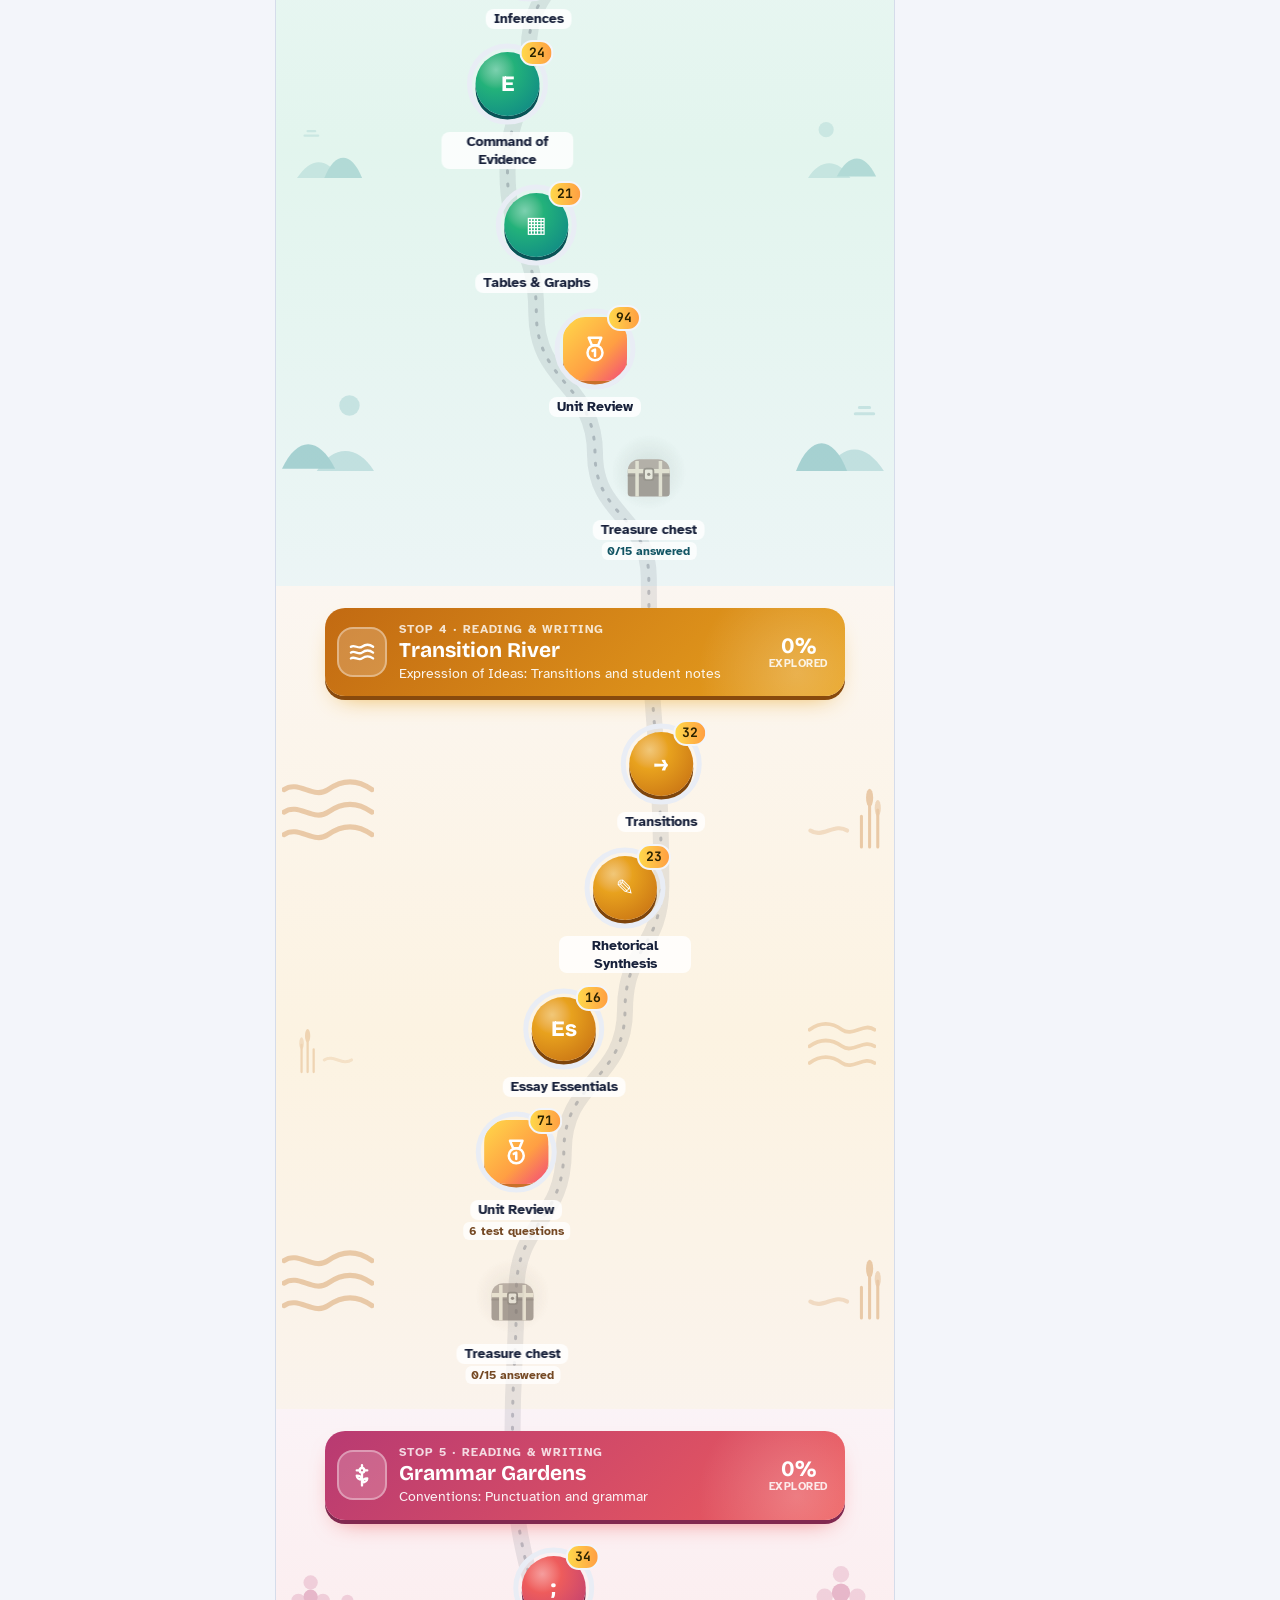
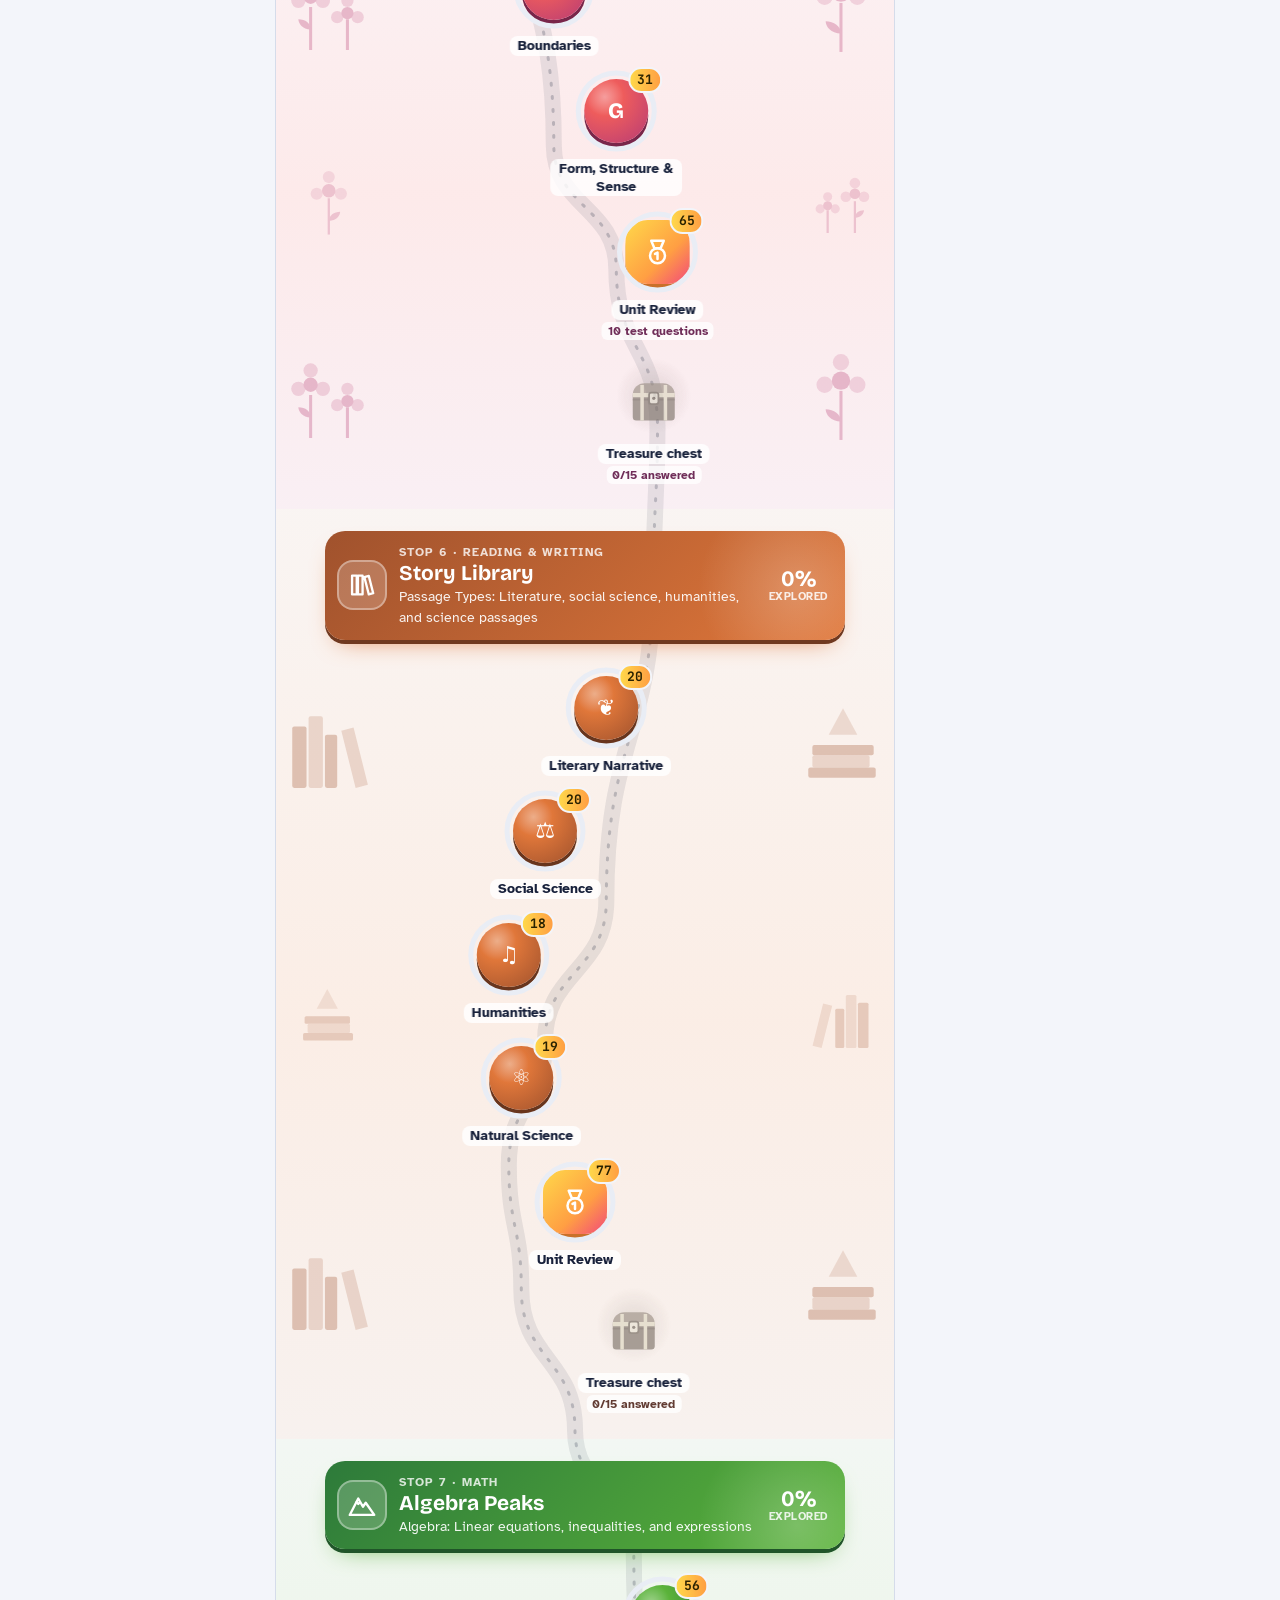
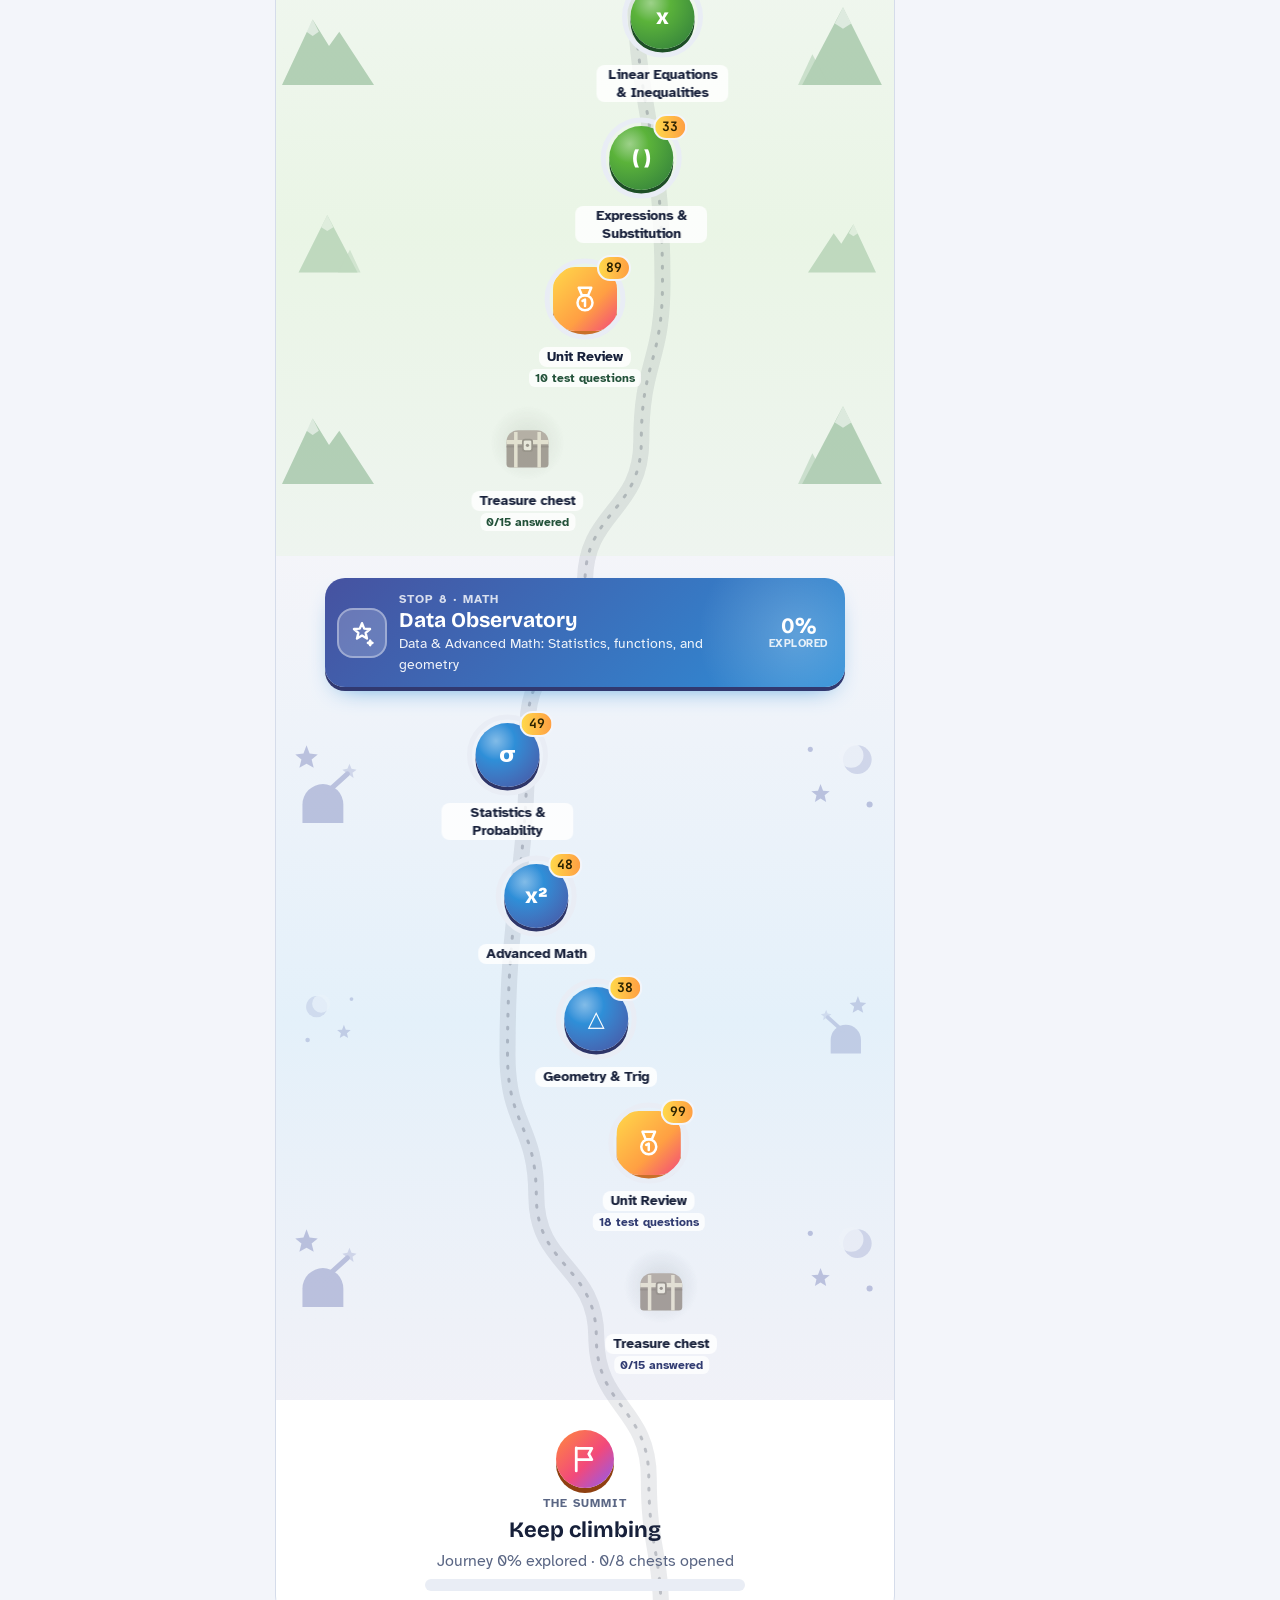
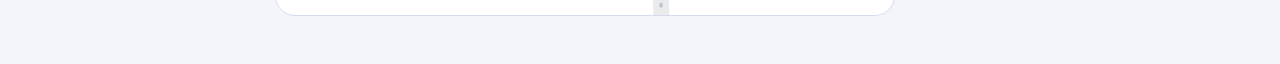
==== commit e3b20e22: "ACT how-to-solve guides for every question type 56 strategy cards across all 12 ACT skills: what the" ====
--- a/index.html
+++ b/index.html
@@ -28,6 +28,7 @@
 <script src="questions-hard.js"></script>
 <script src="questions-act.js"></script>
 <script src="questions-act2.js"></script>
+<script src="act-guides.js"></script>
 <script src="app.js"></script>
 <script src="fx.js"></script>
 </body>
--- a/styles.css
+++ b/styles.css
@@ -945,3 +945,12 @@
 .secreview { width: 100%; display: grid; gap: 8px; text-align: left; margin-top: 8px; }
 .secreview h2 { margin: 8px 0 0; }
 .secreview .passage { font-size: 15px; }
+
+/* ACT how-to-solve cards */
+.teach.guide { gap: 10px; }
+.teach.guide .guide-h { margin: 0; font-size: 22px; }
+.teach.guide .ebody { line-height: 1.6; font-size: 16px; }
+.teach.guide .ebody ul, .teach.guide .ebody ol { padding-left: 20px; margin: 6px 0; }
+.teach.guide .ebody li { margin: 5px 0; }
+.teach.guide .passage { margin: 6px 0; }
+.teach.guide .etable td, .teach.guide .etable th { font-size: 14px; }
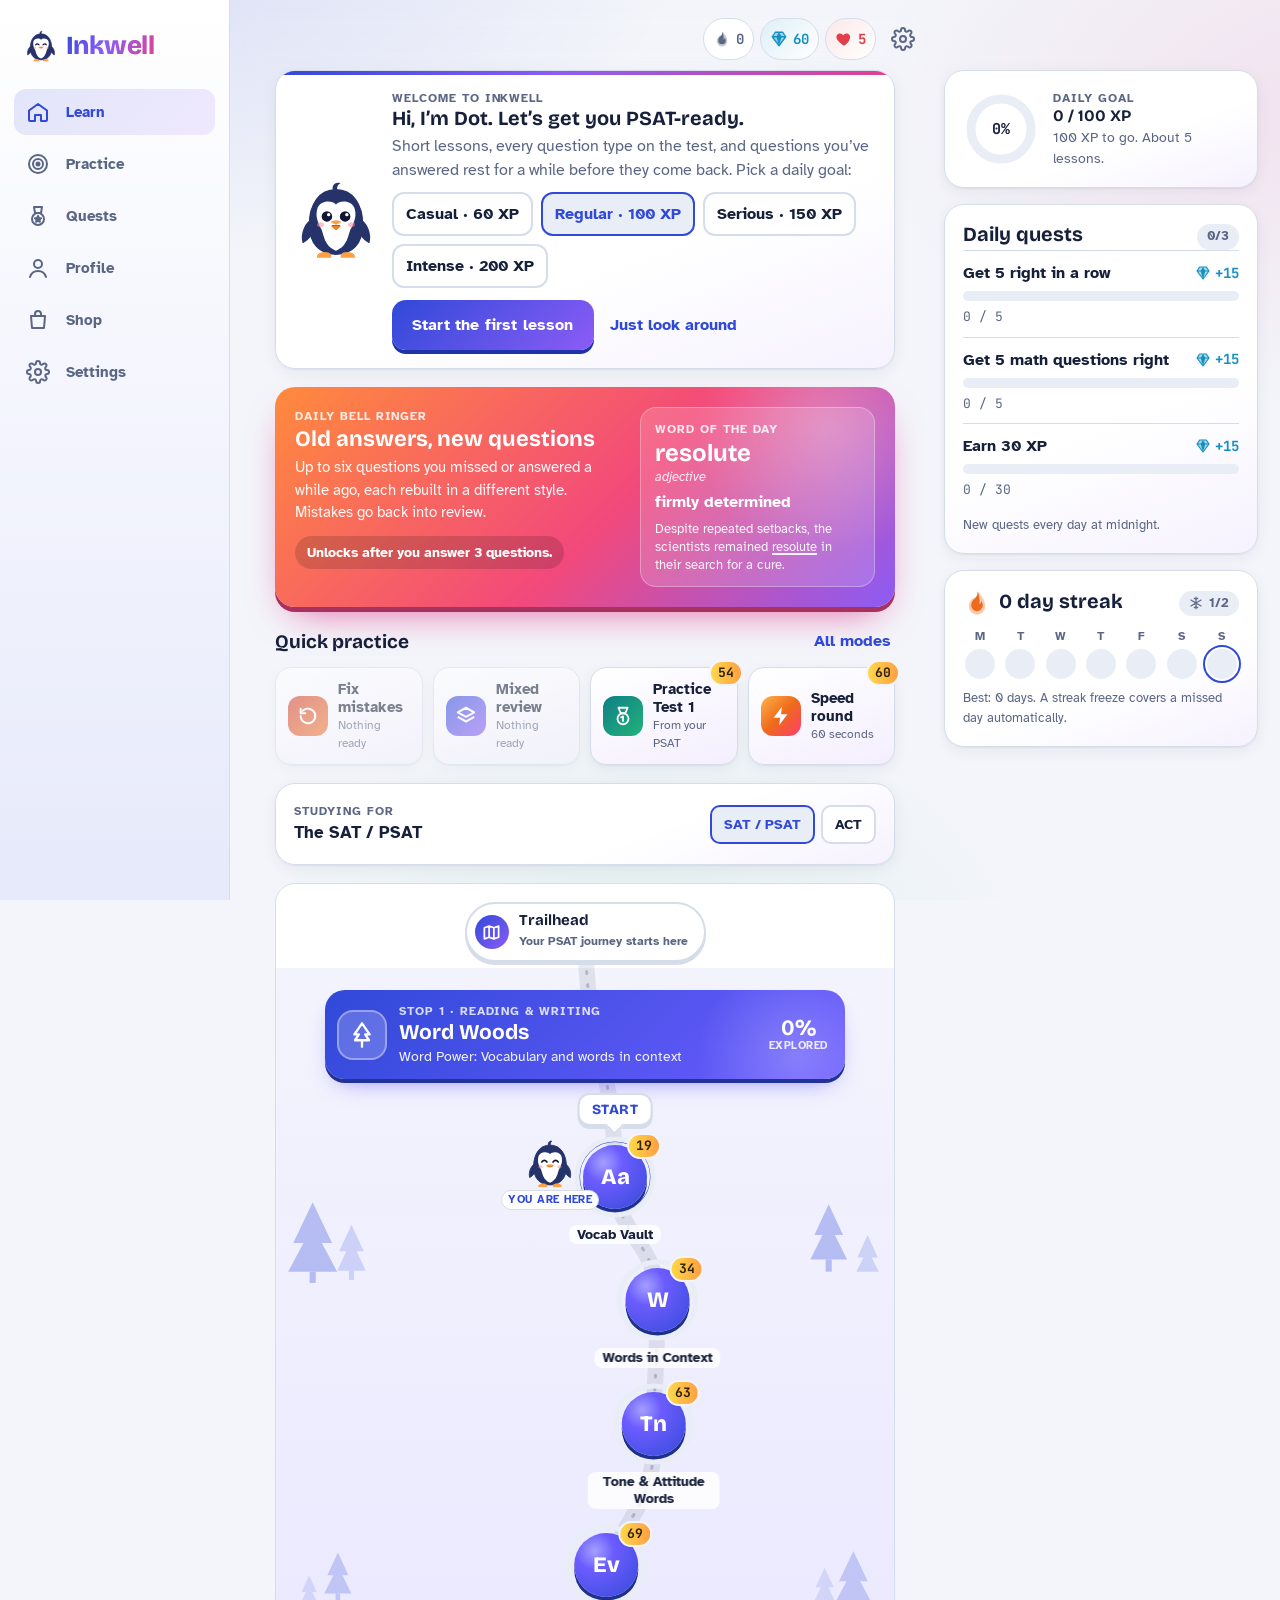
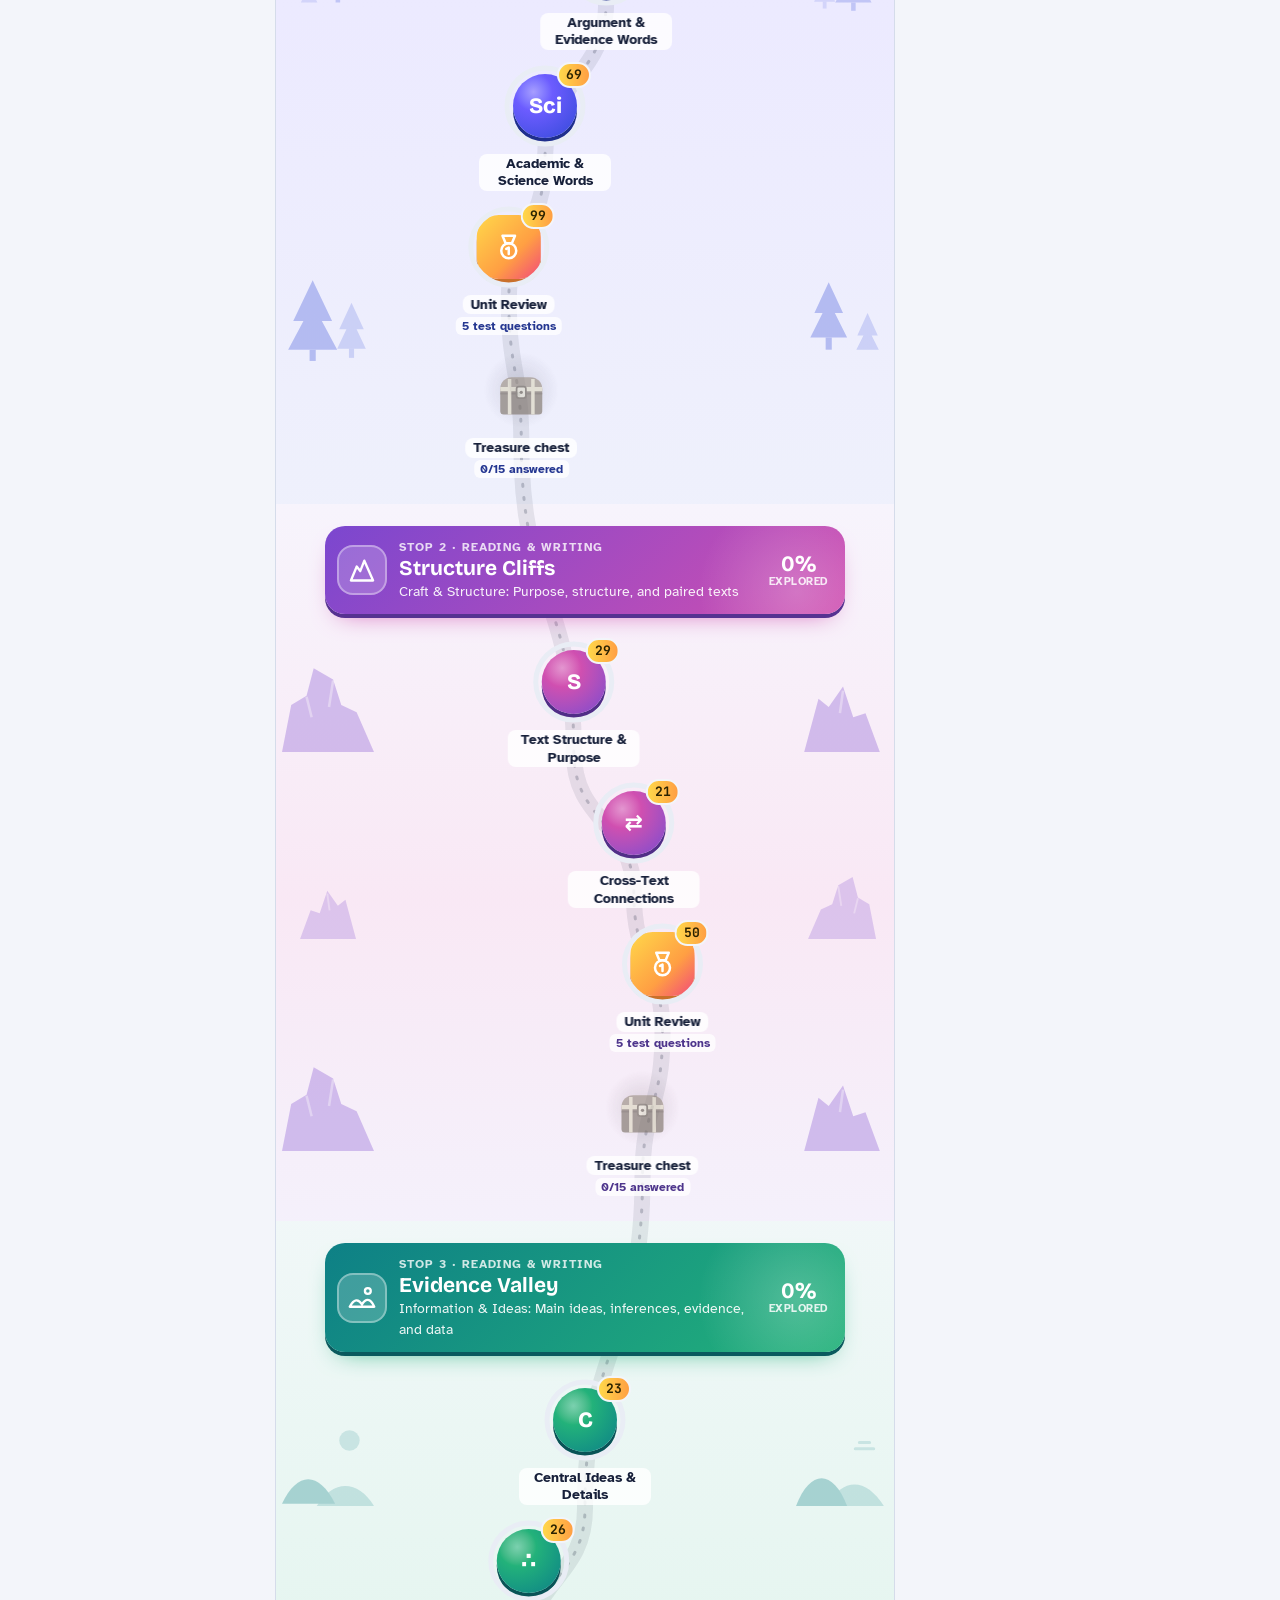
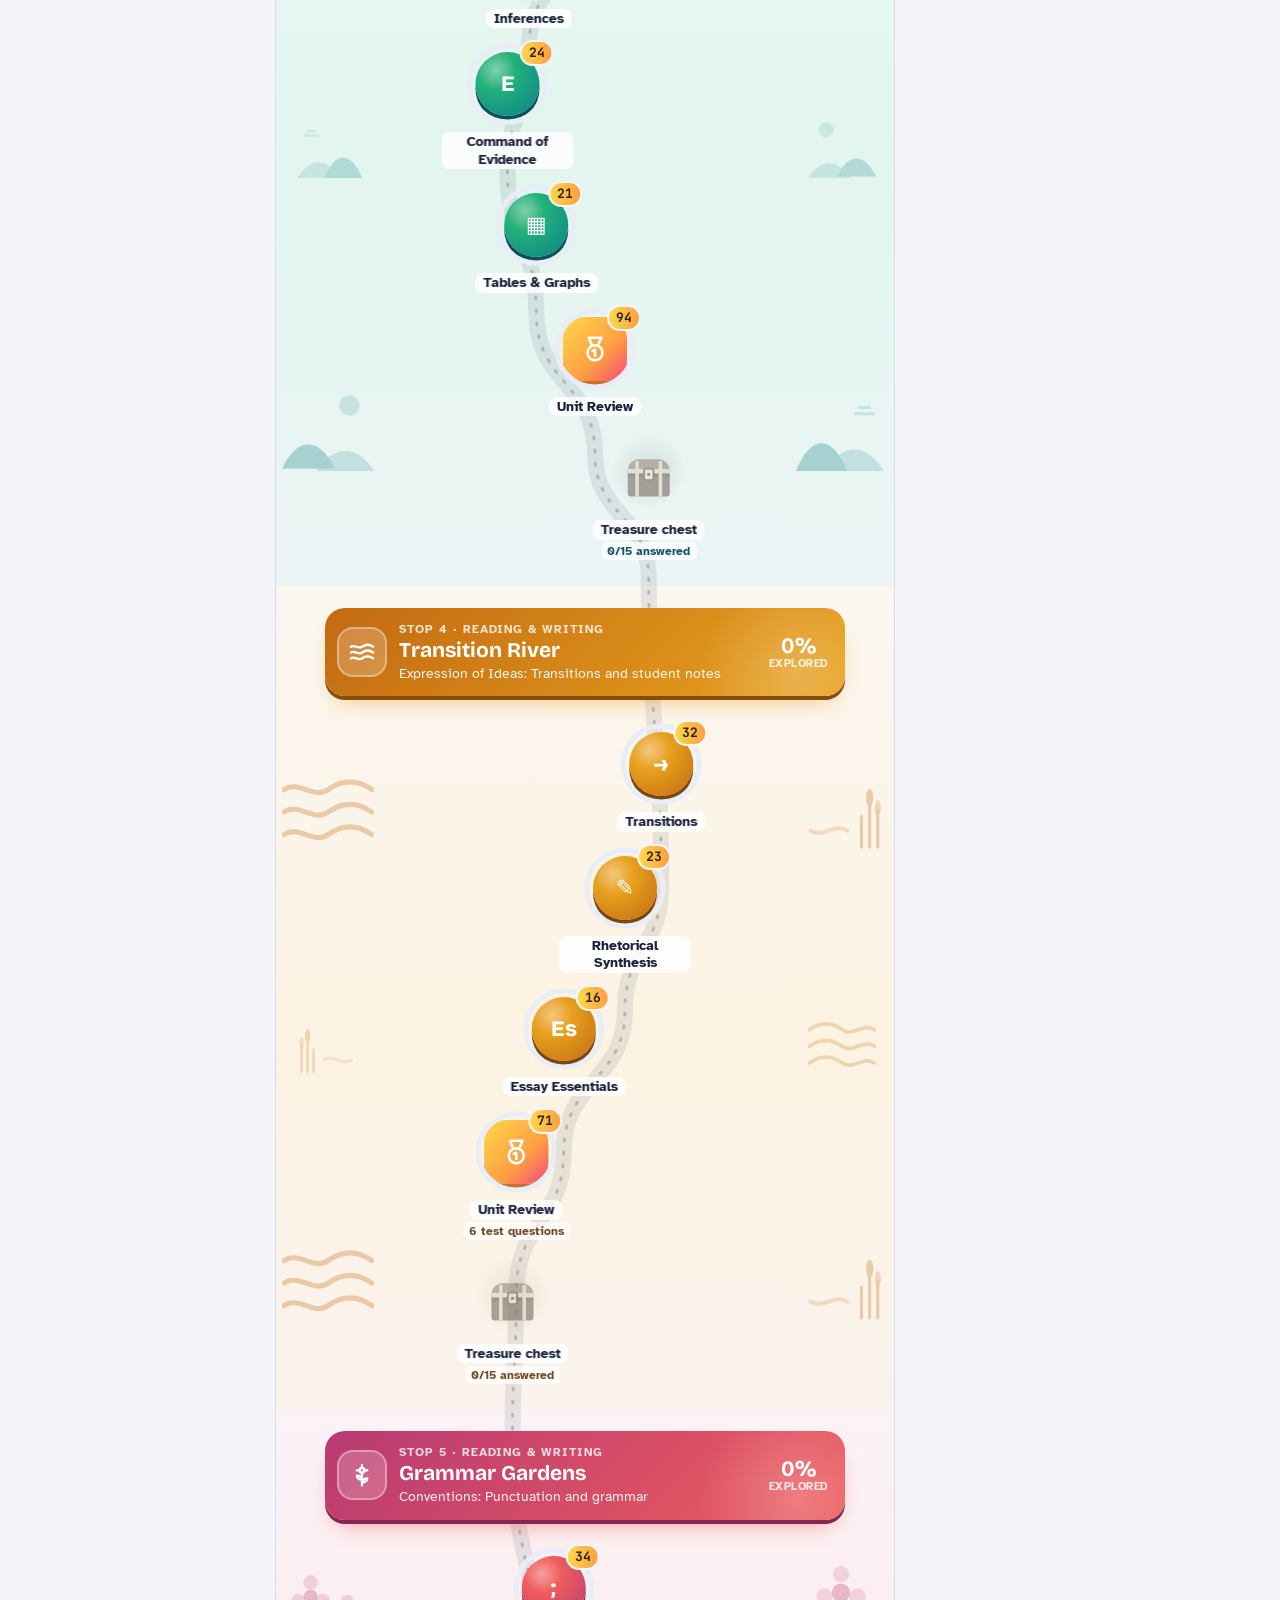
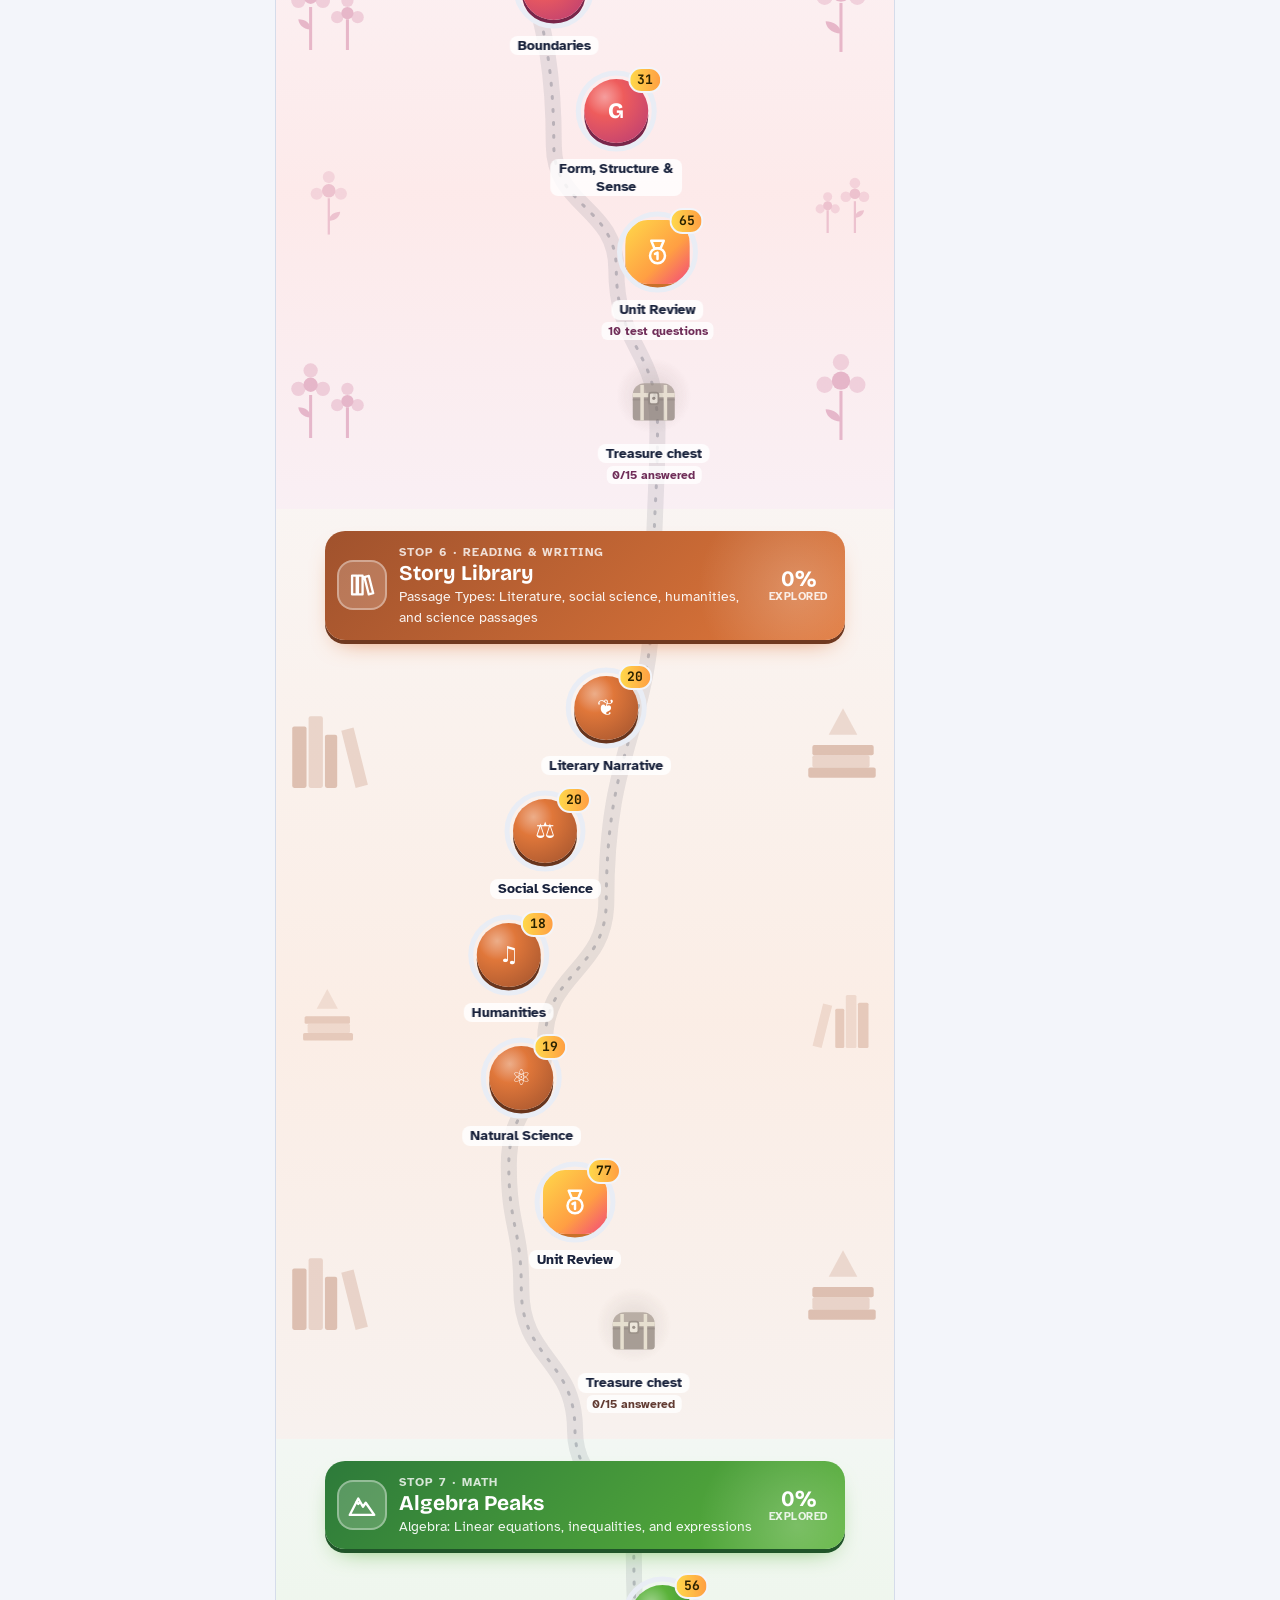
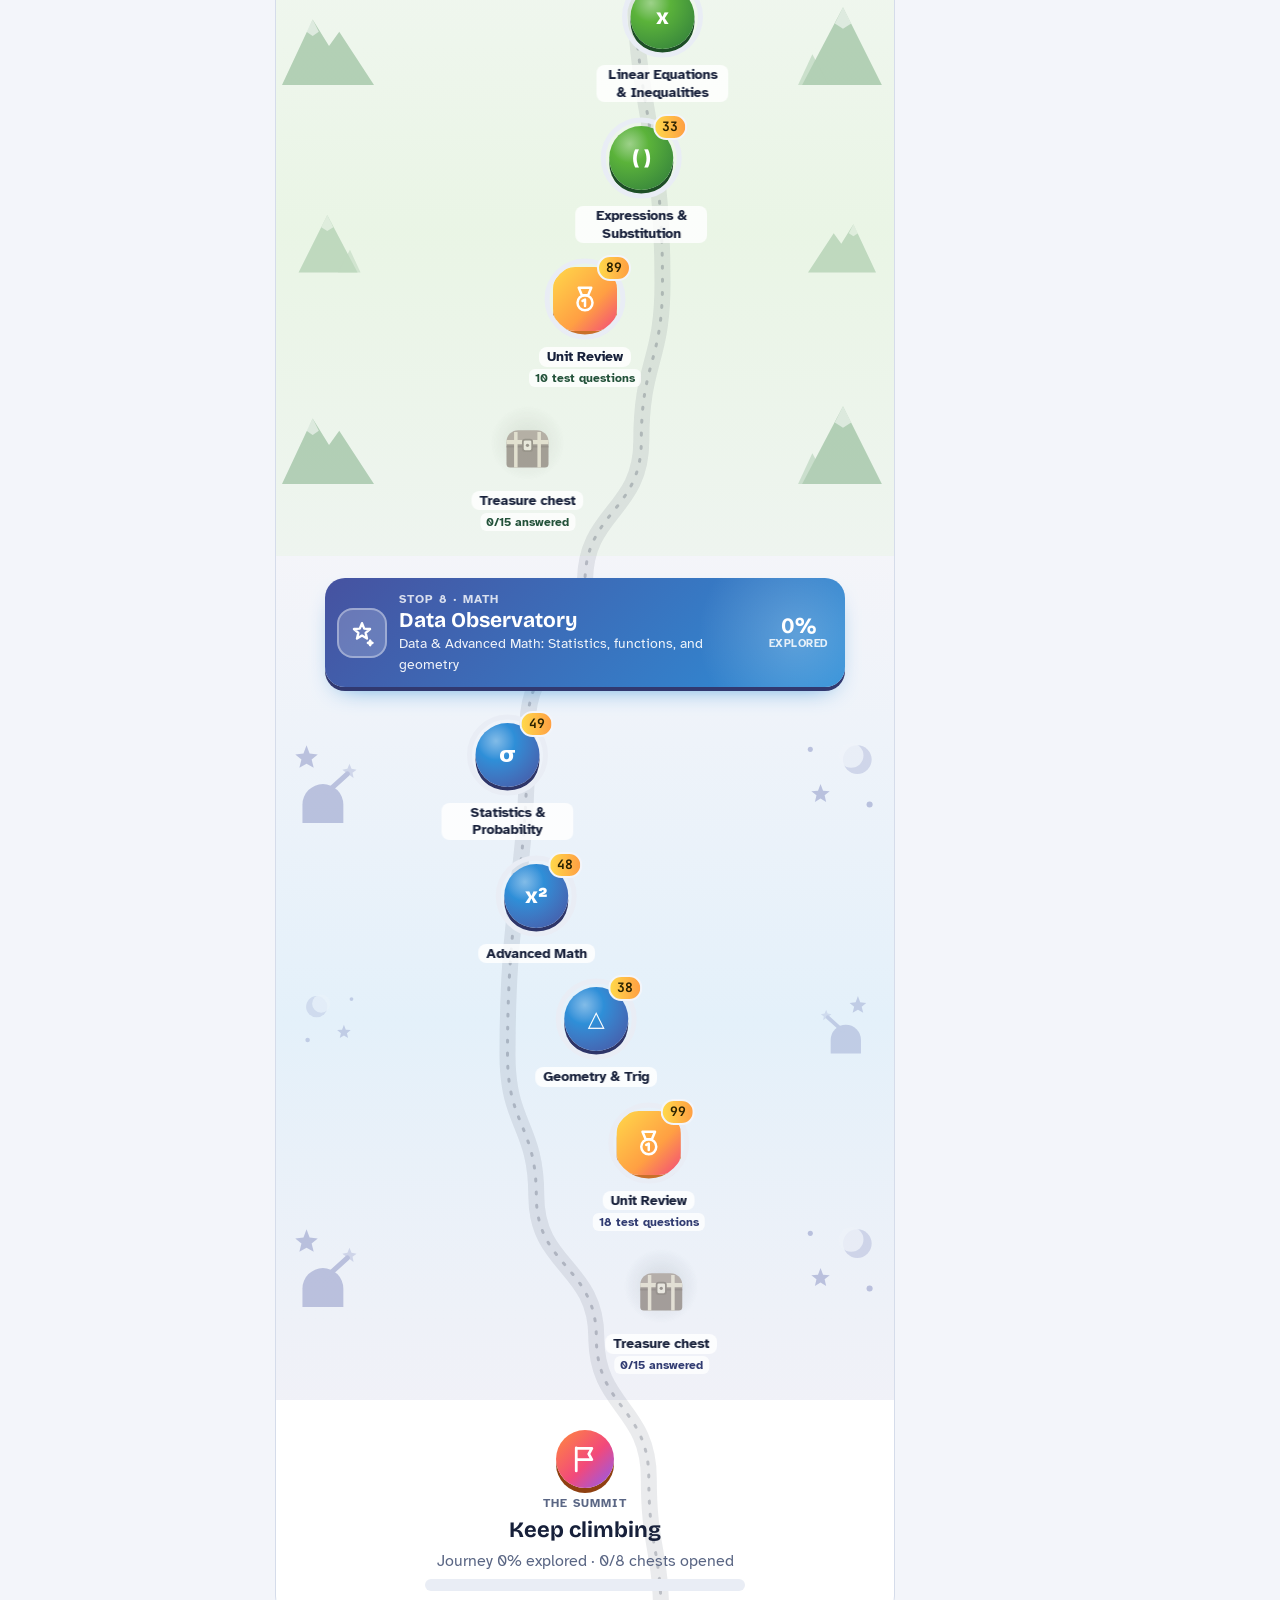
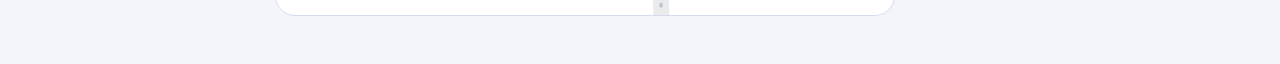
==== commit 915053ab: "Word check before lessons; teach unknown words first - New vocab-glossary.js: 72 more words (from Vo" ====
--- a/index.html
+++ b/index.html
@@ -24,6 +24,7 @@
 <script src="questions-extra.js"></script>
 <script src="vocab.js"></script>
 <script src="vocab-variants.js"></script>
+<script src="vocab-glossary.js"></script>
 <script src="essay.js"></script>
 <script src="questions-hard.js"></script>
 <script src="questions-act.js"></script>
--- a/styles.css
+++ b/styles.css
@@ -954,3 +954,8 @@
 .teach.guide .ebody li { margin: 5px 0; }
 .teach.guide .passage { margin: 6px 0; }
 .teach.guide .etable td, .teach.guide .etable th { font-size: 14px; }
+
+/* Word check */
+.wclist { display: grid; gap: 8px; }
+.wcrow { display: flex; justify-content: space-between; align-items: center; gap: 10px; flex-wrap: wrap; padding: 10px 12px; border: 1px solid var(--line); border-radius: 12px; background: var(--surface); }
+.wcrow b { font-size: 18px; }
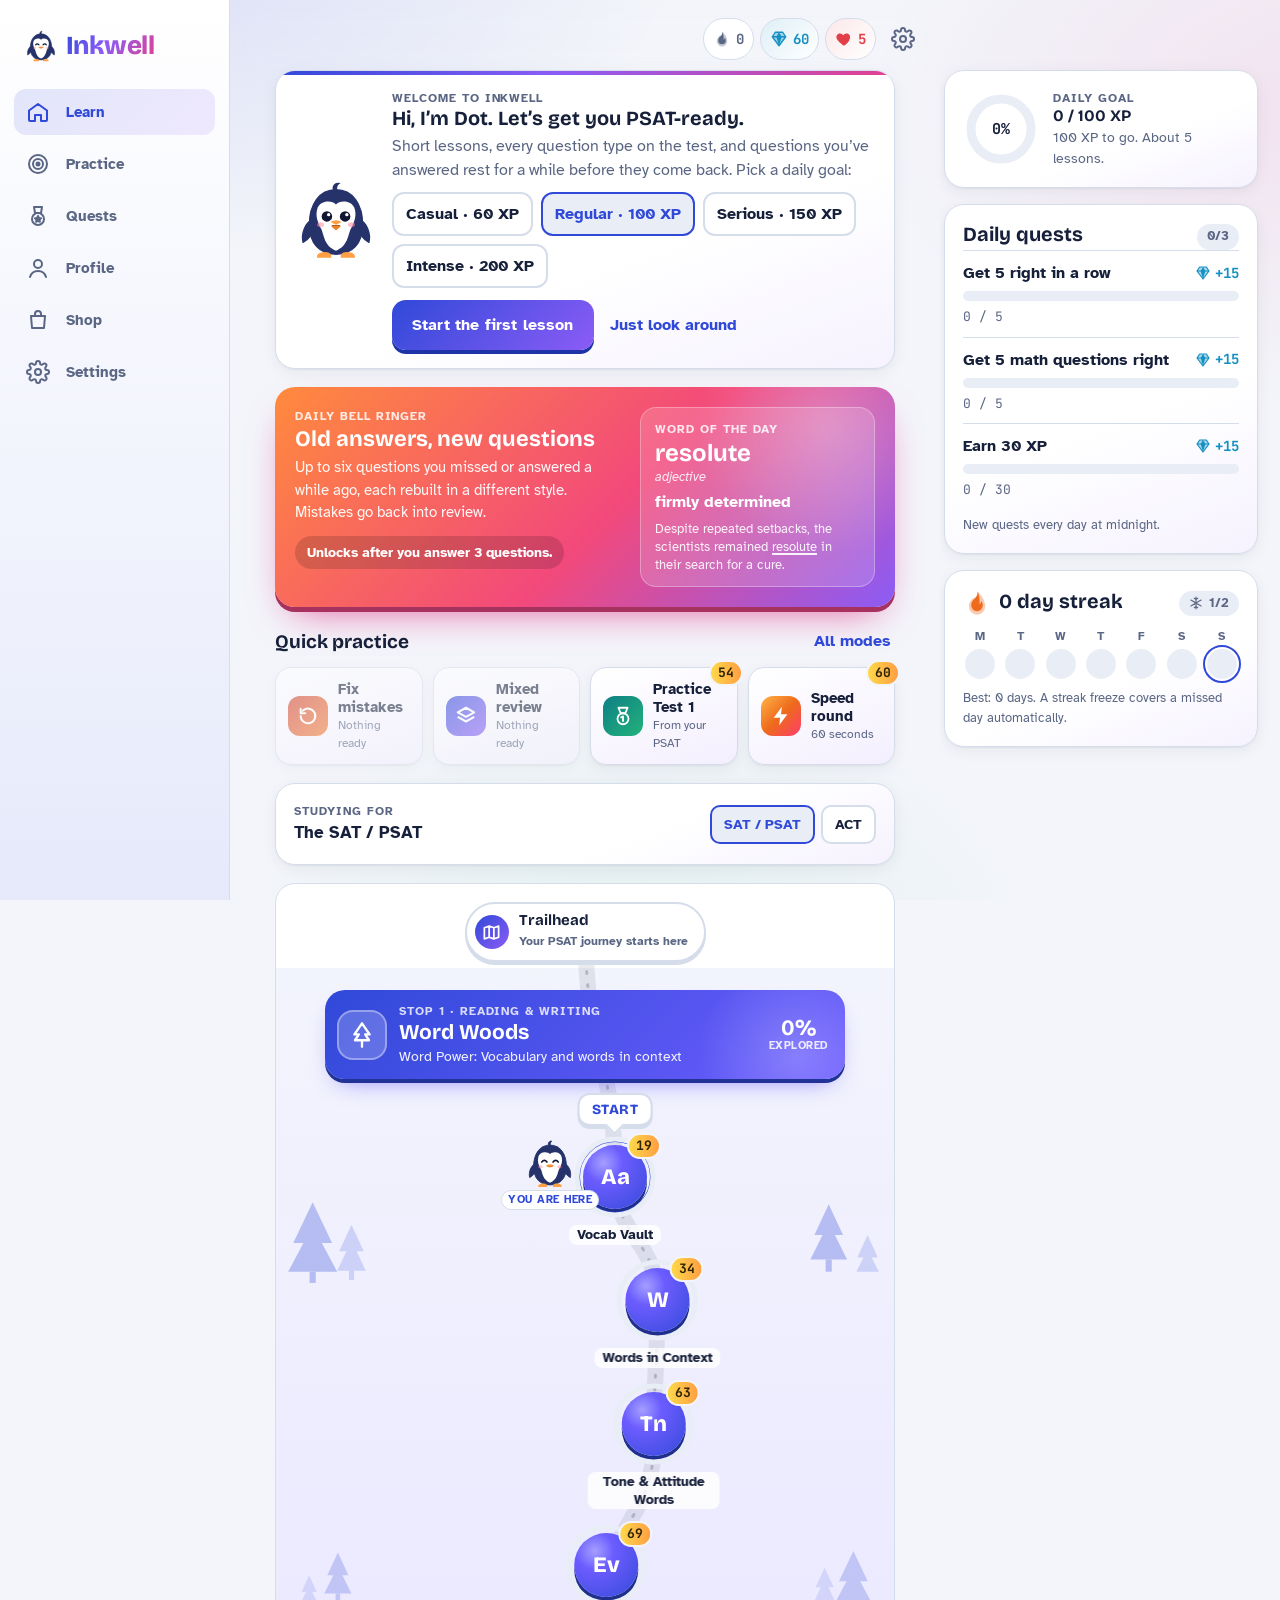
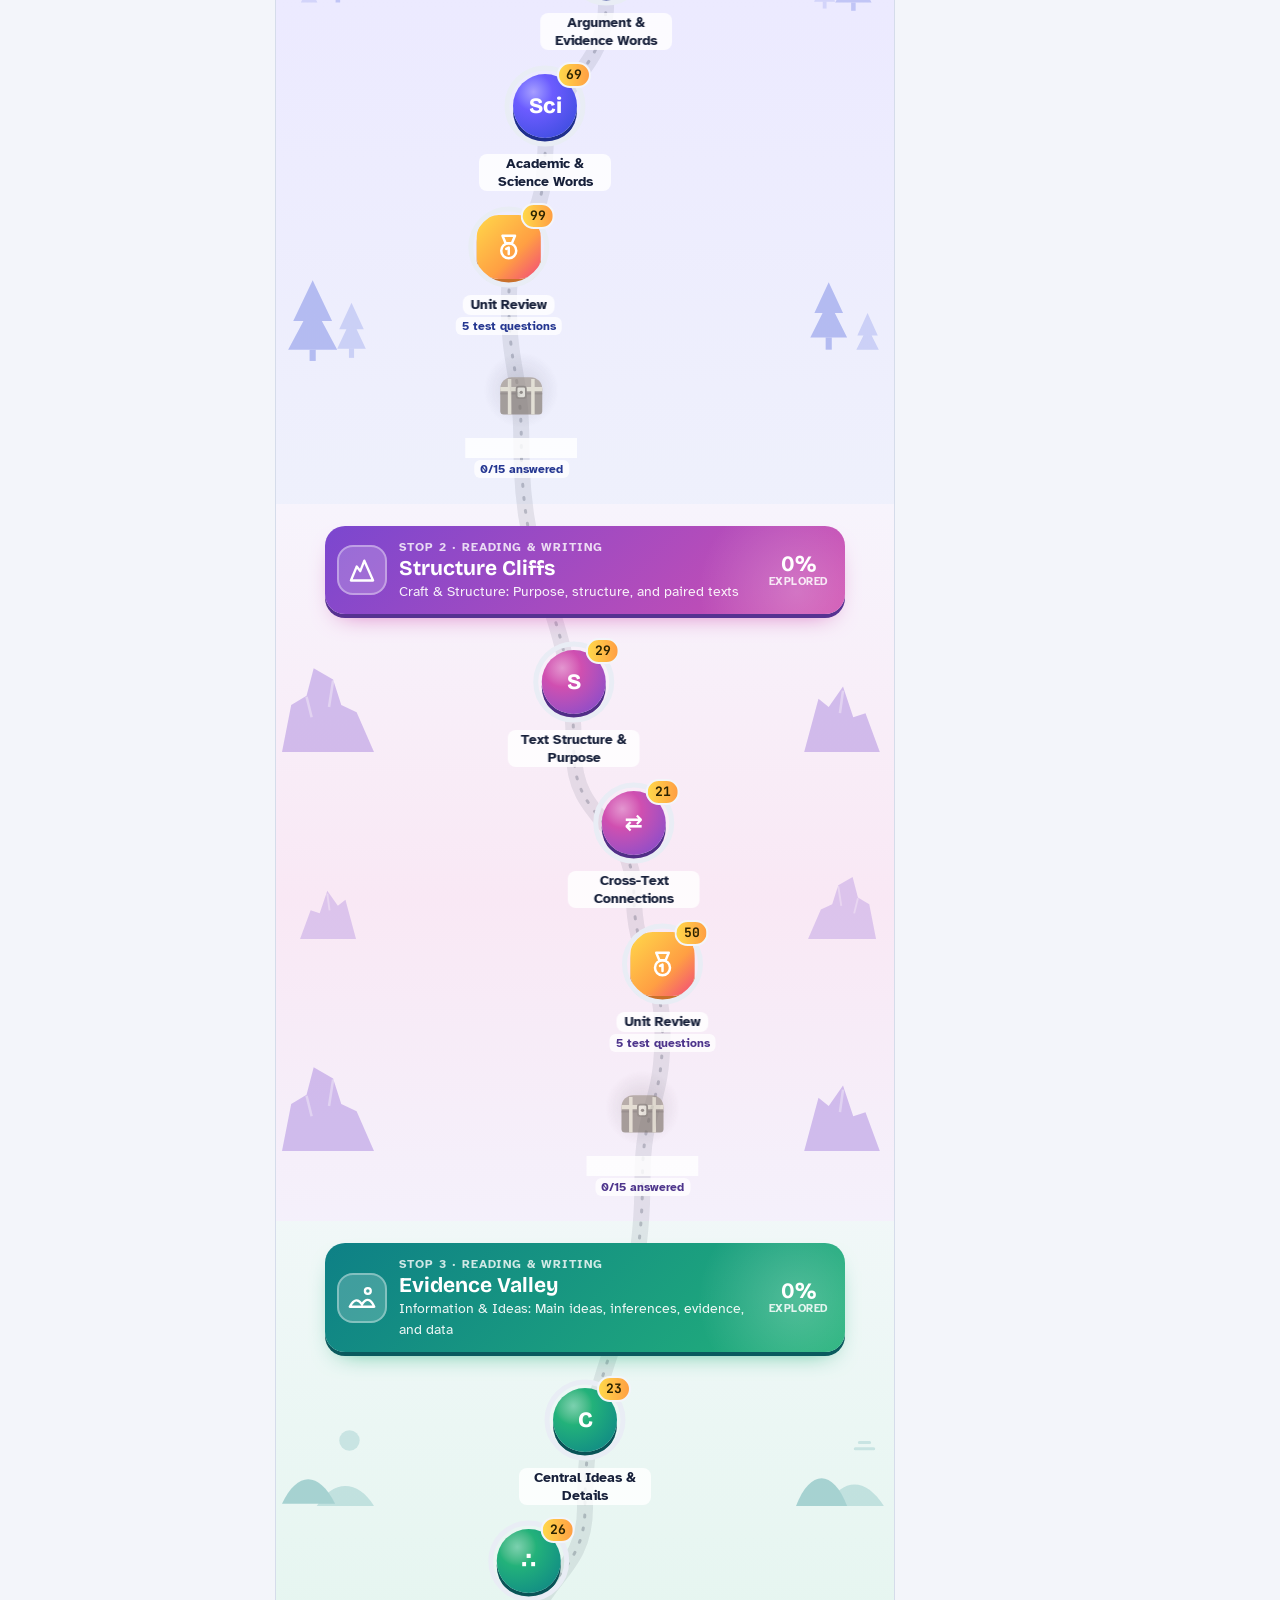
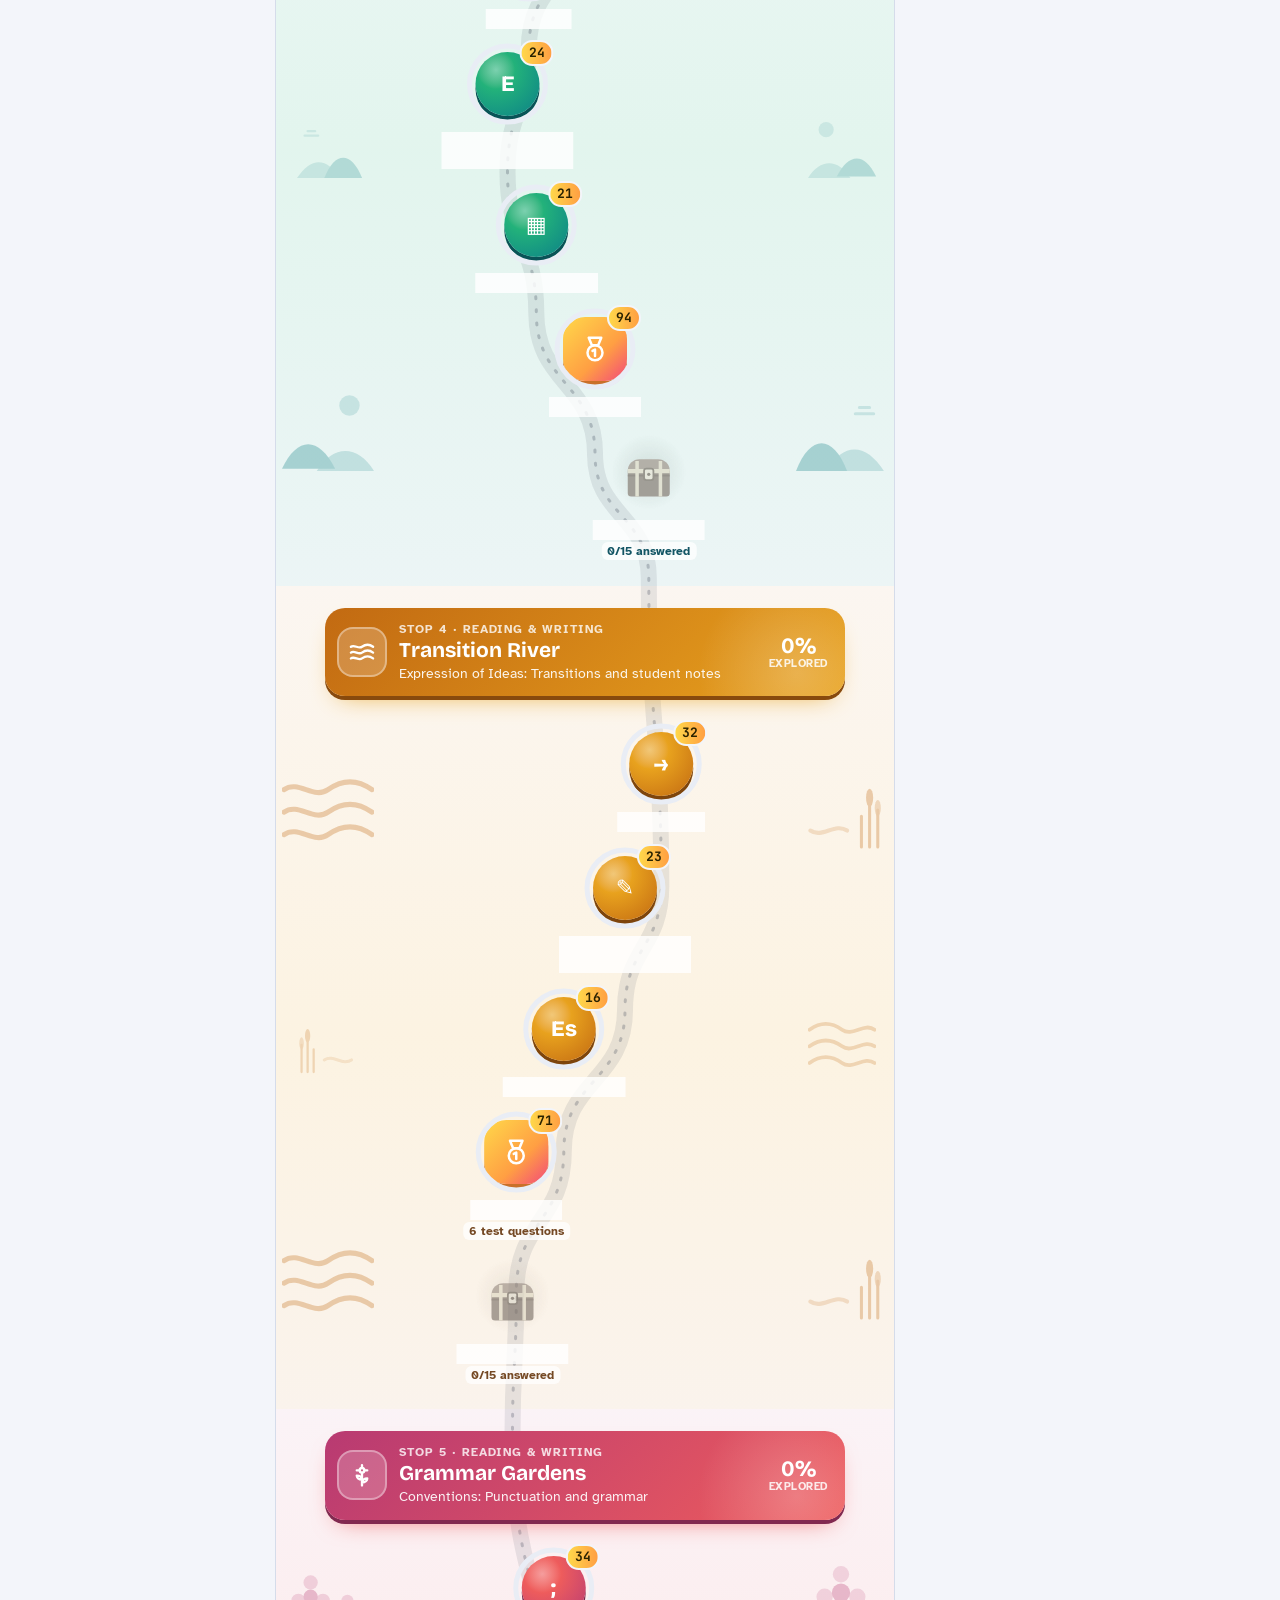
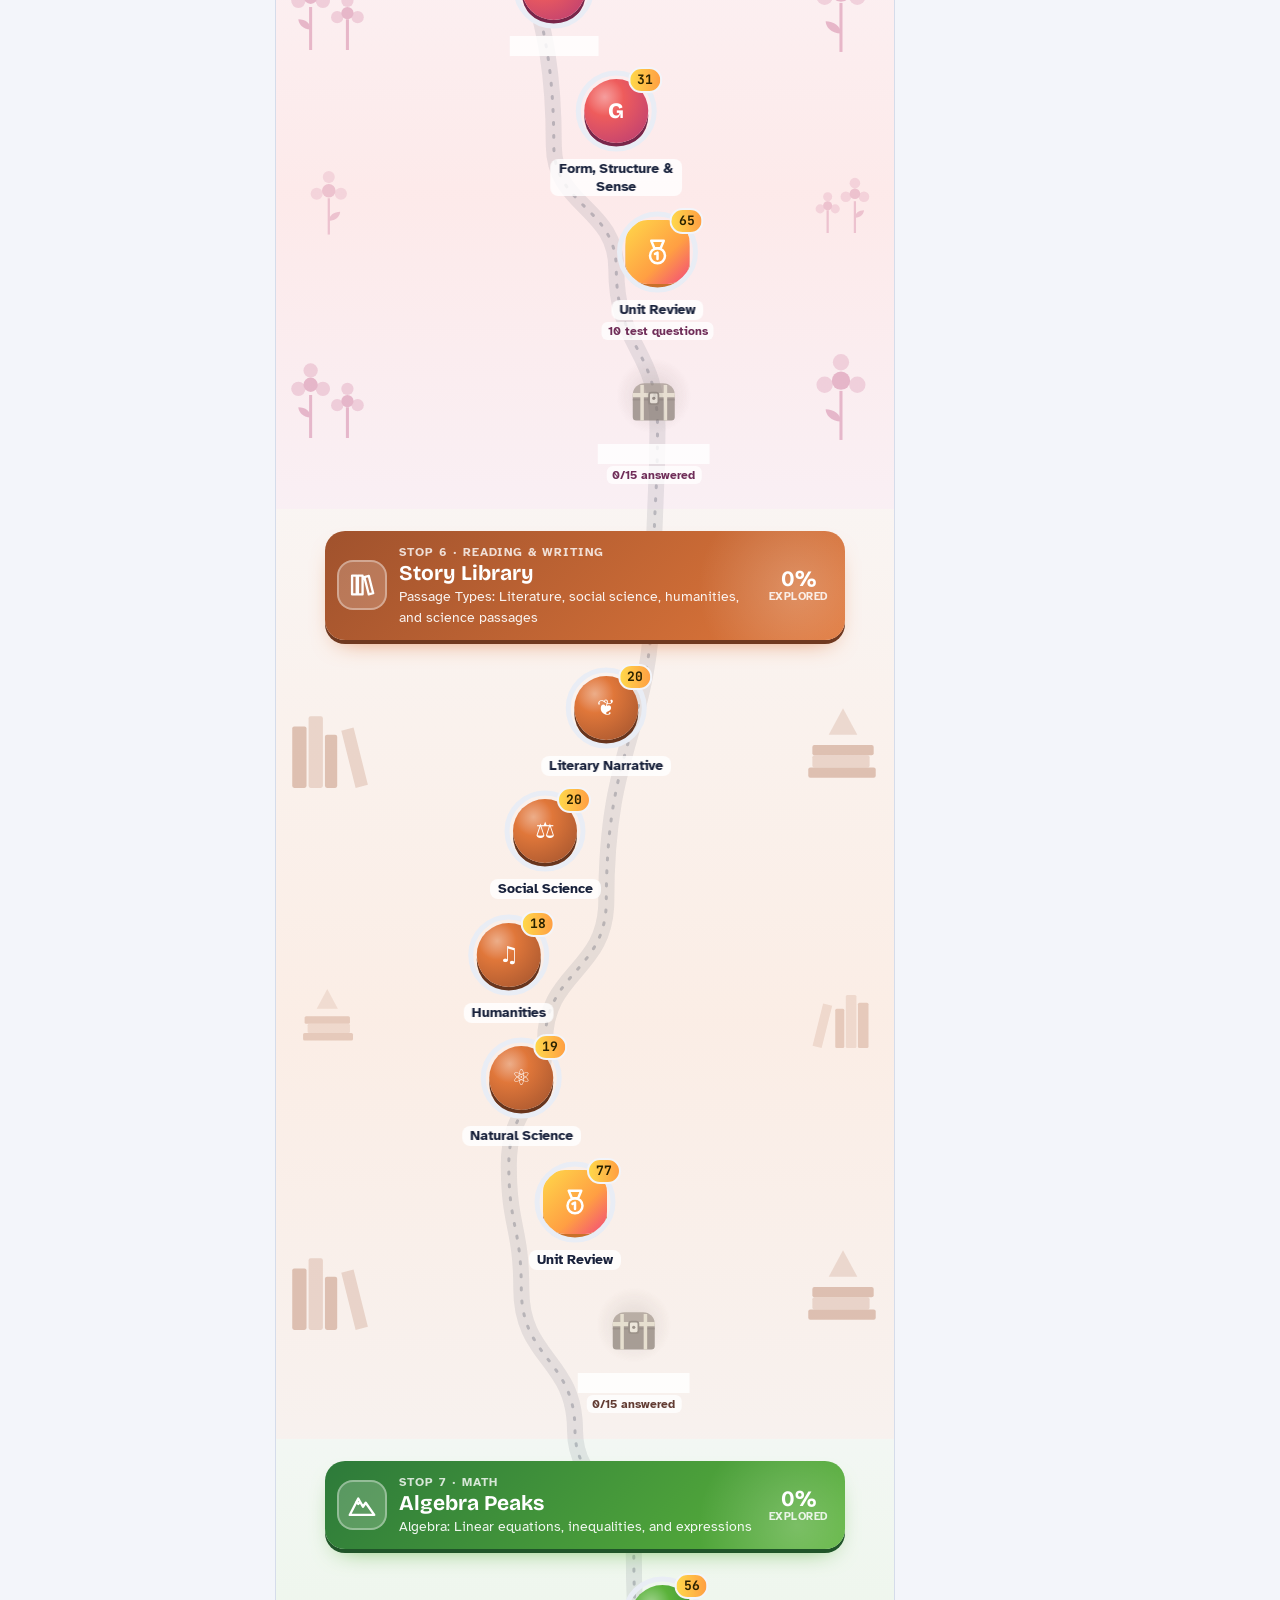
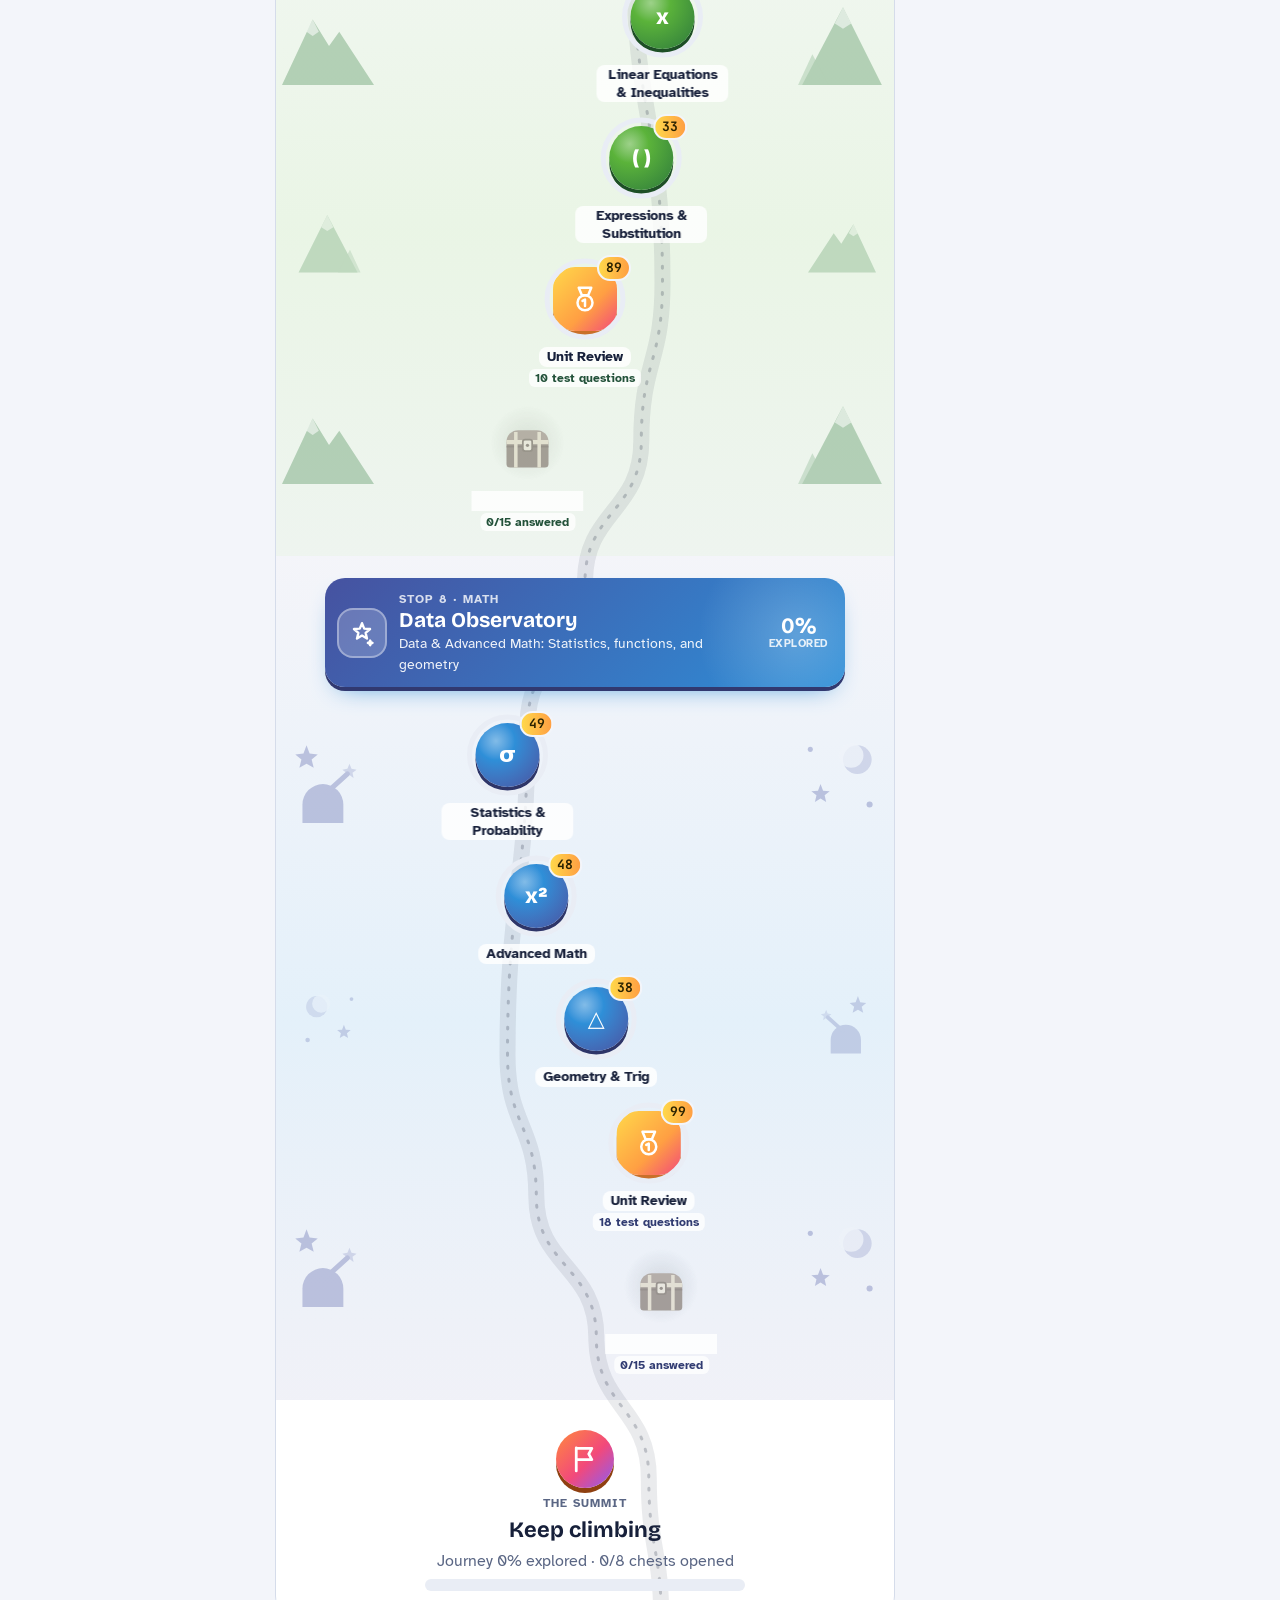
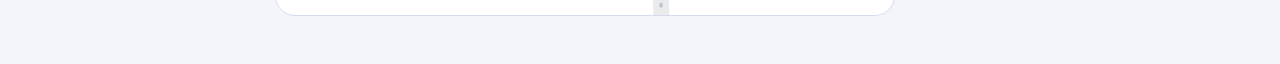
==== commit da35a207: "Second wording for every question - questions-alt.js: a reworded version of all 730 non-vocab questi" ====
--- a/index.html
+++ b/index.html
@@ -29,6 +29,7 @@
 <script src="questions-hard.js"></script>
 <script src="questions-act.js"></script>
 <script src="questions-act2.js"></script>
+<script src="questions-alt.js"></script>
 <script src="act-guides.js"></script>
 <script src="app.js"></script>
 <script src="fx.js"></script>
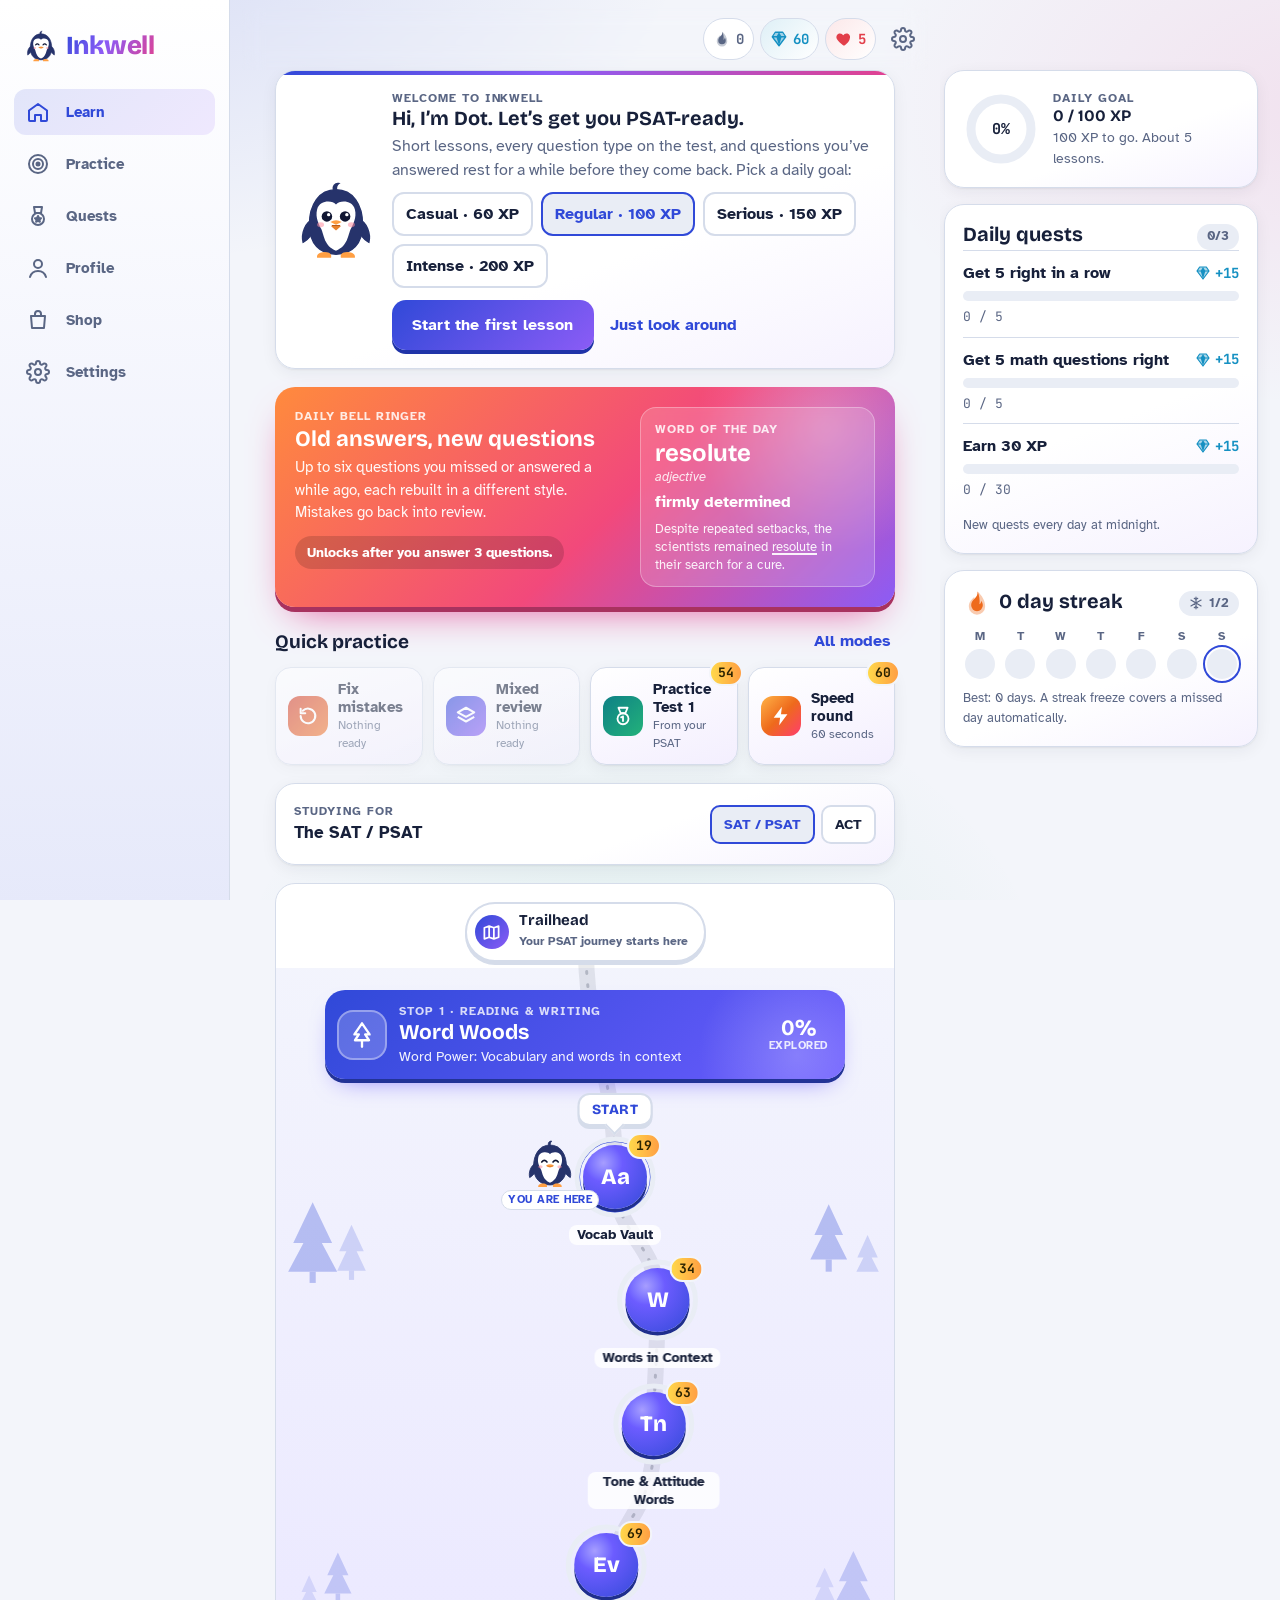
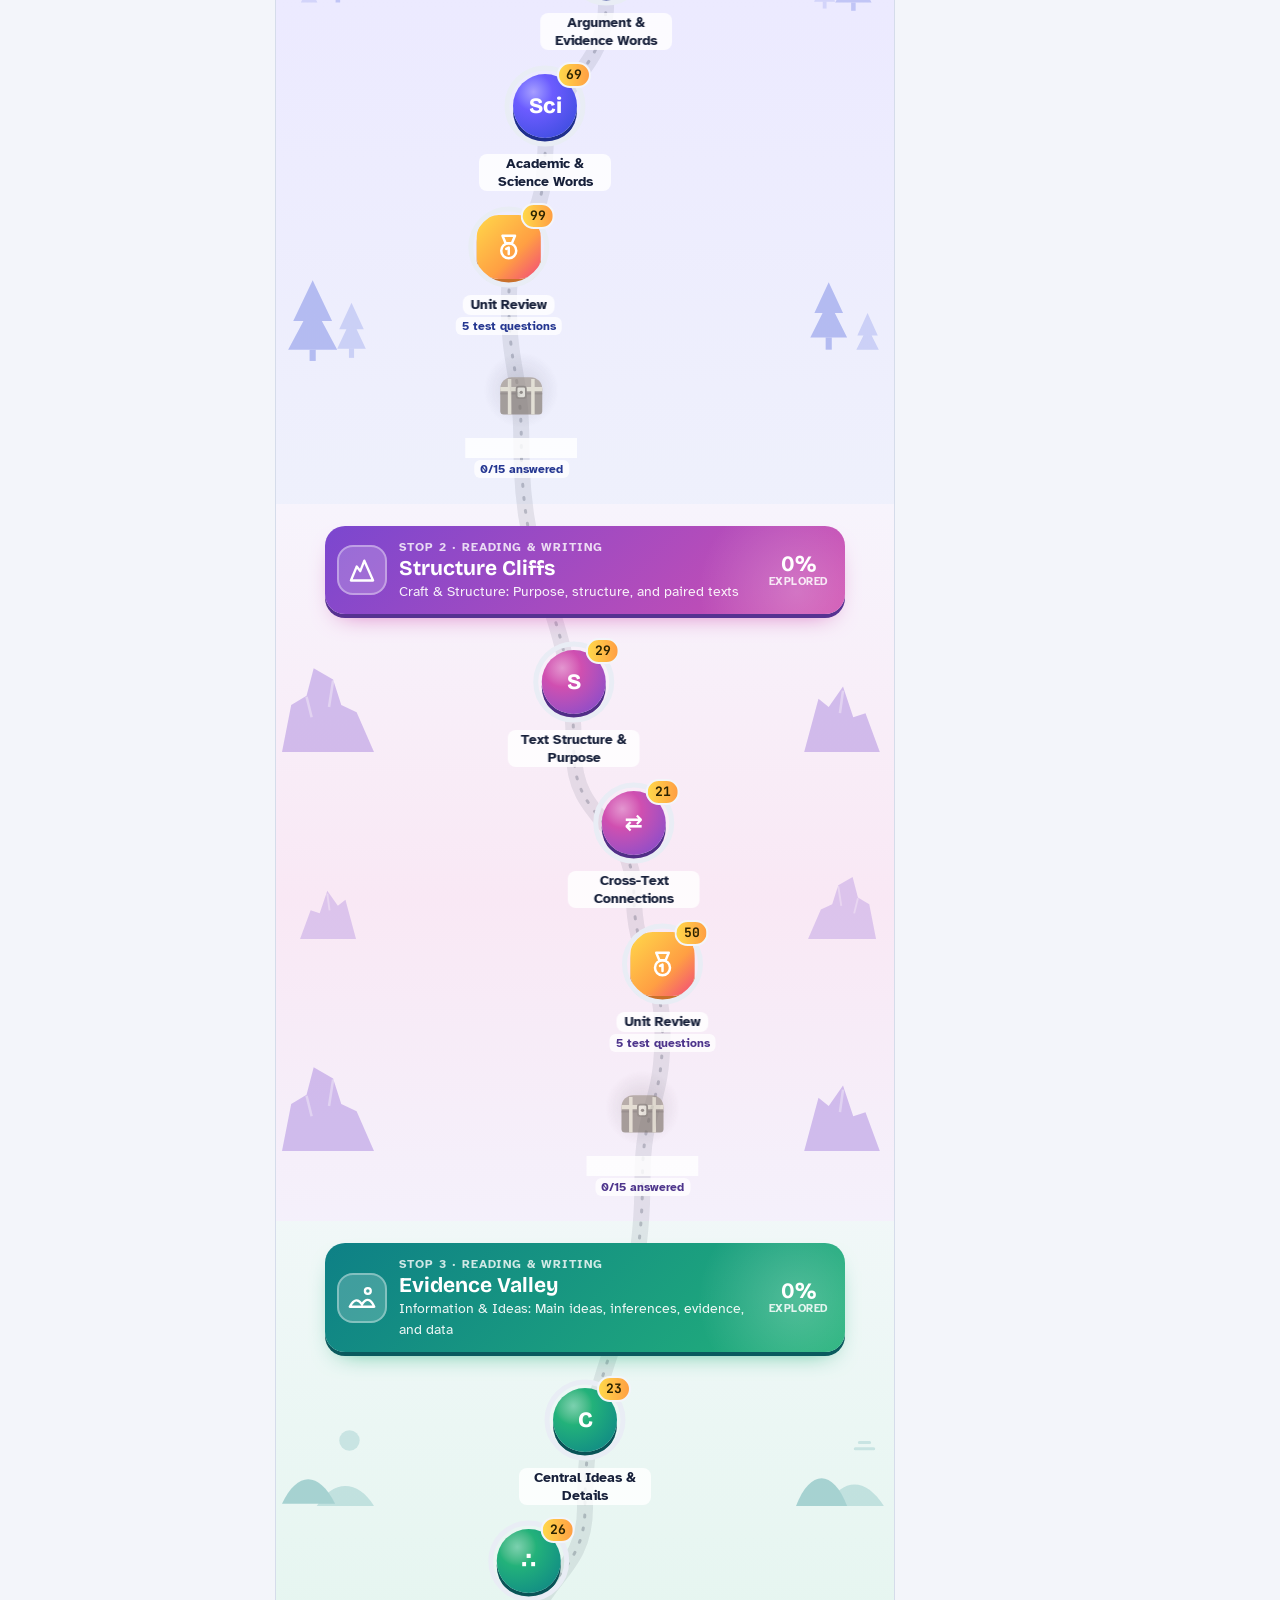
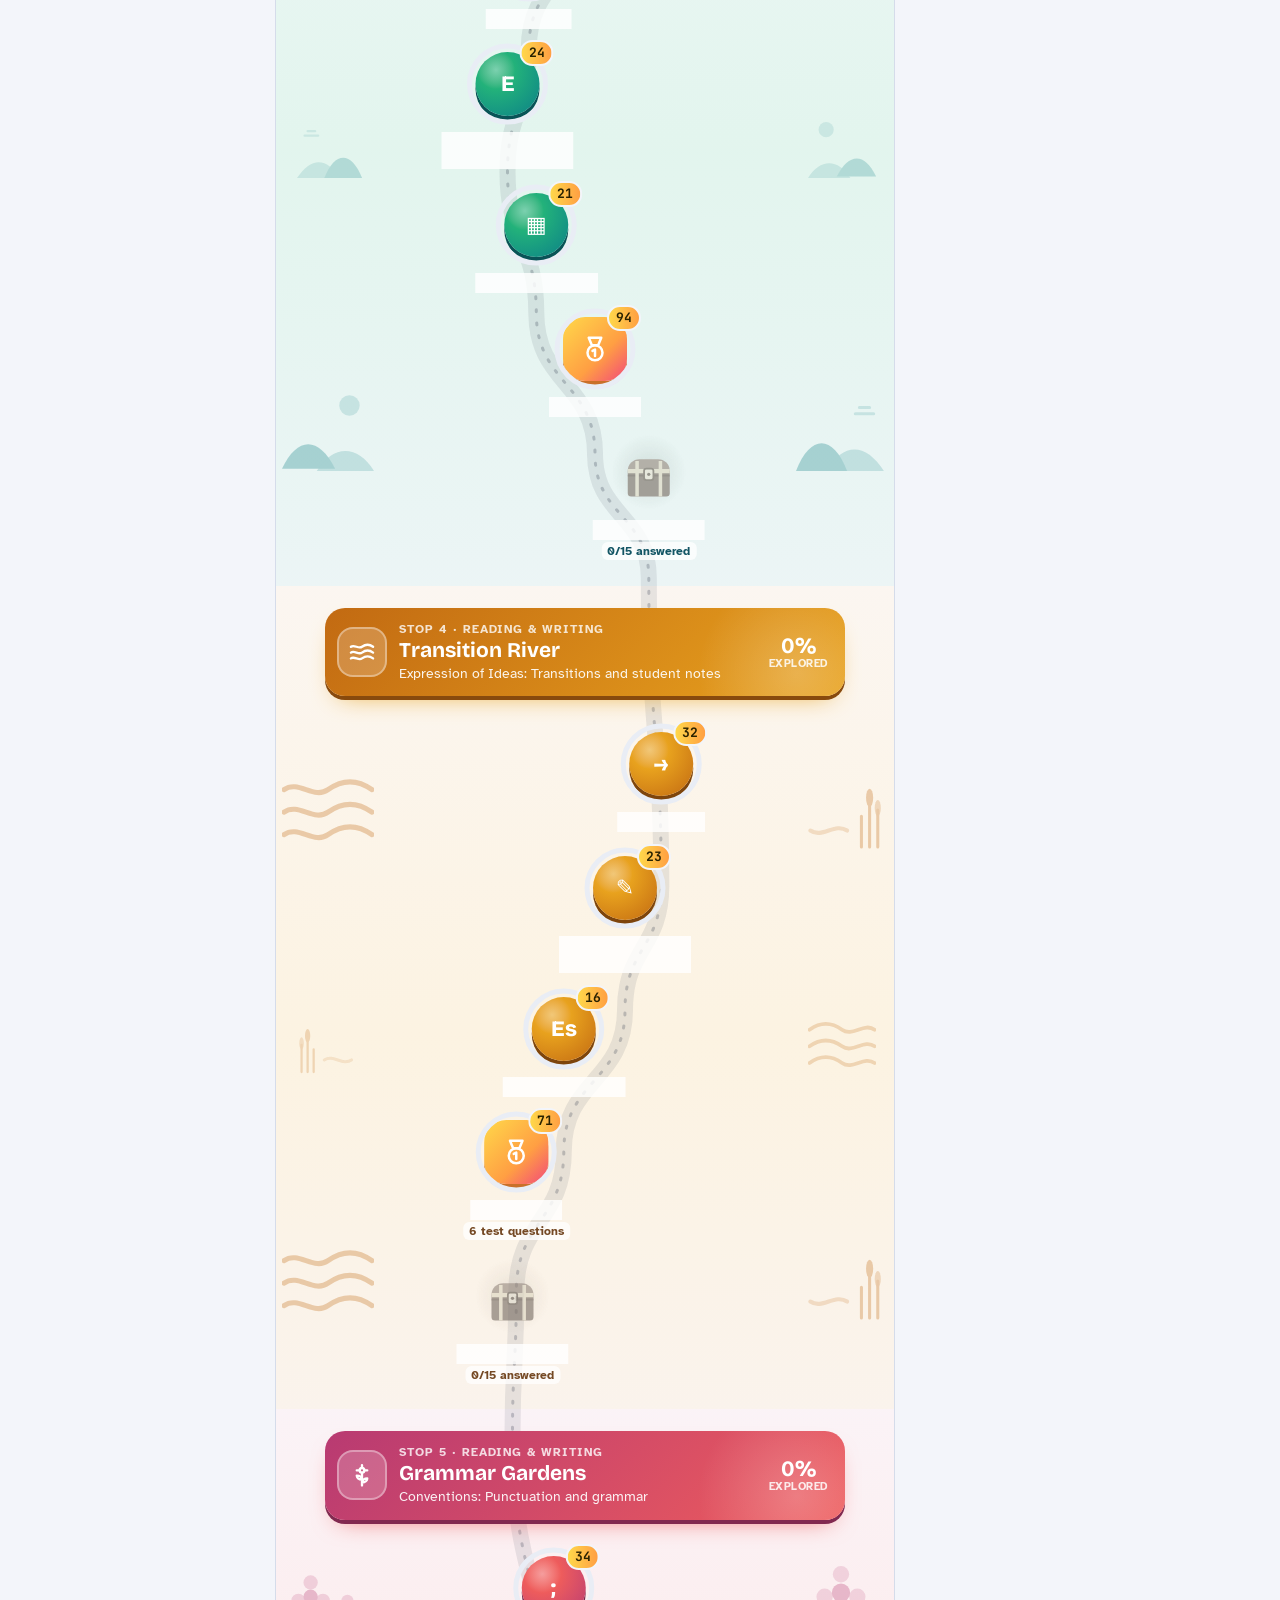
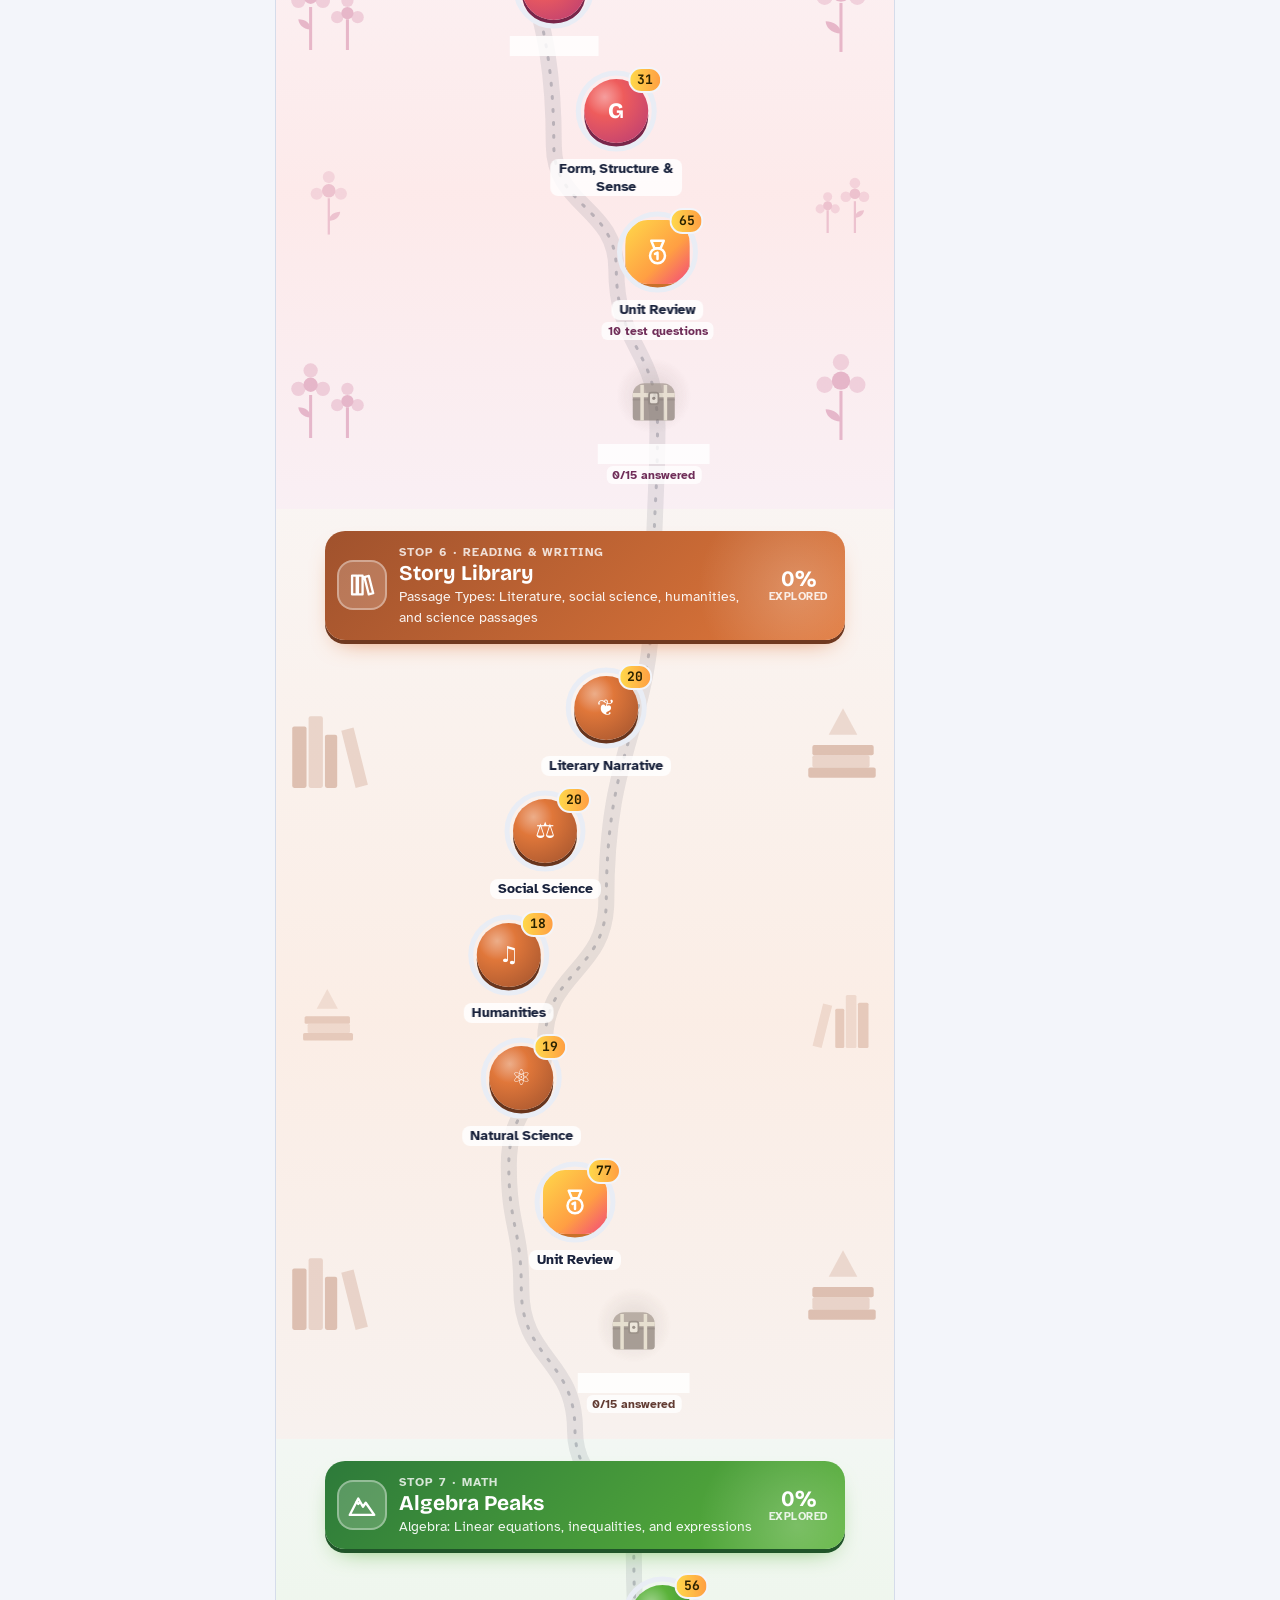
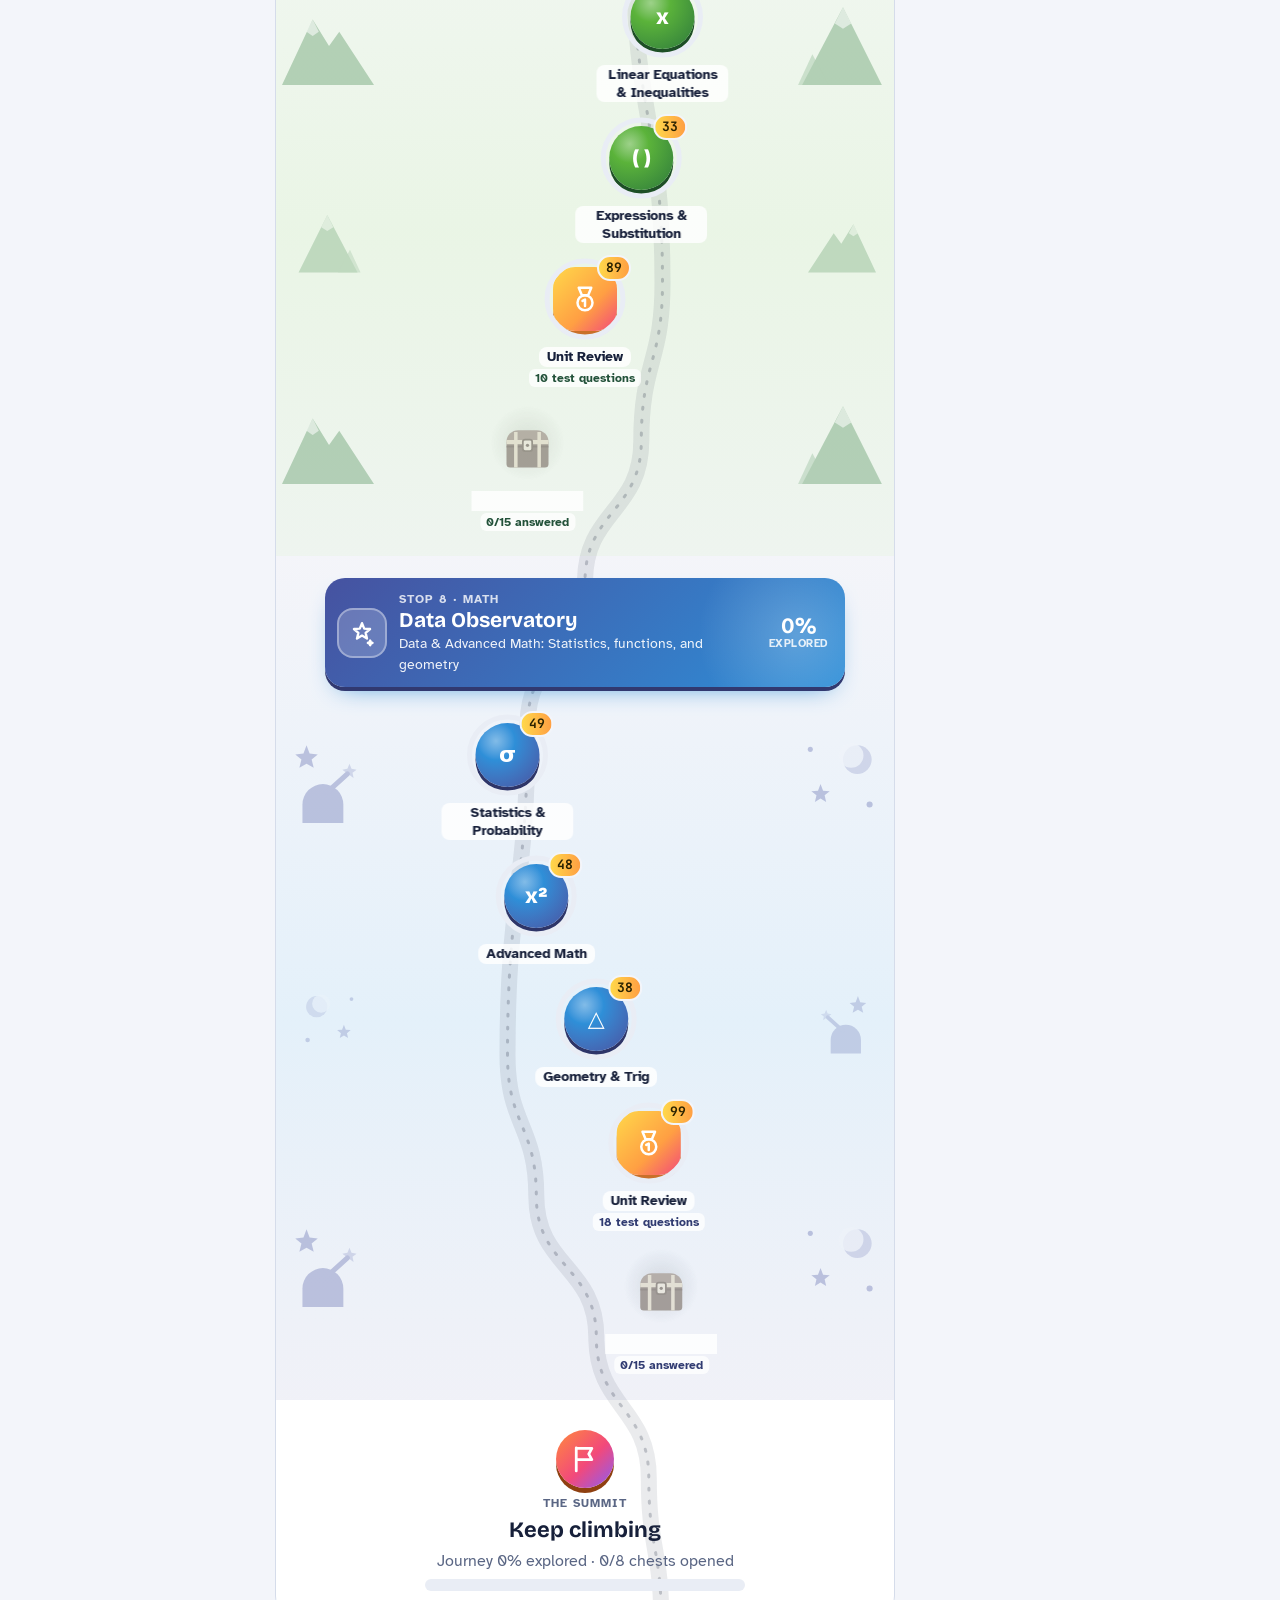
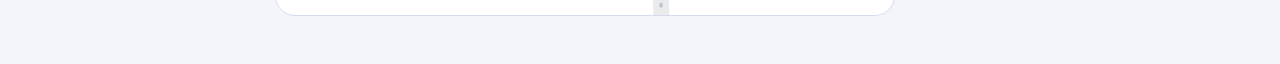
==== commit cf2c7056: "Thorough explanations: full step-by-step answer explanations for every question, plain-language word" ====
--- a/index.html
+++ b/index.html
@@ -31,6 +31,9 @@
 <script src="questions-act2.js"></script>
 <script src="questions-alt.js"></script>
 <script src="act-guides.js"></script>
+<script src="sat-guides.js"></script>
+<script src="word-explain.js"></script>
+<script src="explanations.js"></script>
 <script src="app.js"></script>
 <script src="fx.js"></script>
 </body>
--- a/styles.css
+++ b/styles.css
@@ -959,3 +959,11 @@
 .wclist { display: grid; gap: 8px; }
 .wcrow { display: flex; justify-content: space-between; align-items: center; gap: 10px; flex-wrap: wrap; padding: 10px 12px; border: 1px solid var(--line); border-radius: 12px; background: var(--surface); }
 .wcrow b { font-size: 18px; }
+
+/* Full answer explanations */
+.verdict .expl { max-height: 38vh; overflow-y: auto; padding-right: 4px; overscroll-behavior: contain; }
+.expl .eline { margin: 0 0 8px; line-height: 1.5; }
+.expl .eline:last-child { margin-bottom: 0; }
+.expl .eline b { font-weight: 800; }
+.ebody .expl { margin-top: 6px; }
+.teach-more { line-height: 1.5; }
